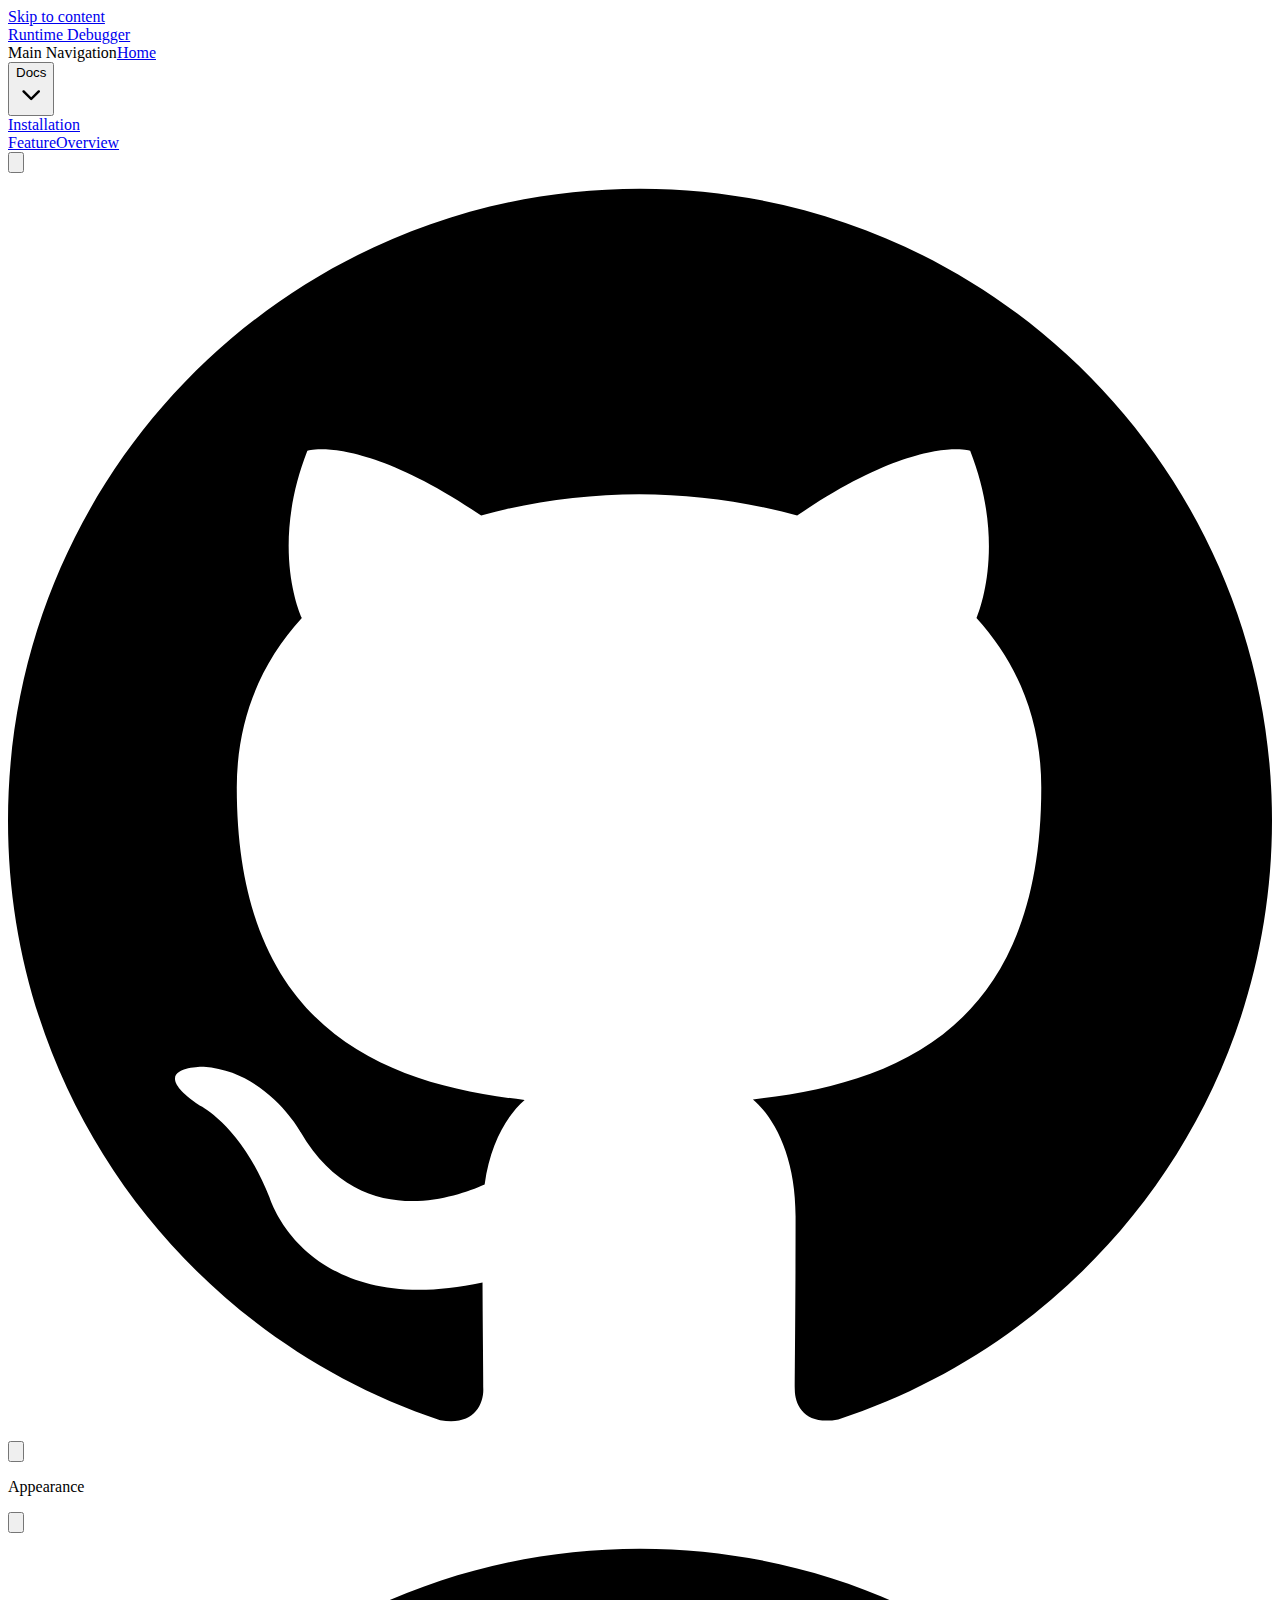
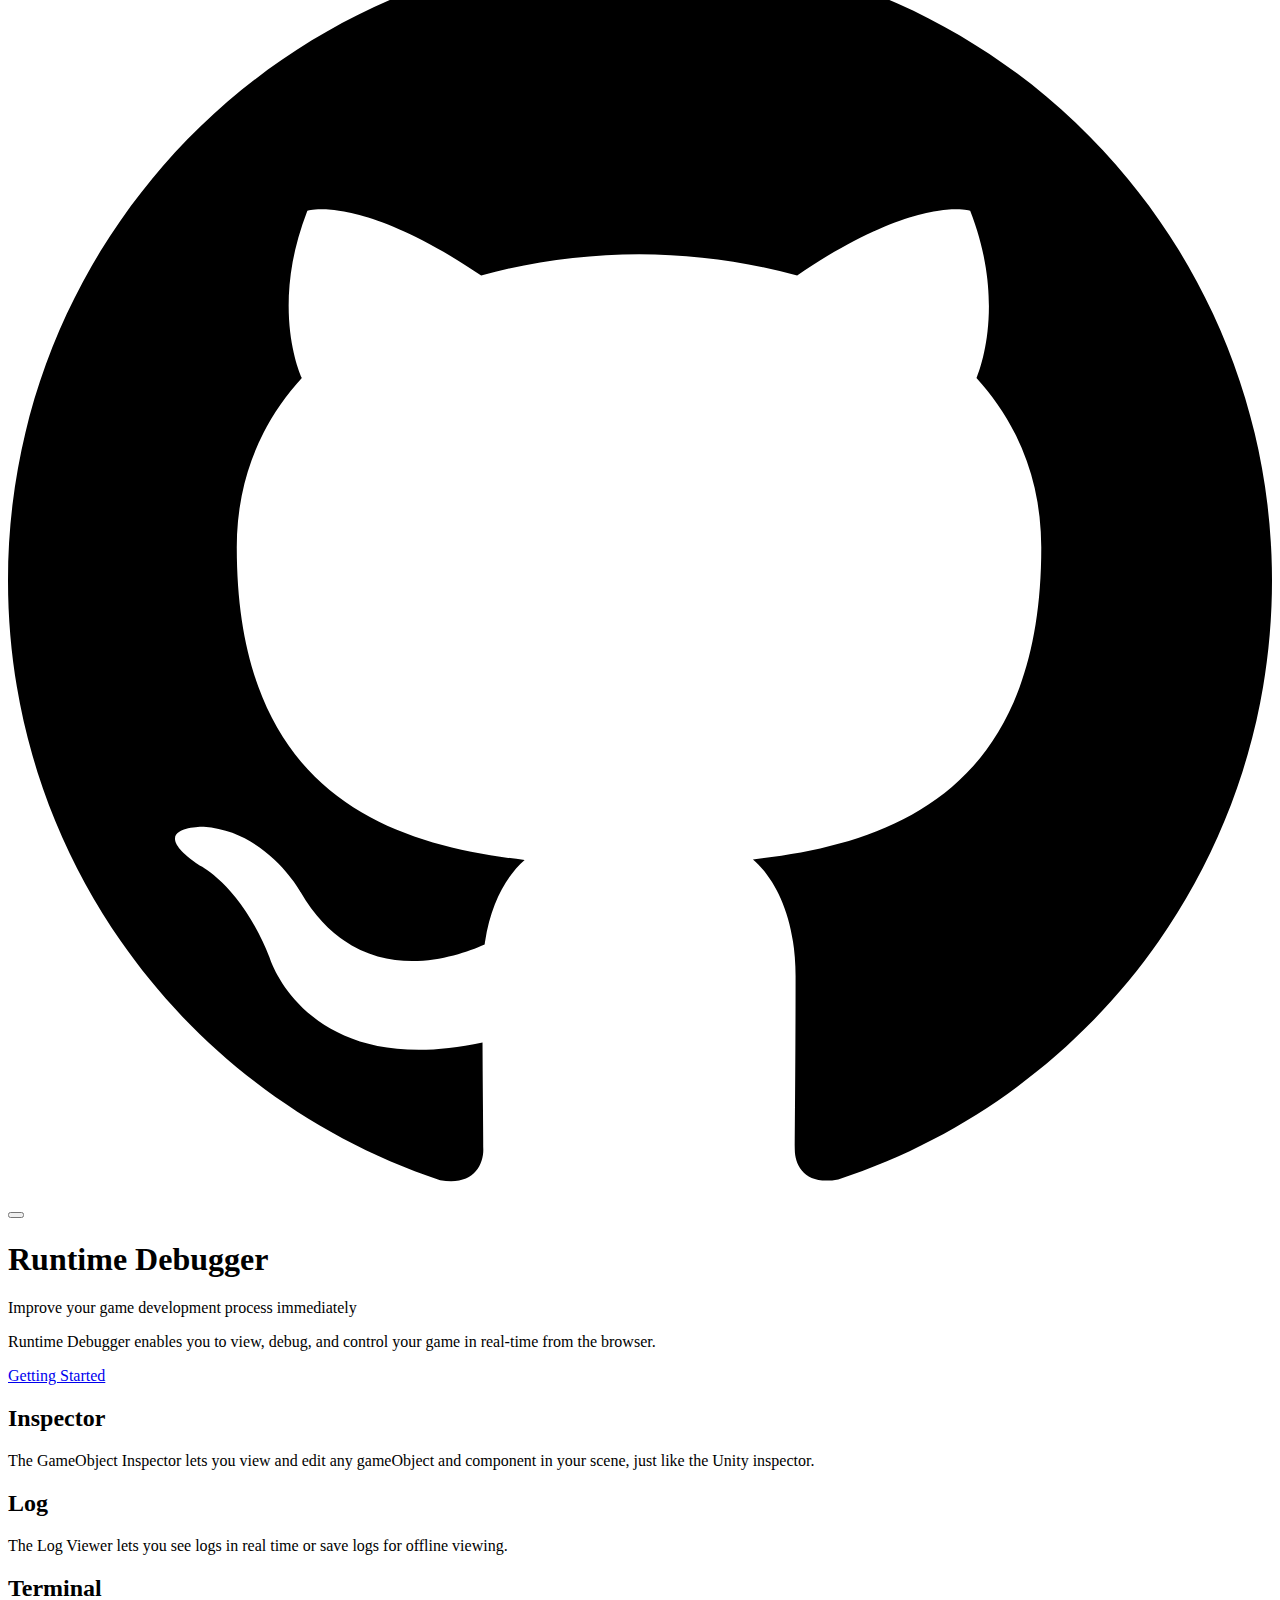
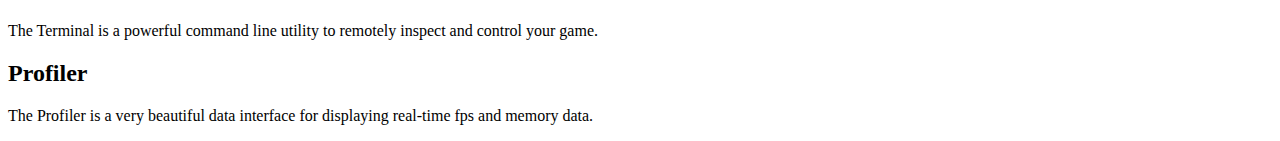
==== index.html @ 4e08eafc "b49a0190893a4ff78939856f847fe9e7bf7de73e (#7) - by github actions" ====
<!DOCTYPE html>
<html lang="en-US" dir="ltr">
  <head>
    <meta charset="utf-8">
    <meta name="viewport" content="width=device-width,initial-scale=1">
    <title>Runtime Debugger</title>
    <meta name="description" content="Runtime Debugger enables you to view, debug, and control your game in real-time from the browser.">
    <meta name="generator" content="VitePress v1.0.0-rc.42">
    <link rel="preload stylesheet" href="/debugger/assets/style.EDMqn788.css" as="style">
    
    <script type="module" src="/debugger/assets/app.C4iYlFTq.js"></script>
    <link rel="preload" href="/debugger/assets/inter-roman-latin.Bu8hRsVA.woff2" as="font" type="font/woff2" crossorigin="">
    <link rel="modulepreload" href="/debugger/assets/chunks/framework.wQk34kd1.js">
    <link rel="modulepreload" href="/debugger/assets/chunks/theme.CgmvYJbp.js">
    <link rel="modulepreload" href="/debugger/assets/index.md.DzvwlwpS.lean.js">
    <script id="check-dark-mode">(()=>{const e=localStorage.getItem("vitepress-theme-appearance")||"auto",a=window.matchMedia("(prefers-color-scheme: dark)").matches;(!e||e==="auto"?a:e==="dark")&&document.documentElement.classList.add("dark")})();</script>
    <script id="check-mac-os">document.documentElement.classList.toggle("mac",/Mac|iPhone|iPod|iPad/i.test(navigator.platform));</script>
  </head>
  <body>
    <div id="app"><div class="Layout" data-v-f76875ae><!--[--><!--]--><!--[--><span tabindex="-1" data-v-076c9da4></span><a href="#VPContent" class="VPSkipLink visually-hidden" data-v-076c9da4> Skip to content </a><!--]--><!----><header class="VPNav" data-v-f76875ae data-v-53ded626><div class="VPNavBar top" data-v-53ded626 data-v-0c13c512><div class="wrapper" data-v-0c13c512><div class="container" data-v-0c13c512><div class="title" data-v-0c13c512><div class="VPNavBarTitle" data-v-0c13c512 data-v-bdace926><a class="title" href="/debugger/" data-v-bdace926><!--[--><!--]--><!--[--><img class="VPImage logo" src="/debugger/rd_logo.png" alt data-v-1496cb03><!--]--><span data-v-bdace926>Runtime Debugger</span><!--[--><!--]--></a></div></div><div class="content" data-v-0c13c512><div class="content-body" data-v-0c13c512><!--[--><!--]--><div class="VPNavBarSearch search" data-v-0c13c512><!----></div><nav aria-labelledby="main-nav-aria-label" class="VPNavBarMenu menu" data-v-0c13c512 data-v-c656c3ac><span id="main-nav-aria-label" class="visually-hidden" data-v-c656c3ac>Main Navigation</span><!--[--><!--[--><a class="VPLink link VPNavBarMenuLink active" href="/debugger/" tabindex="0" data-v-c656c3ac data-v-0b3cba30><!--[--><span data-v-0b3cba30>Home</span><!--]--></a><!--]--><!--[--><div class="VPFlyout VPNavBarMenuGroup" data-v-c656c3ac data-v-a1f9f724><button type="button" class="button" aria-haspopup="true" aria-expanded="false" data-v-a1f9f724><span class="text" data-v-a1f9f724><!----><span data-v-a1f9f724>Docs</span><svg xmlns="http://www.w3.org/2000/svg" aria-hidden="true" focusable="false" viewbox="0 0 24 24" class="text-icon" data-v-a1f9f724><path d="M12,16c-0.3,0-0.5-0.1-0.7-0.3l-6-6c-0.4-0.4-0.4-1,0-1.4s1-0.4,1.4,0l5.3,5.3l5.3-5.3c0.4-0.4,1-0.4,1.4,0s0.4,1,0,1.4l-6,6C12.5,15.9,12.3,16,12,16z"></path></svg></span></button><div class="menu" data-v-a1f9f724><div class="VPMenu" data-v-a1f9f724 data-v-65bf37b0><div class="items" data-v-65bf37b0><!--[--><!--[--><div class="VPMenuLink" data-v-65bf37b0 data-v-f4766ae3><a class="VPLink link" href="/debugger/Installation.html" data-v-f4766ae3><!--[-->Installation<!--]--></a></div><!--]--><!--[--><div class="VPMenuLink" data-v-65bf37b0 data-v-f4766ae3><a class="VPLink link" href="/debugger/FeatureOverview.html" data-v-f4766ae3><!--[-->FeatureOverview<!--]--></a></div><!--]--><!--]--></div><!--[--><!--]--></div></div></div><!--]--><!--]--></nav><!----><div class="VPNavBarAppearance appearance" data-v-0c13c512 data-v-36bc17bf><button class="VPSwitch VPSwitchAppearance" type="button" role="switch" title="Switch to dark theme" aria-checked="false" data-v-36bc17bf data-v-ceefbc95 data-v-46b6d778><span class="check" data-v-46b6d778><span class="icon" data-v-46b6d778><!--[--><svg xmlns="http://www.w3.org/2000/svg" aria-hidden="true" focusable="false" viewbox="0 0 24 24" class="sun" data-v-ceefbc95><path d="M12,18c-3.3,0-6-2.7-6-6s2.7-6,6-6s6,2.7,6,6S15.3,18,12,18zM12,8c-2.2,0-4,1.8-4,4c0,2.2,1.8,4,4,4c2.2,0,4-1.8,4-4C16,9.8,14.2,8,12,8z"></path><path d="M12,4c-0.6,0-1-0.4-1-1V1c0-0.6,0.4-1,1-1s1,0.4,1,1v2C13,3.6,12.6,4,12,4z"></path><path d="M12,24c-0.6,0-1-0.4-1-1v-2c0-0.6,0.4-1,1-1s1,0.4,1,1v2C13,23.6,12.6,24,12,24z"></path><path d="M5.6,6.6c-0.3,0-0.5-0.1-0.7-0.3L3.5,4.9c-0.4-0.4-0.4-1,0-1.4s1-0.4,1.4,0l1.4,1.4c0.4,0.4,0.4,1,0,1.4C6.2,6.5,5.9,6.6,5.6,6.6z"></path><path d="M19.8,20.8c-0.3,0-0.5-0.1-0.7-0.3l-1.4-1.4c-0.4-0.4-0.4-1,0-1.4s1-0.4,1.4,0l1.4,1.4c0.4,0.4,0.4,1,0,1.4C20.3,20.7,20,20.8,19.8,20.8z"></path><path d="M3,13H1c-0.6,0-1-0.4-1-1s0.4-1,1-1h2c0.6,0,1,0.4,1,1S3.6,13,3,13z"></path><path d="M23,13h-2c-0.6,0-1-0.4-1-1s0.4-1,1-1h2c0.6,0,1,0.4,1,1S23.6,13,23,13z"></path><path d="M4.2,20.8c-0.3,0-0.5-0.1-0.7-0.3c-0.4-0.4-0.4-1,0-1.4l1.4-1.4c0.4-0.4,1-0.4,1.4,0s0.4,1,0,1.4l-1.4,1.4C4.7,20.7,4.5,20.8,4.2,20.8z"></path><path d="M18.4,6.6c-0.3,0-0.5-0.1-0.7-0.3c-0.4-0.4-0.4-1,0-1.4l1.4-1.4c0.4-0.4,1-0.4,1.4,0s0.4,1,0,1.4l-1.4,1.4C18.9,6.5,18.6,6.6,18.4,6.6z"></path></svg><svg xmlns="http://www.w3.org/2000/svg" aria-hidden="true" focusable="false" viewbox="0 0 24 24" class="moon" data-v-ceefbc95><path d="M12.1,22c-0.3,0-0.6,0-0.9,0c-5.5-0.5-9.5-5.4-9-10.9c0.4-4.8,4.2-8.6,9-9c0.4,0,0.8,0.2,1,0.5c0.2,0.3,0.2,0.8-0.1,1.1c-2,2.7-1.4,6.4,1.3,8.4c2.1,1.6,5,1.6,7.1,0c0.3-0.2,0.7-0.3,1.1-0.1c0.3,0.2,0.5,0.6,0.5,1c-0.2,2.7-1.5,5.1-3.6,6.8C16.6,21.2,14.4,22,12.1,22zM9.3,4.4c-2.9,1-5,3.6-5.2,6.8c-0.4,4.4,2.8,8.3,7.2,8.7c2.1,0.2,4.2-0.4,5.8-1.8c1.1-0.9,1.9-2.1,2.4-3.4c-2.5,0.9-5.3,0.5-7.5-1.1C9.2,11.4,8.1,7.7,9.3,4.4z"></path></svg><!--]--></span></span></button></div><div class="VPSocialLinks VPNavBarSocialLinks social-links" data-v-0c13c512 data-v-af1fb2ec data-v-d3597f0d><!--[--><a class="VPSocialLink no-icon" href="https://github.com/laiting-xyz/debugger/discussions" aria-label="github" target="_blank" rel="noopener" data-v-d3597f0d data-v-830361a1><svg role="img" viewBox="0 0 24 24" xmlns="http://www.w3.org/2000/svg"><title>GitHub</title><path d="M12 .297c-6.63 0-12 5.373-12 12 0 5.303 3.438 9.8 8.205 11.385.6.113.82-.258.82-.577 0-.285-.01-1.04-.015-2.04-3.338.724-4.042-1.61-4.042-1.61C4.422 18.07 3.633 17.7 3.633 17.7c-1.087-.744.084-.729.084-.729 1.205.084 1.838 1.236 1.838 1.236 1.07 1.835 2.809 1.305 3.495.998.108-.776.417-1.305.76-1.605-2.665-.3-5.466-1.332-5.466-5.93 0-1.31.465-2.38 1.235-3.22-.135-.303-.54-1.523.105-3.176 0 0 1.005-.322 3.3 1.23.96-.267 1.98-.399 3-.405 1.02.006 2.04.138 3 .405 2.28-1.552 3.285-1.23 3.285-1.23.645 1.653.24 2.873.12 3.176.765.84 1.23 1.91 1.23 3.22 0 4.61-2.805 5.625-5.475 5.92.42.36.81 1.096.81 2.22 0 1.606-.015 2.896-.015 3.286 0 .315.21.69.825.57C20.565 22.092 24 17.592 24 12.297c0-6.627-5.373-12-12-12"/></svg></a><!--]--></div><div class="VPFlyout VPNavBarExtra extra" data-v-0c13c512 data-v-7cc6feae data-v-a1f9f724><button type="button" class="button" aria-haspopup="true" aria-expanded="false" aria-label="extra navigation" data-v-a1f9f724><svg xmlns="http://www.w3.org/2000/svg" aria-hidden="true" focusable="false" viewbox="0 0 24 24" class="icon" data-v-a1f9f724><circle cx="12" cy="12" r="2"></circle><circle cx="19" cy="12" r="2"></circle><circle cx="5" cy="12" r="2"></circle></svg></button><div class="menu" data-v-a1f9f724><div class="VPMenu" data-v-a1f9f724 data-v-65bf37b0><!----><!--[--><!--[--><!----><div class="group" data-v-7cc6feae><div class="item appearance" data-v-7cc6feae><p class="label" data-v-7cc6feae>Appearance</p><div class="appearance-action" data-v-7cc6feae><button class="VPSwitch VPSwitchAppearance" type="button" role="switch" title="Switch to dark theme" aria-checked="false" data-v-7cc6feae data-v-ceefbc95 data-v-46b6d778><span class="check" data-v-46b6d778><span class="icon" data-v-46b6d778><!--[--><svg xmlns="http://www.w3.org/2000/svg" aria-hidden="true" focusable="false" viewbox="0 0 24 24" class="sun" data-v-ceefbc95><path d="M12,18c-3.3,0-6-2.7-6-6s2.7-6,6-6s6,2.7,6,6S15.3,18,12,18zM12,8c-2.2,0-4,1.8-4,4c0,2.2,1.8,4,4,4c2.2,0,4-1.8,4-4C16,9.8,14.2,8,12,8z"></path><path d="M12,4c-0.6,0-1-0.4-1-1V1c0-0.6,0.4-1,1-1s1,0.4,1,1v2C13,3.6,12.6,4,12,4z"></path><path d="M12,24c-0.6,0-1-0.4-1-1v-2c0-0.6,0.4-1,1-1s1,0.4,1,1v2C13,23.6,12.6,24,12,24z"></path><path d="M5.6,6.6c-0.3,0-0.5-0.1-0.7-0.3L3.5,4.9c-0.4-0.4-0.4-1,0-1.4s1-0.4,1.4,0l1.4,1.4c0.4,0.4,0.4,1,0,1.4C6.2,6.5,5.9,6.6,5.6,6.6z"></path><path d="M19.8,20.8c-0.3,0-0.5-0.1-0.7-0.3l-1.4-1.4c-0.4-0.4-0.4-1,0-1.4s1-0.4,1.4,0l1.4,1.4c0.4,0.4,0.4,1,0,1.4C20.3,20.7,20,20.8,19.8,20.8z"></path><path d="M3,13H1c-0.6,0-1-0.4-1-1s0.4-1,1-1h2c0.6,0,1,0.4,1,1S3.6,13,3,13z"></path><path d="M23,13h-2c-0.6,0-1-0.4-1-1s0.4-1,1-1h2c0.6,0,1,0.4,1,1S23.6,13,23,13z"></path><path d="M4.2,20.8c-0.3,0-0.5-0.1-0.7-0.3c-0.4-0.4-0.4-1,0-1.4l1.4-1.4c0.4-0.4,1-0.4,1.4,0s0.4,1,0,1.4l-1.4,1.4C4.7,20.7,4.5,20.8,4.2,20.8z"></path><path d="M18.4,6.6c-0.3,0-0.5-0.1-0.7-0.3c-0.4-0.4-0.4-1,0-1.4l1.4-1.4c0.4-0.4,1-0.4,1.4,0s0.4,1,0,1.4l-1.4,1.4C18.9,6.5,18.6,6.6,18.4,6.6z"></path></svg><svg xmlns="http://www.w3.org/2000/svg" aria-hidden="true" focusable="false" viewbox="0 0 24 24" class="moon" data-v-ceefbc95><path d="M12.1,22c-0.3,0-0.6,0-0.9,0c-5.5-0.5-9.5-5.4-9-10.9c0.4-4.8,4.2-8.6,9-9c0.4,0,0.8,0.2,1,0.5c0.2,0.3,0.2,0.8-0.1,1.1c-2,2.7-1.4,6.4,1.3,8.4c2.1,1.6,5,1.6,7.1,0c0.3-0.2,0.7-0.3,1.1-0.1c0.3,0.2,0.5,0.6,0.5,1c-0.2,2.7-1.5,5.1-3.6,6.8C16.6,21.2,14.4,22,12.1,22zM9.3,4.4c-2.9,1-5,3.6-5.2,6.8c-0.4,4.4,2.8,8.3,7.2,8.7c2.1,0.2,4.2-0.4,5.8-1.8c1.1-0.9,1.9-2.1,2.4-3.4c-2.5,0.9-5.3,0.5-7.5-1.1C9.2,11.4,8.1,7.7,9.3,4.4z"></path></svg><!--]--></span></span></button></div></div></div><div class="group" data-v-7cc6feae><div class="item social-links" data-v-7cc6feae><div class="VPSocialLinks social-links-list" data-v-7cc6feae data-v-d3597f0d><!--[--><a class="VPSocialLink no-icon" href="https://github.com/laiting-xyz/debugger/discussions" aria-label="github" target="_blank" rel="noopener" data-v-d3597f0d data-v-830361a1><svg role="img" viewBox="0 0 24 24" xmlns="http://www.w3.org/2000/svg"><title>GitHub</title><path d="M12 .297c-6.63 0-12 5.373-12 12 0 5.303 3.438 9.8 8.205 11.385.6.113.82-.258.82-.577 0-.285-.01-1.04-.015-2.04-3.338.724-4.042-1.61-4.042-1.61C4.422 18.07 3.633 17.7 3.633 17.7c-1.087-.744.084-.729.084-.729 1.205.084 1.838 1.236 1.838 1.236 1.07 1.835 2.809 1.305 3.495.998.108-.776.417-1.305.76-1.605-2.665-.3-5.466-1.332-5.466-5.93 0-1.31.465-2.38 1.235-3.22-.135-.303-.54-1.523.105-3.176 0 0 1.005-.322 3.3 1.23.96-.267 1.98-.399 3-.405 1.02.006 2.04.138 3 .405 2.28-1.552 3.285-1.23 3.285-1.23.645 1.653.24 2.873.12 3.176.765.84 1.23 1.91 1.23 3.22 0 4.61-2.805 5.625-5.475 5.92.42.36.81 1.096.81 2.22 0 1.606-.015 2.896-.015 3.286 0 .315.21.69.825.57C20.565 22.092 24 17.592 24 12.297c0-6.627-5.373-12-12-12"/></svg></a><!--]--></div></div></div><!--]--><!--]--></div></div></div><!--[--><!--]--><button type="button" class="VPNavBarHamburger hamburger" aria-label="mobile navigation" aria-expanded="false" aria-controls="VPNavScreen" data-v-0c13c512 data-v-c2ec009a><span class="container" data-v-c2ec009a><span class="top" data-v-c2ec009a></span><span class="middle" data-v-c2ec009a></span><span class="bottom" data-v-c2ec009a></span></span></button></div></div></div></div><div class="divider" data-v-0c13c512><div class="divider-line" data-v-0c13c512></div></div></div><!----></header><!----><!----><div class="VPContent is-home" id="VPContent" data-v-f76875ae data-v-bec94311><div class="VPHome" data-v-bec94311 data-v-a3390ded><!--[--><!--]--><div class="VPHero VPHomeHero" data-v-a3390ded data-v-261d8488><div class="container" data-v-261d8488><div class="main" data-v-261d8488><!--[--><!--]--><!--[--><h1 class="name" data-v-261d8488><span class="clip" data-v-261d8488>Runtime Debugger</span></h1><p class="text" data-v-261d8488>Improve your game development process immediately</p><p class="tagline" data-v-261d8488>Runtime Debugger enables you to view, debug, and control your game in real-time from the browser.</p><!--]--><!--[--><!--]--><div class="actions" data-v-261d8488><!--[--><div class="action" data-v-261d8488><a class="VPButton medium brand" href="/debugger/Installation.html" data-v-261d8488 data-v-d78902cb>Getting Started</a></div><!--]--></div><!--[--><!--]--></div><!----></div></div><!--[--><!--]--><!--[--><!--]--><div class="VPFeatures VPHomeFeatures" data-v-a3390ded data-v-ee5d2e6d><div class="container" data-v-ee5d2e6d><div class="items" data-v-ee5d2e6d><!--[--><div class="grid-4 item" data-v-ee5d2e6d><div class="VPLink no-icon VPFeature" data-v-ee5d2e6d data-v-0fb825d6><!--[--><article class="box" data-v-0fb825d6><!----><h2 class="title" data-v-0fb825d6>Inspector</h2><p class="details" data-v-0fb825d6>The GameObject Inspector lets you view and edit any gameObject and component in your scene, just like the Unity inspector.</p><!----></article><!--]--></div></div><div class="grid-4 item" data-v-ee5d2e6d><div class="VPLink no-icon VPFeature" data-v-ee5d2e6d data-v-0fb825d6><!--[--><article class="box" data-v-0fb825d6><!----><h2 class="title" data-v-0fb825d6>Log</h2><p class="details" data-v-0fb825d6>The Log Viewer lets you see logs in real time or save logs for offline viewing.</p><!----></article><!--]--></div></div><div class="grid-4 item" data-v-ee5d2e6d><div class="VPLink no-icon VPFeature" data-v-ee5d2e6d data-v-0fb825d6><!--[--><article class="box" data-v-0fb825d6><!----><h2 class="title" data-v-0fb825d6>Terminal</h2><p class="details" data-v-0fb825d6>The Terminal is a powerful command line utility to remotely inspect and control your game.</p><!----></article><!--]--></div></div><div class="grid-4 item" data-v-ee5d2e6d><div class="VPLink no-icon VPFeature" data-v-ee5d2e6d data-v-0fb825d6><!--[--><article class="box" data-v-0fb825d6><!----><h2 class="title" data-v-0fb825d6>Profiler</h2><p class="details" data-v-0fb825d6>The Profiler is a very beautiful data interface for displaying real-time fps and memory data.</p><!----></article><!--]--></div></div><!--]--></div></div></div><!--[--><!--]--><div style="position:relative;" data-v-a3390ded><div></div></div></div></div><!----><!--[--><!--]--></div></div>
    <script>window.__VP_HASH_MAP__=JSON.parse("{\"api-examples.md\":\"Dqk8aUC2\",\"featureoverview.md\":\"DG5-Exvi\",\"installation.md\":\"3sE2iJlF\",\"getting-started.md\":\"DpZWo6YO\",\"index.md\":\"DzvwlwpS\",\"markdown-examples.md\":\"C8z5cJZy\"}");window.__VP_SITE_DATA__=JSON.parse("{\"lang\":\"en-US\",\"dir\":\"ltr\",\"title\":\"Runtime Debugger\",\"description\":\"Runtime Debugger enables you to view, debug, and control your game in real-time from the browser.\",\"base\":\"/debugger/\",\"head\":[],\"router\":{\"prefetchLinks\":true},\"appearance\":true,\"themeConfig\":{\"logo\":\"/rd_logo.png\",\"nav\":[{\"text\":\"Home\",\"link\":\"/\"},{\"text\":\"Docs\",\"items\":[{\"text\":\"Installation\",\"link\":\"/Installation\"},{\"text\":\"FeatureOverview\",\"link\":\"/FeatureOverview\"}]}],\"sidebar\":[{\"text\":\"Getting Started\",\"items\":[{\"text\":\"Installation\",\"link\":\"/Installation\"},{\"text\":\"FeatureOverview\",\"link\":\"/FeatureOverview\"}]}],\"socialLinks\":[{\"icon\":\"github\",\"link\":\"https://github.com/laiting-xyz/debugger/discussions\"}]},\"locales\":{},\"scrollOffset\":134,\"cleanUrls\":false}");</script>
    
  </body>
</html>
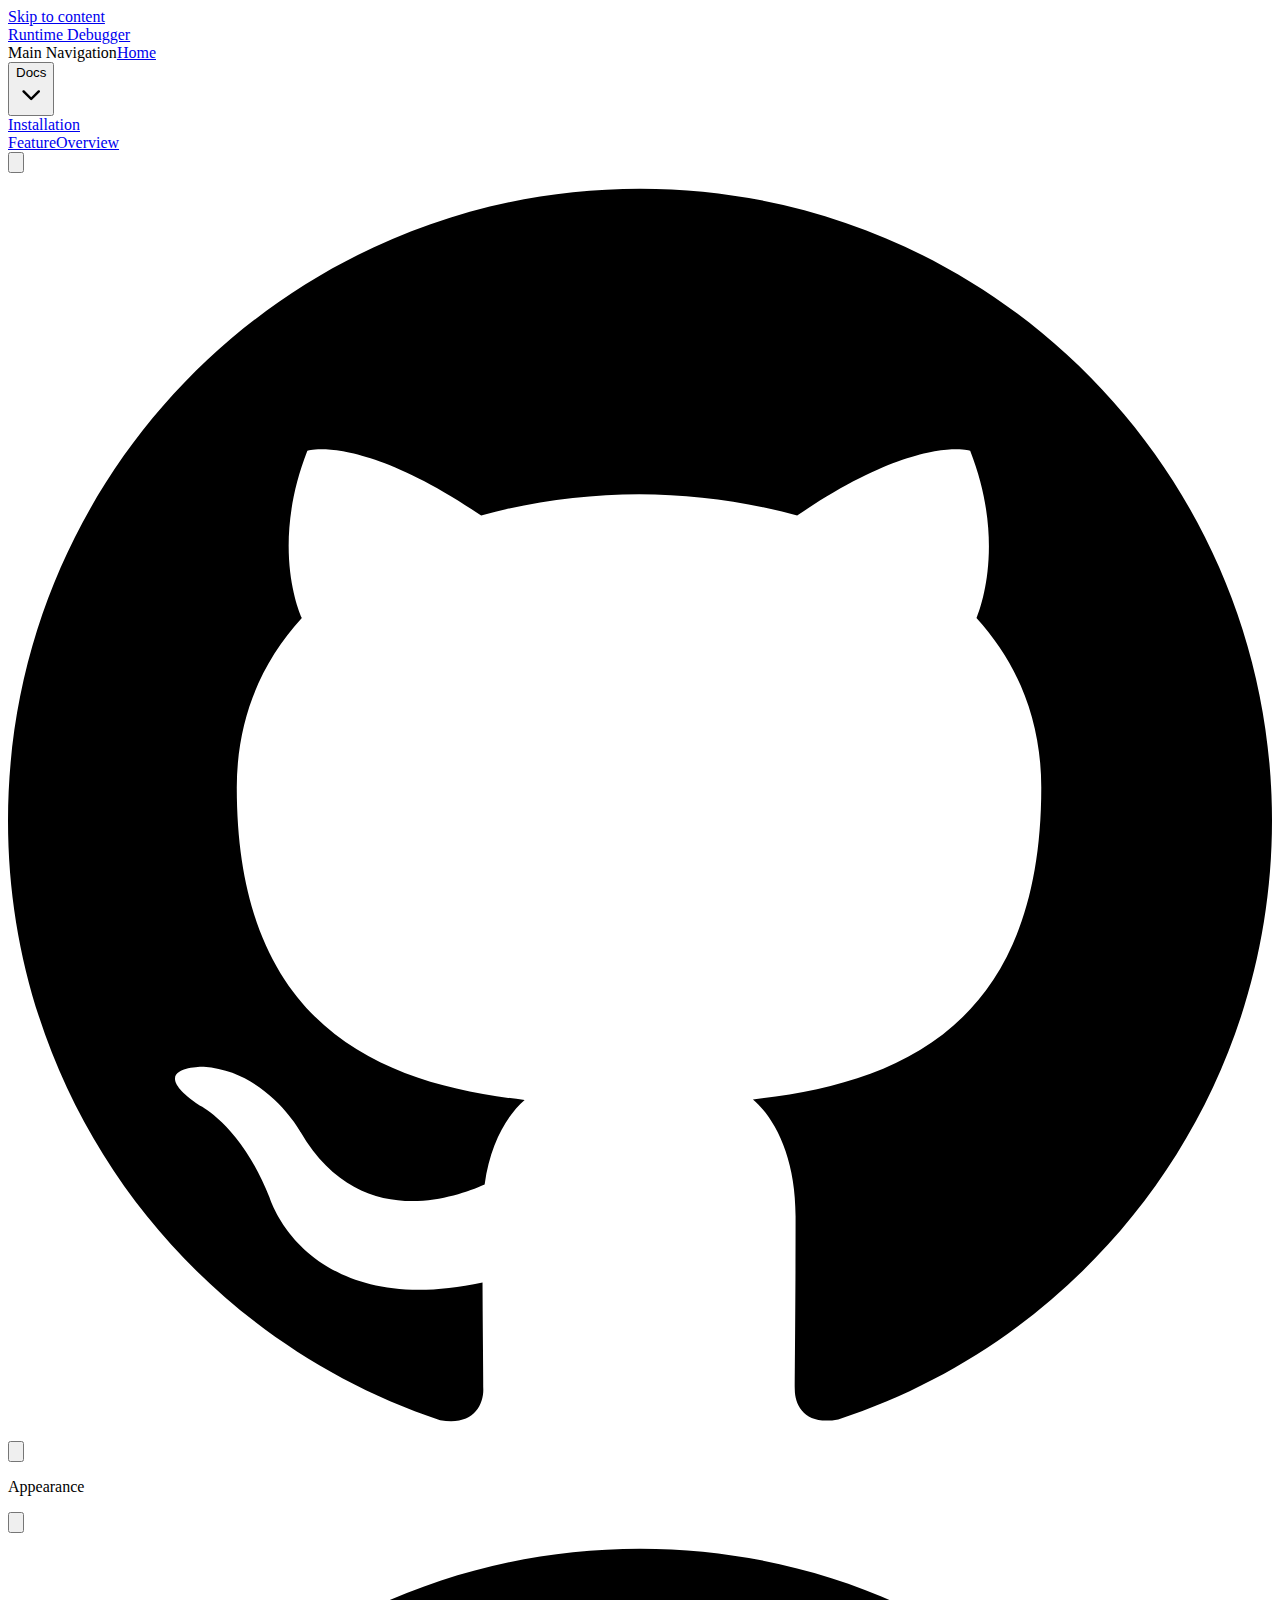
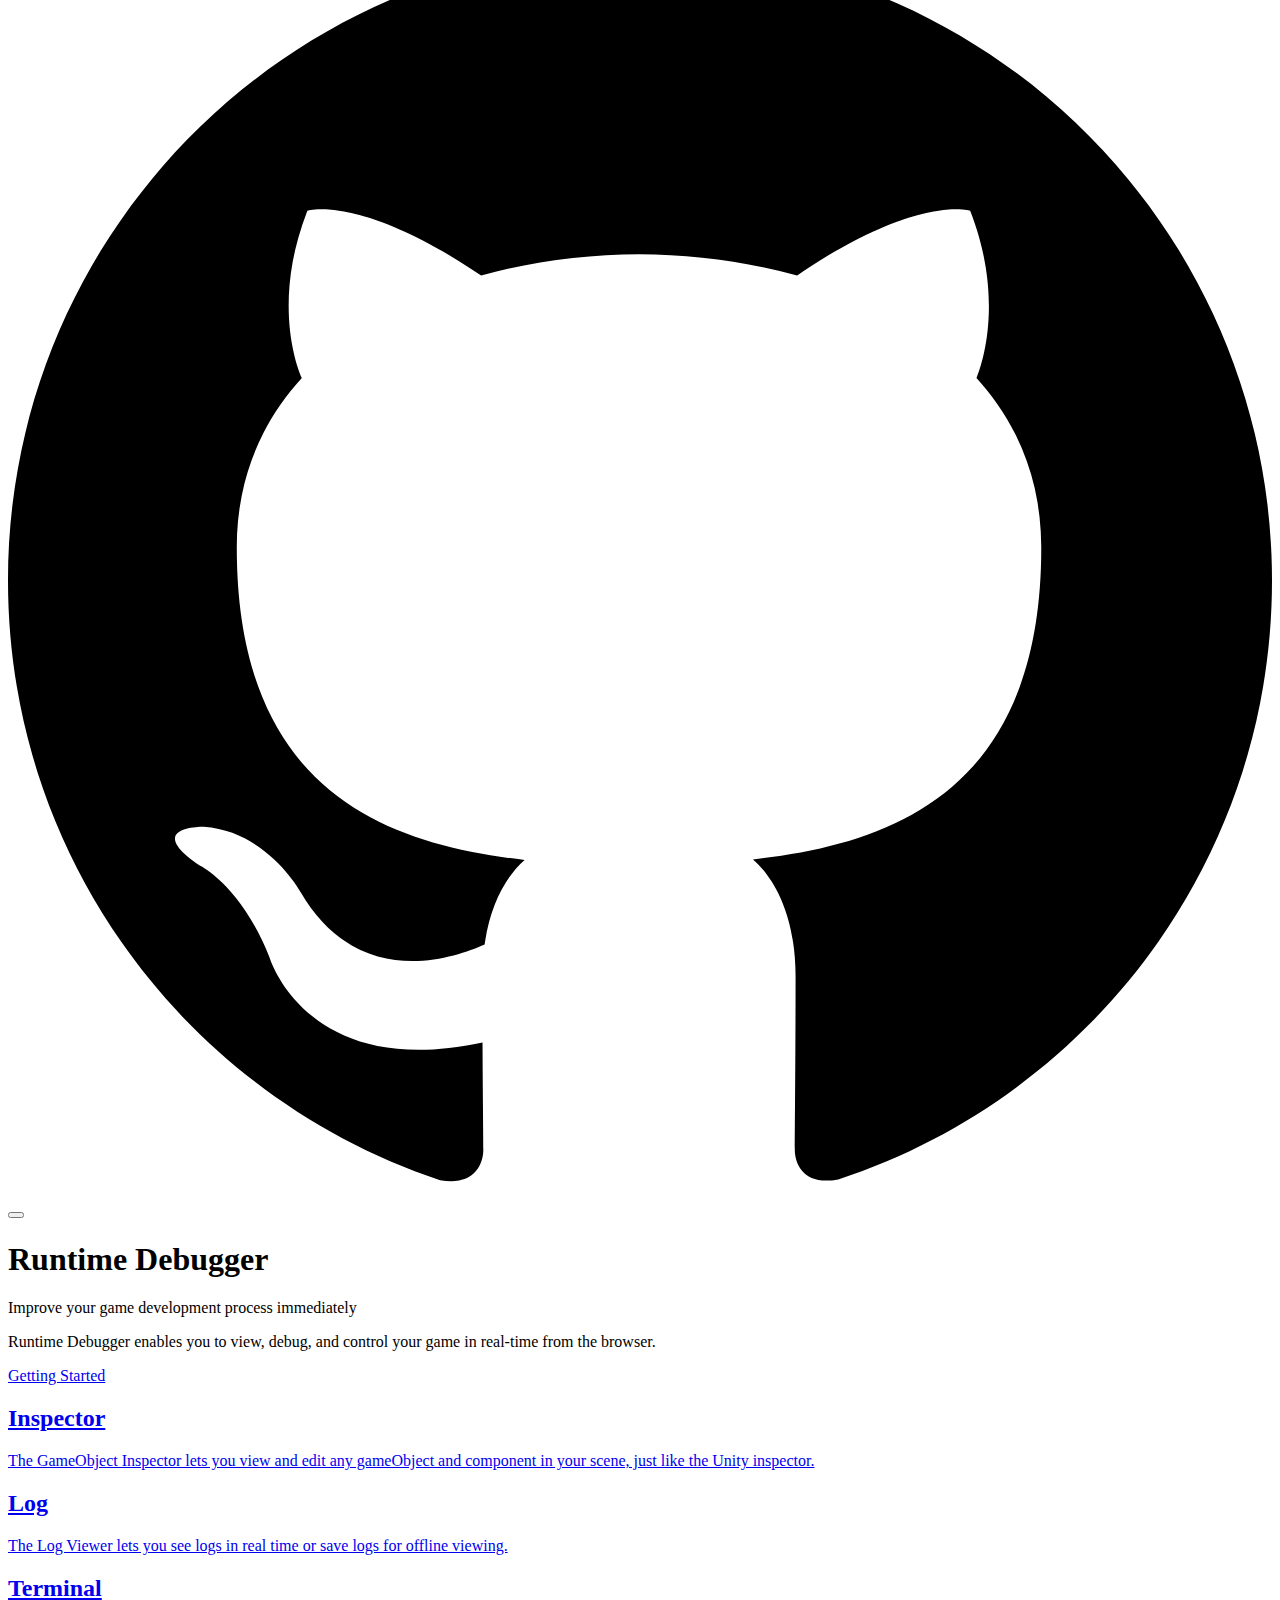
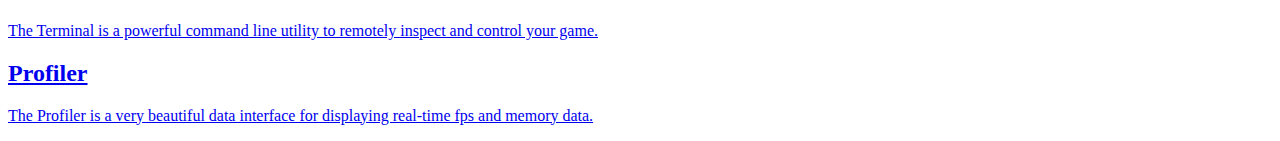
==== commit 4b399073: "d21012b2db2081956818ffe9c714258441f8dd93 (#7) - by github actions" ====
--- a/index.html
+++ b/index.html
@@ -12,13 +12,13 @@
     <link rel="preload" href="/debugger/assets/inter-roman-latin.Bu8hRsVA.woff2" as="font" type="font/woff2" crossorigin="">
     <link rel="modulepreload" href="/debugger/assets/chunks/framework.wQk34kd1.js">
     <link rel="modulepreload" href="/debugger/assets/chunks/theme.CgmvYJbp.js">
-    <link rel="modulepreload" href="/debugger/assets/index.md.DzvwlwpS.lean.js">
+    <link rel="modulepreload" href="/debugger/assets/index.md.ClifaFdm.lean.js">
     <script id="check-dark-mode">(()=>{const e=localStorage.getItem("vitepress-theme-appearance")||"auto",a=window.matchMedia("(prefers-color-scheme: dark)").matches;(!e||e==="auto"?a:e==="dark")&&document.documentElement.classList.add("dark")})();</script>
     <script id="check-mac-os">document.documentElement.classList.toggle("mac",/Mac|iPhone|iPod|iPad/i.test(navigator.platform));</script>
   </head>
   <body>
-    <div id="app"><div class="Layout" data-v-f76875ae><!--[--><!--]--><!--[--><span tabindex="-1" data-v-076c9da4></span><a href="#VPContent" class="VPSkipLink visually-hidden" data-v-076c9da4> Skip to content </a><!--]--><!----><header class="VPNav" data-v-f76875ae data-v-53ded626><div class="VPNavBar top" data-v-53ded626 data-v-0c13c512><div class="wrapper" data-v-0c13c512><div class="container" data-v-0c13c512><div class="title" data-v-0c13c512><div class="VPNavBarTitle" data-v-0c13c512 data-v-bdace926><a class="title" href="/debugger/" data-v-bdace926><!--[--><!--]--><!--[--><img class="VPImage logo" src="/debugger/rd_logo.png" alt data-v-1496cb03><!--]--><span data-v-bdace926>Runtime Debugger</span><!--[--><!--]--></a></div></div><div class="content" data-v-0c13c512><div class="content-body" data-v-0c13c512><!--[--><!--]--><div class="VPNavBarSearch search" data-v-0c13c512><!----></div><nav aria-labelledby="main-nav-aria-label" class="VPNavBarMenu menu" data-v-0c13c512 data-v-c656c3ac><span id="main-nav-aria-label" class="visually-hidden" data-v-c656c3ac>Main Navigation</span><!--[--><!--[--><a class="VPLink link VPNavBarMenuLink active" href="/debugger/" tabindex="0" data-v-c656c3ac data-v-0b3cba30><!--[--><span data-v-0b3cba30>Home</span><!--]--></a><!--]--><!--[--><div class="VPFlyout VPNavBarMenuGroup" data-v-c656c3ac data-v-a1f9f724><button type="button" class="button" aria-haspopup="true" aria-expanded="false" data-v-a1f9f724><span class="text" data-v-a1f9f724><!----><span data-v-a1f9f724>Docs</span><svg xmlns="http://www.w3.org/2000/svg" aria-hidden="true" focusable="false" viewbox="0 0 24 24" class="text-icon" data-v-a1f9f724><path d="M12,16c-0.3,0-0.5-0.1-0.7-0.3l-6-6c-0.4-0.4-0.4-1,0-1.4s1-0.4,1.4,0l5.3,5.3l5.3-5.3c0.4-0.4,1-0.4,1.4,0s0.4,1,0,1.4l-6,6C12.5,15.9,12.3,16,12,16z"></path></svg></span></button><div class="menu" data-v-a1f9f724><div class="VPMenu" data-v-a1f9f724 data-v-65bf37b0><div class="items" data-v-65bf37b0><!--[--><!--[--><div class="VPMenuLink" data-v-65bf37b0 data-v-f4766ae3><a class="VPLink link" href="/debugger/Installation.html" data-v-f4766ae3><!--[-->Installation<!--]--></a></div><!--]--><!--[--><div class="VPMenuLink" data-v-65bf37b0 data-v-f4766ae3><a class="VPLink link" href="/debugger/FeatureOverview.html" data-v-f4766ae3><!--[-->FeatureOverview<!--]--></a></div><!--]--><!--]--></div><!--[--><!--]--></div></div></div><!--]--><!--]--></nav><!----><div class="VPNavBarAppearance appearance" data-v-0c13c512 data-v-36bc17bf><button class="VPSwitch VPSwitchAppearance" type="button" role="switch" title="Switch to dark theme" aria-checked="false" data-v-36bc17bf data-v-ceefbc95 data-v-46b6d778><span class="check" data-v-46b6d778><span class="icon" data-v-46b6d778><!--[--><svg xmlns="http://www.w3.org/2000/svg" aria-hidden="true" focusable="false" viewbox="0 0 24 24" class="sun" data-v-ceefbc95><path d="M12,18c-3.3,0-6-2.7-6-6s2.7-6,6-6s6,2.7,6,6S15.3,18,12,18zM12,8c-2.2,0-4,1.8-4,4c0,2.2,1.8,4,4,4c2.2,0,4-1.8,4-4C16,9.8,14.2,8,12,8z"></path><path d="M12,4c-0.6,0-1-0.4-1-1V1c0-0.6,0.4-1,1-1s1,0.4,1,1v2C13,3.6,12.6,4,12,4z"></path><path d="M12,24c-0.6,0-1-0.4-1-1v-2c0-0.6,0.4-1,1-1s1,0.4,1,1v2C13,23.6,12.6,24,12,24z"></path><path d="M5.6,6.6c-0.3,0-0.5-0.1-0.7-0.3L3.5,4.9c-0.4-0.4-0.4-1,0-1.4s1-0.4,1.4,0l1.4,1.4c0.4,0.4,0.4,1,0,1.4C6.2,6.5,5.9,6.6,5.6,6.6z"></path><path d="M19.8,20.8c-0.3,0-0.5-0.1-0.7-0.3l-1.4-1.4c-0.4-0.4-0.4-1,0-1.4s1-0.4,1.4,0l1.4,1.4c0.4,0.4,0.4,1,0,1.4C20.3,20.7,20,20.8,19.8,20.8z"></path><path d="M3,13H1c-0.6,0-1-0.4-1-1s0.4-1,1-1h2c0.6,0,1,0.4,1,1S3.6,13,3,13z"></path><path d="M23,13h-2c-0.6,0-1-0.4-1-1s0.4-1,1-1h2c0.6,0,1,0.4,1,1S23.6,13,23,13z"></path><path d="M4.2,20.8c-0.3,0-0.5-0.1-0.7-0.3c-0.4-0.4-0.4-1,0-1.4l1.4-1.4c0.4-0.4,1-0.4,1.4,0s0.4,1,0,1.4l-1.4,1.4C4.7,20.7,4.5,20.8,4.2,20.8z"></path><path d="M18.4,6.6c-0.3,0-0.5-0.1-0.7-0.3c-0.4-0.4-0.4-1,0-1.4l1.4-1.4c0.4-0.4,1-0.4,1.4,0s0.4,1,0,1.4l-1.4,1.4C18.9,6.5,18.6,6.6,18.4,6.6z"></path></svg><svg xmlns="http://www.w3.org/2000/svg" aria-hidden="true" focusable="false" viewbox="0 0 24 24" class="moon" data-v-ceefbc95><path d="M12.1,22c-0.3,0-0.6,0-0.9,0c-5.5-0.5-9.5-5.4-9-10.9c0.4-4.8,4.2-8.6,9-9c0.4,0,0.8,0.2,1,0.5c0.2,0.3,0.2,0.8-0.1,1.1c-2,2.7-1.4,6.4,1.3,8.4c2.1,1.6,5,1.6,7.1,0c0.3-0.2,0.7-0.3,1.1-0.1c0.3,0.2,0.5,0.6,0.5,1c-0.2,2.7-1.5,5.1-3.6,6.8C16.6,21.2,14.4,22,12.1,22zM9.3,4.4c-2.9,1-5,3.6-5.2,6.8c-0.4,4.4,2.8,8.3,7.2,8.7c2.1,0.2,4.2-0.4,5.8-1.8c1.1-0.9,1.9-2.1,2.4-3.4c-2.5,0.9-5.3,0.5-7.5-1.1C9.2,11.4,8.1,7.7,9.3,4.4z"></path></svg><!--]--></span></span></button></div><div class="VPSocialLinks VPNavBarSocialLinks social-links" data-v-0c13c512 data-v-af1fb2ec data-v-d3597f0d><!--[--><a class="VPSocialLink no-icon" href="https://github.com/laiting-xyz/debugger/discussions" aria-label="github" target="_blank" rel="noopener" data-v-d3597f0d data-v-830361a1><svg role="img" viewBox="0 0 24 24" xmlns="http://www.w3.org/2000/svg"><title>GitHub</title><path d="M12 .297c-6.63 0-12 5.373-12 12 0 5.303 3.438 9.8 8.205 11.385.6.113.82-.258.82-.577 0-.285-.01-1.04-.015-2.04-3.338.724-4.042-1.61-4.042-1.61C4.422 18.07 3.633 17.7 3.633 17.7c-1.087-.744.084-.729.084-.729 1.205.084 1.838 1.236 1.838 1.236 1.07 1.835 2.809 1.305 3.495.998.108-.776.417-1.305.76-1.605-2.665-.3-5.466-1.332-5.466-5.93 0-1.31.465-2.38 1.235-3.22-.135-.303-.54-1.523.105-3.176 0 0 1.005-.322 3.3 1.23.96-.267 1.98-.399 3-.405 1.02.006 2.04.138 3 .405 2.28-1.552 3.285-1.23 3.285-1.23.645 1.653.24 2.873.12 3.176.765.84 1.23 1.91 1.23 3.22 0 4.61-2.805 5.625-5.475 5.92.42.36.81 1.096.81 2.22 0 1.606-.015 2.896-.015 3.286 0 .315.21.69.825.57C20.565 22.092 24 17.592 24 12.297c0-6.627-5.373-12-12-12"/></svg></a><!--]--></div><div class="VPFlyout VPNavBarExtra extra" data-v-0c13c512 data-v-7cc6feae data-v-a1f9f724><button type="button" class="button" aria-haspopup="true" aria-expanded="false" aria-label="extra navigation" data-v-a1f9f724><svg xmlns="http://www.w3.org/2000/svg" aria-hidden="true" focusable="false" viewbox="0 0 24 24" class="icon" data-v-a1f9f724><circle cx="12" cy="12" r="2"></circle><circle cx="19" cy="12" r="2"></circle><circle cx="5" cy="12" r="2"></circle></svg></button><div class="menu" data-v-a1f9f724><div class="VPMenu" data-v-a1f9f724 data-v-65bf37b0><!----><!--[--><!--[--><!----><div class="group" data-v-7cc6feae><div class="item appearance" data-v-7cc6feae><p class="label" data-v-7cc6feae>Appearance</p><div class="appearance-action" data-v-7cc6feae><button class="VPSwitch VPSwitchAppearance" type="button" role="switch" title="Switch to dark theme" aria-checked="false" data-v-7cc6feae data-v-ceefbc95 data-v-46b6d778><span class="check" data-v-46b6d778><span class="icon" data-v-46b6d778><!--[--><svg xmlns="http://www.w3.org/2000/svg" aria-hidden="true" focusable="false" viewbox="0 0 24 24" class="sun" data-v-ceefbc95><path d="M12,18c-3.3,0-6-2.7-6-6s2.7-6,6-6s6,2.7,6,6S15.3,18,12,18zM12,8c-2.2,0-4,1.8-4,4c0,2.2,1.8,4,4,4c2.2,0,4-1.8,4-4C16,9.8,14.2,8,12,8z"></path><path d="M12,4c-0.6,0-1-0.4-1-1V1c0-0.6,0.4-1,1-1s1,0.4,1,1v2C13,3.6,12.6,4,12,4z"></path><path d="M12,24c-0.6,0-1-0.4-1-1v-2c0-0.6,0.4-1,1-1s1,0.4,1,1v2C13,23.6,12.6,24,12,24z"></path><path d="M5.6,6.6c-0.3,0-0.5-0.1-0.7-0.3L3.5,4.9c-0.4-0.4-0.4-1,0-1.4s1-0.4,1.4,0l1.4,1.4c0.4,0.4,0.4,1,0,1.4C6.2,6.5,5.9,6.6,5.6,6.6z"></path><path d="M19.8,20.8c-0.3,0-0.5-0.1-0.7-0.3l-1.4-1.4c-0.4-0.4-0.4-1,0-1.4s1-0.4,1.4,0l1.4,1.4c0.4,0.4,0.4,1,0,1.4C20.3,20.7,20,20.8,19.8,20.8z"></path><path d="M3,13H1c-0.6,0-1-0.4-1-1s0.4-1,1-1h2c0.6,0,1,0.4,1,1S3.6,13,3,13z"></path><path d="M23,13h-2c-0.6,0-1-0.4-1-1s0.4-1,1-1h2c0.6,0,1,0.4,1,1S23.6,13,23,13z"></path><path d="M4.2,20.8c-0.3,0-0.5-0.1-0.7-0.3c-0.4-0.4-0.4-1,0-1.4l1.4-1.4c0.4-0.4,1-0.4,1.4,0s0.4,1,0,1.4l-1.4,1.4C4.7,20.7,4.5,20.8,4.2,20.8z"></path><path d="M18.4,6.6c-0.3,0-0.5-0.1-0.7-0.3c-0.4-0.4-0.4-1,0-1.4l1.4-1.4c0.4-0.4,1-0.4,1.4,0s0.4,1,0,1.4l-1.4,1.4C18.9,6.5,18.6,6.6,18.4,6.6z"></path></svg><svg xmlns="http://www.w3.org/2000/svg" aria-hidden="true" focusable="false" viewbox="0 0 24 24" class="moon" data-v-ceefbc95><path d="M12.1,22c-0.3,0-0.6,0-0.9,0c-5.5-0.5-9.5-5.4-9-10.9c0.4-4.8,4.2-8.6,9-9c0.4,0,0.8,0.2,1,0.5c0.2,0.3,0.2,0.8-0.1,1.1c-2,2.7-1.4,6.4,1.3,8.4c2.1,1.6,5,1.6,7.1,0c0.3-0.2,0.7-0.3,1.1-0.1c0.3,0.2,0.5,0.6,0.5,1c-0.2,2.7-1.5,5.1-3.6,6.8C16.6,21.2,14.4,22,12.1,22zM9.3,4.4c-2.9,1-5,3.6-5.2,6.8c-0.4,4.4,2.8,8.3,7.2,8.7c2.1,0.2,4.2-0.4,5.8-1.8c1.1-0.9,1.9-2.1,2.4-3.4c-2.5,0.9-5.3,0.5-7.5-1.1C9.2,11.4,8.1,7.7,9.3,4.4z"></path></svg><!--]--></span></span></button></div></div></div><div class="group" data-v-7cc6feae><div class="item social-links" data-v-7cc6feae><div class="VPSocialLinks social-links-list" data-v-7cc6feae data-v-d3597f0d><!--[--><a class="VPSocialLink no-icon" href="https://github.com/laiting-xyz/debugger/discussions" aria-label="github" target="_blank" rel="noopener" data-v-d3597f0d data-v-830361a1><svg role="img" viewBox="0 0 24 24" xmlns="http://www.w3.org/2000/svg"><title>GitHub</title><path d="M12 .297c-6.63 0-12 5.373-12 12 0 5.303 3.438 9.8 8.205 11.385.6.113.82-.258.82-.577 0-.285-.01-1.04-.015-2.04-3.338.724-4.042-1.61-4.042-1.61C4.422 18.07 3.633 17.7 3.633 17.7c-1.087-.744.084-.729.084-.729 1.205.084 1.838 1.236 1.838 1.236 1.07 1.835 2.809 1.305 3.495.998.108-.776.417-1.305.76-1.605-2.665-.3-5.466-1.332-5.466-5.93 0-1.31.465-2.38 1.235-3.22-.135-.303-.54-1.523.105-3.176 0 0 1.005-.322 3.3 1.23.96-.267 1.98-.399 3-.405 1.02.006 2.04.138 3 .405 2.28-1.552 3.285-1.23 3.285-1.23.645 1.653.24 2.873.12 3.176.765.84 1.23 1.91 1.23 3.22 0 4.61-2.805 5.625-5.475 5.92.42.36.81 1.096.81 2.22 0 1.606-.015 2.896-.015 3.286 0 .315.21.69.825.57C20.565 22.092 24 17.592 24 12.297c0-6.627-5.373-12-12-12"/></svg></a><!--]--></div></div></div><!--]--><!--]--></div></div></div><!--[--><!--]--><button type="button" class="VPNavBarHamburger hamburger" aria-label="mobile navigation" aria-expanded="false" aria-controls="VPNavScreen" data-v-0c13c512 data-v-c2ec009a><span class="container" data-v-c2ec009a><span class="top" data-v-c2ec009a></span><span class="middle" data-v-c2ec009a></span><span class="bottom" data-v-c2ec009a></span></span></button></div></div></div></div><div class="divider" data-v-0c13c512><div class="divider-line" data-v-0c13c512></div></div></div><!----></header><!----><!----><div class="VPContent is-home" id="VPContent" data-v-f76875ae data-v-bec94311><div class="VPHome" data-v-bec94311 data-v-a3390ded><!--[--><!--]--><div class="VPHero VPHomeHero" data-v-a3390ded data-v-261d8488><div class="container" data-v-261d8488><div class="main" data-v-261d8488><!--[--><!--]--><!--[--><h1 class="name" data-v-261d8488><span class="clip" data-v-261d8488>Runtime Debugger</span></h1><p class="text" data-v-261d8488>Improve your game development process immediately</p><p class="tagline" data-v-261d8488>Runtime Debugger enables you to view, debug, and control your game in real-time from the browser.</p><!--]--><!--[--><!--]--><div class="actions" data-v-261d8488><!--[--><div class="action" data-v-261d8488><a class="VPButton medium brand" href="/debugger/Installation.html" data-v-261d8488 data-v-d78902cb>Getting Started</a></div><!--]--></div><!--[--><!--]--></div><!----></div></div><!--[--><!--]--><!--[--><!--]--><div class="VPFeatures VPHomeFeatures" data-v-a3390ded data-v-ee5d2e6d><div class="container" data-v-ee5d2e6d><div class="items" data-v-ee5d2e6d><!--[--><div class="grid-4 item" data-v-ee5d2e6d><div class="VPLink no-icon VPFeature" data-v-ee5d2e6d data-v-0fb825d6><!--[--><article class="box" data-v-0fb825d6><!----><h2 class="title" data-v-0fb825d6>Inspector</h2><p class="details" data-v-0fb825d6>The GameObject Inspector lets you view and edit any gameObject and component in your scene, just like the Unity inspector.</p><!----></article><!--]--></div></div><div class="grid-4 item" data-v-ee5d2e6d><div class="VPLink no-icon VPFeature" data-v-ee5d2e6d data-v-0fb825d6><!--[--><article class="box" data-v-0fb825d6><!----><h2 class="title" data-v-0fb825d6>Log</h2><p class="details" data-v-0fb825d6>The Log Viewer lets you see logs in real time or save logs for offline viewing.</p><!----></article><!--]--></div></div><div class="grid-4 item" data-v-ee5d2e6d><div class="VPLink no-icon VPFeature" data-v-ee5d2e6d data-v-0fb825d6><!--[--><article class="box" data-v-0fb825d6><!----><h2 class="title" data-v-0fb825d6>Terminal</h2><p class="details" data-v-0fb825d6>The Terminal is a powerful command line utility to remotely inspect and control your game.</p><!----></article><!--]--></div></div><div class="grid-4 item" data-v-ee5d2e6d><div class="VPLink no-icon VPFeature" data-v-ee5d2e6d data-v-0fb825d6><!--[--><article class="box" data-v-0fb825d6><!----><h2 class="title" data-v-0fb825d6>Profiler</h2><p class="details" data-v-0fb825d6>The Profiler is a very beautiful data interface for displaying real-time fps and memory data.</p><!----></article><!--]--></div></div><!--]--></div></div></div><!--[--><!--]--><div style="position:relative;" data-v-a3390ded><div></div></div></div></div><!----><!--[--><!--]--></div></div>
-    <script>window.__VP_HASH_MAP__=JSON.parse("{\"api-examples.md\":\"Dqk8aUC2\",\"featureoverview.md\":\"DG5-Exvi\",\"installation.md\":\"3sE2iJlF\",\"getting-started.md\":\"DpZWo6YO\",\"index.md\":\"DzvwlwpS\",\"markdown-examples.md\":\"C8z5cJZy\"}");window.__VP_SITE_DATA__=JSON.parse("{\"lang\":\"en-US\",\"dir\":\"ltr\",\"title\":\"Runtime Debugger\",\"description\":\"Runtime Debugger enables you to view, debug, and control your game in real-time from the browser.\",\"base\":\"/debugger/\",\"head\":[],\"router\":{\"prefetchLinks\":true},\"appearance\":true,\"themeConfig\":{\"logo\":\"/rd_logo.png\",\"nav\":[{\"text\":\"Home\",\"link\":\"/\"},{\"text\":\"Docs\",\"items\":[{\"text\":\"Installation\",\"link\":\"/Installation\"},{\"text\":\"FeatureOverview\",\"link\":\"/FeatureOverview\"}]}],\"sidebar\":[{\"text\":\"Getting Started\",\"items\":[{\"text\":\"Installation\",\"link\":\"/Installation\"},{\"text\":\"FeatureOverview\",\"link\":\"/FeatureOverview\"}]}],\"socialLinks\":[{\"icon\":\"github\",\"link\":\"https://github.com/laiting-xyz/debugger/discussions\"}]},\"locales\":{},\"scrollOffset\":134,\"cleanUrls\":false}");</script>
+    <div id="app"><div class="Layout" data-v-f76875ae><!--[--><!--]--><!--[--><span tabindex="-1" data-v-076c9da4></span><a href="#VPContent" class="VPSkipLink visually-hidden" data-v-076c9da4> Skip to content </a><!--]--><!----><header class="VPNav" data-v-f76875ae data-v-53ded626><div class="VPNavBar top" data-v-53ded626 data-v-0c13c512><div class="wrapper" data-v-0c13c512><div class="container" data-v-0c13c512><div class="title" data-v-0c13c512><div class="VPNavBarTitle" data-v-0c13c512 data-v-bdace926><a class="title" href="/debugger/" data-v-bdace926><!--[--><!--]--><!--[--><img class="VPImage logo" src="rd_logo.png" alt data-v-1496cb03><!--]--><span data-v-bdace926>Runtime Debugger</span><!--[--><!--]--></a></div></div><div class="content" data-v-0c13c512><div class="content-body" data-v-0c13c512><!--[--><!--]--><div class="VPNavBarSearch search" data-v-0c13c512><!----></div><nav aria-labelledby="main-nav-aria-label" class="VPNavBarMenu menu" data-v-0c13c512 data-v-c656c3ac><span id="main-nav-aria-label" class="visually-hidden" data-v-c656c3ac>Main Navigation</span><!--[--><!--[--><a class="VPLink link VPNavBarMenuLink active" href="/debugger/" tabindex="0" data-v-c656c3ac data-v-0b3cba30><!--[--><span data-v-0b3cba30>Home</span><!--]--></a><!--]--><!--[--><div class="VPFlyout VPNavBarMenuGroup" data-v-c656c3ac data-v-a1f9f724><button type="button" class="button" aria-haspopup="true" aria-expanded="false" data-v-a1f9f724><span class="text" data-v-a1f9f724><!----><span data-v-a1f9f724>Docs</span><svg xmlns="http://www.w3.org/2000/svg" aria-hidden="true" focusable="false" viewbox="0 0 24 24" class="text-icon" data-v-a1f9f724><path d="M12,16c-0.3,0-0.5-0.1-0.7-0.3l-6-6c-0.4-0.4-0.4-1,0-1.4s1-0.4,1.4,0l5.3,5.3l5.3-5.3c0.4-0.4,1-0.4,1.4,0s0.4,1,0,1.4l-6,6C12.5,15.9,12.3,16,12,16z"></path></svg></span></button><div class="menu" data-v-a1f9f724><div class="VPMenu" data-v-a1f9f724 data-v-65bf37b0><div class="items" data-v-65bf37b0><!--[--><!--[--><div class="VPMenuLink" data-v-65bf37b0 data-v-f4766ae3><a class="VPLink link" href="/debugger/Installation.html" data-v-f4766ae3><!--[-->Installation<!--]--></a></div><!--]--><!--[--><div class="VPMenuLink" data-v-65bf37b0 data-v-f4766ae3><a class="VPLink link" href="/debugger/FeatureOverview.html" data-v-f4766ae3><!--[-->FeatureOverview<!--]--></a></div><!--]--><!--]--></div><!--[--><!--]--></div></div></div><!--]--><!--]--></nav><!----><div class="VPNavBarAppearance appearance" data-v-0c13c512 data-v-36bc17bf><button class="VPSwitch VPSwitchAppearance" type="button" role="switch" title="Switch to dark theme" aria-checked="false" data-v-36bc17bf data-v-ceefbc95 data-v-46b6d778><span class="check" data-v-46b6d778><span class="icon" data-v-46b6d778><!--[--><svg xmlns="http://www.w3.org/2000/svg" aria-hidden="true" focusable="false" viewbox="0 0 24 24" class="sun" data-v-ceefbc95><path d="M12,18c-3.3,0-6-2.7-6-6s2.7-6,6-6s6,2.7,6,6S15.3,18,12,18zM12,8c-2.2,0-4,1.8-4,4c0,2.2,1.8,4,4,4c2.2,0,4-1.8,4-4C16,9.8,14.2,8,12,8z"></path><path d="M12,4c-0.6,0-1-0.4-1-1V1c0-0.6,0.4-1,1-1s1,0.4,1,1v2C13,3.6,12.6,4,12,4z"></path><path d="M12,24c-0.6,0-1-0.4-1-1v-2c0-0.6,0.4-1,1-1s1,0.4,1,1v2C13,23.6,12.6,24,12,24z"></path><path d="M5.6,6.6c-0.3,0-0.5-0.1-0.7-0.3L3.5,4.9c-0.4-0.4-0.4-1,0-1.4s1-0.4,1.4,0l1.4,1.4c0.4,0.4,0.4,1,0,1.4C6.2,6.5,5.9,6.6,5.6,6.6z"></path><path d="M19.8,20.8c-0.3,0-0.5-0.1-0.7-0.3l-1.4-1.4c-0.4-0.4-0.4-1,0-1.4s1-0.4,1.4,0l1.4,1.4c0.4,0.4,0.4,1,0,1.4C20.3,20.7,20,20.8,19.8,20.8z"></path><path d="M3,13H1c-0.6,0-1-0.4-1-1s0.4-1,1-1h2c0.6,0,1,0.4,1,1S3.6,13,3,13z"></path><path d="M23,13h-2c-0.6,0-1-0.4-1-1s0.4-1,1-1h2c0.6,0,1,0.4,1,1S23.6,13,23,13z"></path><path d="M4.2,20.8c-0.3,0-0.5-0.1-0.7-0.3c-0.4-0.4-0.4-1,0-1.4l1.4-1.4c0.4-0.4,1-0.4,1.4,0s0.4,1,0,1.4l-1.4,1.4C4.7,20.7,4.5,20.8,4.2,20.8z"></path><path d="M18.4,6.6c-0.3,0-0.5-0.1-0.7-0.3c-0.4-0.4-0.4-1,0-1.4l1.4-1.4c0.4-0.4,1-0.4,1.4,0s0.4,1,0,1.4l-1.4,1.4C18.9,6.5,18.6,6.6,18.4,6.6z"></path></svg><svg xmlns="http://www.w3.org/2000/svg" aria-hidden="true" focusable="false" viewbox="0 0 24 24" class="moon" data-v-ceefbc95><path d="M12.1,22c-0.3,0-0.6,0-0.9,0c-5.5-0.5-9.5-5.4-9-10.9c0.4-4.8,4.2-8.6,9-9c0.4,0,0.8,0.2,1,0.5c0.2,0.3,0.2,0.8-0.1,1.1c-2,2.7-1.4,6.4,1.3,8.4c2.1,1.6,5,1.6,7.1,0c0.3-0.2,0.7-0.3,1.1-0.1c0.3,0.2,0.5,0.6,0.5,1c-0.2,2.7-1.5,5.1-3.6,6.8C16.6,21.2,14.4,22,12.1,22zM9.3,4.4c-2.9,1-5,3.6-5.2,6.8c-0.4,4.4,2.8,8.3,7.2,8.7c2.1,0.2,4.2-0.4,5.8-1.8c1.1-0.9,1.9-2.1,2.4-3.4c-2.5,0.9-5.3,0.5-7.5-1.1C9.2,11.4,8.1,7.7,9.3,4.4z"></path></svg><!--]--></span></span></button></div><div class="VPSocialLinks VPNavBarSocialLinks social-links" data-v-0c13c512 data-v-af1fb2ec data-v-d3597f0d><!--[--><a class="VPSocialLink no-icon" href="https://github.com/laiting-xyz/debugger/discussions" aria-label="github" target="_blank" rel="noopener" data-v-d3597f0d data-v-830361a1><svg role="img" viewBox="0 0 24 24" xmlns="http://www.w3.org/2000/svg"><title>GitHub</title><path d="M12 .297c-6.63 0-12 5.373-12 12 0 5.303 3.438 9.8 8.205 11.385.6.113.82-.258.82-.577 0-.285-.01-1.04-.015-2.04-3.338.724-4.042-1.61-4.042-1.61C4.422 18.07 3.633 17.7 3.633 17.7c-1.087-.744.084-.729.084-.729 1.205.084 1.838 1.236 1.838 1.236 1.07 1.835 2.809 1.305 3.495.998.108-.776.417-1.305.76-1.605-2.665-.3-5.466-1.332-5.466-5.93 0-1.31.465-2.38 1.235-3.22-.135-.303-.54-1.523.105-3.176 0 0 1.005-.322 3.3 1.23.96-.267 1.98-.399 3-.405 1.02.006 2.04.138 3 .405 2.28-1.552 3.285-1.23 3.285-1.23.645 1.653.24 2.873.12 3.176.765.84 1.23 1.91 1.23 3.22 0 4.61-2.805 5.625-5.475 5.92.42.36.81 1.096.81 2.22 0 1.606-.015 2.896-.015 3.286 0 .315.21.69.825.57C20.565 22.092 24 17.592 24 12.297c0-6.627-5.373-12-12-12"/></svg></a><!--]--></div><div class="VPFlyout VPNavBarExtra extra" data-v-0c13c512 data-v-7cc6feae data-v-a1f9f724><button type="button" class="button" aria-haspopup="true" aria-expanded="false" aria-label="extra navigation" data-v-a1f9f724><svg xmlns="http://www.w3.org/2000/svg" aria-hidden="true" focusable="false" viewbox="0 0 24 24" class="icon" data-v-a1f9f724><circle cx="12" cy="12" r="2"></circle><circle cx="19" cy="12" r="2"></circle><circle cx="5" cy="12" r="2"></circle></svg></button><div class="menu" data-v-a1f9f724><div class="VPMenu" data-v-a1f9f724 data-v-65bf37b0><!----><!--[--><!--[--><!----><div class="group" data-v-7cc6feae><div class="item appearance" data-v-7cc6feae><p class="label" data-v-7cc6feae>Appearance</p><div class="appearance-action" data-v-7cc6feae><button class="VPSwitch VPSwitchAppearance" type="button" role="switch" title="Switch to dark theme" aria-checked="false" data-v-7cc6feae data-v-ceefbc95 data-v-46b6d778><span class="check" data-v-46b6d778><span class="icon" data-v-46b6d778><!--[--><svg xmlns="http://www.w3.org/2000/svg" aria-hidden="true" focusable="false" viewbox="0 0 24 24" class="sun" data-v-ceefbc95><path d="M12,18c-3.3,0-6-2.7-6-6s2.7-6,6-6s6,2.7,6,6S15.3,18,12,18zM12,8c-2.2,0-4,1.8-4,4c0,2.2,1.8,4,4,4c2.2,0,4-1.8,4-4C16,9.8,14.2,8,12,8z"></path><path d="M12,4c-0.6,0-1-0.4-1-1V1c0-0.6,0.4-1,1-1s1,0.4,1,1v2C13,3.6,12.6,4,12,4z"></path><path d="M12,24c-0.6,0-1-0.4-1-1v-2c0-0.6,0.4-1,1-1s1,0.4,1,1v2C13,23.6,12.6,24,12,24z"></path><path d="M5.6,6.6c-0.3,0-0.5-0.1-0.7-0.3L3.5,4.9c-0.4-0.4-0.4-1,0-1.4s1-0.4,1.4,0l1.4,1.4c0.4,0.4,0.4,1,0,1.4C6.2,6.5,5.9,6.6,5.6,6.6z"></path><path d="M19.8,20.8c-0.3,0-0.5-0.1-0.7-0.3l-1.4-1.4c-0.4-0.4-0.4-1,0-1.4s1-0.4,1.4,0l1.4,1.4c0.4,0.4,0.4,1,0,1.4C20.3,20.7,20,20.8,19.8,20.8z"></path><path d="M3,13H1c-0.6,0-1-0.4-1-1s0.4-1,1-1h2c0.6,0,1,0.4,1,1S3.6,13,3,13z"></path><path d="M23,13h-2c-0.6,0-1-0.4-1-1s0.4-1,1-1h2c0.6,0,1,0.4,1,1S23.6,13,23,13z"></path><path d="M4.2,20.8c-0.3,0-0.5-0.1-0.7-0.3c-0.4-0.4-0.4-1,0-1.4l1.4-1.4c0.4-0.4,1-0.4,1.4,0s0.4,1,0,1.4l-1.4,1.4C4.7,20.7,4.5,20.8,4.2,20.8z"></path><path d="M18.4,6.6c-0.3,0-0.5-0.1-0.7-0.3c-0.4-0.4-0.4-1,0-1.4l1.4-1.4c0.4-0.4,1-0.4,1.4,0s0.4,1,0,1.4l-1.4,1.4C18.9,6.5,18.6,6.6,18.4,6.6z"></path></svg><svg xmlns="http://www.w3.org/2000/svg" aria-hidden="true" focusable="false" viewbox="0 0 24 24" class="moon" data-v-ceefbc95><path d="M12.1,22c-0.3,0-0.6,0-0.9,0c-5.5-0.5-9.5-5.4-9-10.9c0.4-4.8,4.2-8.6,9-9c0.4,0,0.8,0.2,1,0.5c0.2,0.3,0.2,0.8-0.1,1.1c-2,2.7-1.4,6.4,1.3,8.4c2.1,1.6,5,1.6,7.1,0c0.3-0.2,0.7-0.3,1.1-0.1c0.3,0.2,0.5,0.6,0.5,1c-0.2,2.7-1.5,5.1-3.6,6.8C16.6,21.2,14.4,22,12.1,22zM9.3,4.4c-2.9,1-5,3.6-5.2,6.8c-0.4,4.4,2.8,8.3,7.2,8.7c2.1,0.2,4.2-0.4,5.8-1.8c1.1-0.9,1.9-2.1,2.4-3.4c-2.5,0.9-5.3,0.5-7.5-1.1C9.2,11.4,8.1,7.7,9.3,4.4z"></path></svg><!--]--></span></span></button></div></div></div><div class="group" data-v-7cc6feae><div class="item social-links" data-v-7cc6feae><div class="VPSocialLinks social-links-list" data-v-7cc6feae data-v-d3597f0d><!--[--><a class="VPSocialLink no-icon" href="https://github.com/laiting-xyz/debugger/discussions" aria-label="github" target="_blank" rel="noopener" data-v-d3597f0d data-v-830361a1><svg role="img" viewBox="0 0 24 24" xmlns="http://www.w3.org/2000/svg"><title>GitHub</title><path d="M12 .297c-6.63 0-12 5.373-12 12 0 5.303 3.438 9.8 8.205 11.385.6.113.82-.258.82-.577 0-.285-.01-1.04-.015-2.04-3.338.724-4.042-1.61-4.042-1.61C4.422 18.07 3.633 17.7 3.633 17.7c-1.087-.744.084-.729.084-.729 1.205.084 1.838 1.236 1.838 1.236 1.07 1.835 2.809 1.305 3.495.998.108-.776.417-1.305.76-1.605-2.665-.3-5.466-1.332-5.466-5.93 0-1.31.465-2.38 1.235-3.22-.135-.303-.54-1.523.105-3.176 0 0 1.005-.322 3.3 1.23.96-.267 1.98-.399 3-.405 1.02.006 2.04.138 3 .405 2.28-1.552 3.285-1.23 3.285-1.23.645 1.653.24 2.873.12 3.176.765.84 1.23 1.91 1.23 3.22 0 4.61-2.805 5.625-5.475 5.92.42.36.81 1.096.81 2.22 0 1.606-.015 2.896-.015 3.286 0 .315.21.69.825.57C20.565 22.092 24 17.592 24 12.297c0-6.627-5.373-12-12-12"/></svg></a><!--]--></div></div></div><!--]--><!--]--></div></div></div><!--[--><!--]--><button type="button" class="VPNavBarHamburger hamburger" aria-label="mobile navigation" aria-expanded="false" aria-controls="VPNavScreen" data-v-0c13c512 data-v-c2ec009a><span class="container" data-v-c2ec009a><span class="top" data-v-c2ec009a></span><span class="middle" data-v-c2ec009a></span><span class="bottom" data-v-c2ec009a></span></span></button></div></div></div></div><div class="divider" data-v-0c13c512><div class="divider-line" data-v-0c13c512></div></div></div><!----></header><!----><!----><div class="VPContent is-home" id="VPContent" data-v-f76875ae data-v-bec94311><div class="VPHome" data-v-bec94311 data-v-a3390ded><!--[--><!--]--><div class="VPHero VPHomeHero" data-v-a3390ded data-v-261d8488><div class="container" data-v-261d8488><div class="main" data-v-261d8488><!--[--><!--]--><!--[--><h1 class="name" data-v-261d8488><span class="clip" data-v-261d8488>Runtime Debugger</span></h1><p class="text" data-v-261d8488>Improve your game development process immediately</p><p class="tagline" data-v-261d8488>Runtime Debugger enables you to view, debug, and control your game in real-time from the browser.</p><!--]--><!--[--><!--]--><div class="actions" data-v-261d8488><!--[--><div class="action" data-v-261d8488><a class="VPButton medium brand" href="/debugger/Installation.html" data-v-261d8488 data-v-d78902cb>Getting Started</a></div><!--]--></div><!--[--><!--]--></div><!----></div></div><!--[--><!--]--><!--[--><!--]--><div class="VPFeatures VPHomeFeatures" data-v-a3390ded data-v-ee5d2e6d><div class="container" data-v-ee5d2e6d><div class="items" data-v-ee5d2e6d><!--[--><div class="grid-4 item" data-v-ee5d2e6d><a class="VPLink link no-icon VPFeature" href="/debugger/FeatureOverview.html#inspector" data-v-ee5d2e6d data-v-0fb825d6><!--[--><article class="box" data-v-0fb825d6><!----><h2 class="title" data-v-0fb825d6>Inspector</h2><p class="details" data-v-0fb825d6>The GameObject Inspector lets you view and edit any gameObject and component in your scene, just like the Unity inspector.</p><!----></article><!--]--></a></div><div class="grid-4 item" data-v-ee5d2e6d><a class="VPLink link no-icon VPFeature" href="/debugger/FeatureOverview.html#log" data-v-ee5d2e6d data-v-0fb825d6><!--[--><article class="box" data-v-0fb825d6><!----><h2 class="title" data-v-0fb825d6>Log</h2><p class="details" data-v-0fb825d6>The Log Viewer lets you see logs in real time or save logs for offline viewing.</p><!----></article><!--]--></a></div><div class="grid-4 item" data-v-ee5d2e6d><a class="VPLink link no-icon VPFeature" href="/debugger/FeatureOverview.html#terminal" data-v-ee5d2e6d data-v-0fb825d6><!--[--><article class="box" data-v-0fb825d6><!----><h2 class="title" data-v-0fb825d6>Terminal</h2><p class="details" data-v-0fb825d6>The Terminal is a powerful command line utility to remotely inspect and control your game.</p><!----></article><!--]--></a></div><div class="grid-4 item" data-v-ee5d2e6d><a class="VPLink link no-icon VPFeature" href="/debugger/FeatureOverview.html#profiler" data-v-ee5d2e6d data-v-0fb825d6><!--[--><article class="box" data-v-0fb825d6><!----><h2 class="title" data-v-0fb825d6>Profiler</h2><p class="details" data-v-0fb825d6>The Profiler is a very beautiful data interface for displaying real-time fps and memory data.</p><!----></article><!--]--></a></div><!--]--></div></div></div><!--[--><!--]--><div style="position:relative;" data-v-a3390ded><div></div></div></div></div><!----><!--[--><!--]--></div></div>
+    <script>window.__VP_HASH_MAP__=JSON.parse("{\"markdown-examples.md\":\"C8z5cJZy\",\"api-examples.md\":\"Dqk8aUC2\",\"installation.md\":\"3sE2iJlF\",\"getting-started.md\":\"DpZWo6YO\",\"index.md\":\"ClifaFdm\",\"featureoverview.md\":\"DG5-Exvi\"}");window.__VP_SITE_DATA__=JSON.parse("{\"lang\":\"en-US\",\"dir\":\"ltr\",\"title\":\"Runtime Debugger\",\"description\":\"Runtime Debugger enables you to view, debug, and control your game in real-time from the browser.\",\"base\":\"/debugger/\",\"head\":[],\"router\":{\"prefetchLinks\":true},\"appearance\":true,\"themeConfig\":{\"logo\":\"rd_logo.png\",\"nav\":[{\"text\":\"Home\",\"link\":\"/\"},{\"text\":\"Docs\",\"items\":[{\"text\":\"Installation\",\"link\":\"/Installation\"},{\"text\":\"FeatureOverview\",\"link\":\"/FeatureOverview\"}]}],\"sidebar\":[{\"text\":\"Getting Started\",\"items\":[{\"text\":\"Installation\",\"link\":\"/Installation\"},{\"text\":\"FeatureOverview\",\"link\":\"/FeatureOverview\"}]}],\"socialLinks\":[{\"icon\":\"github\",\"link\":\"https://github.com/laiting-xyz/debugger/discussions\"}]},\"locales\":{},\"scrollOffset\":134,\"cleanUrls\":false}");</script>
     
   </body>
 </html>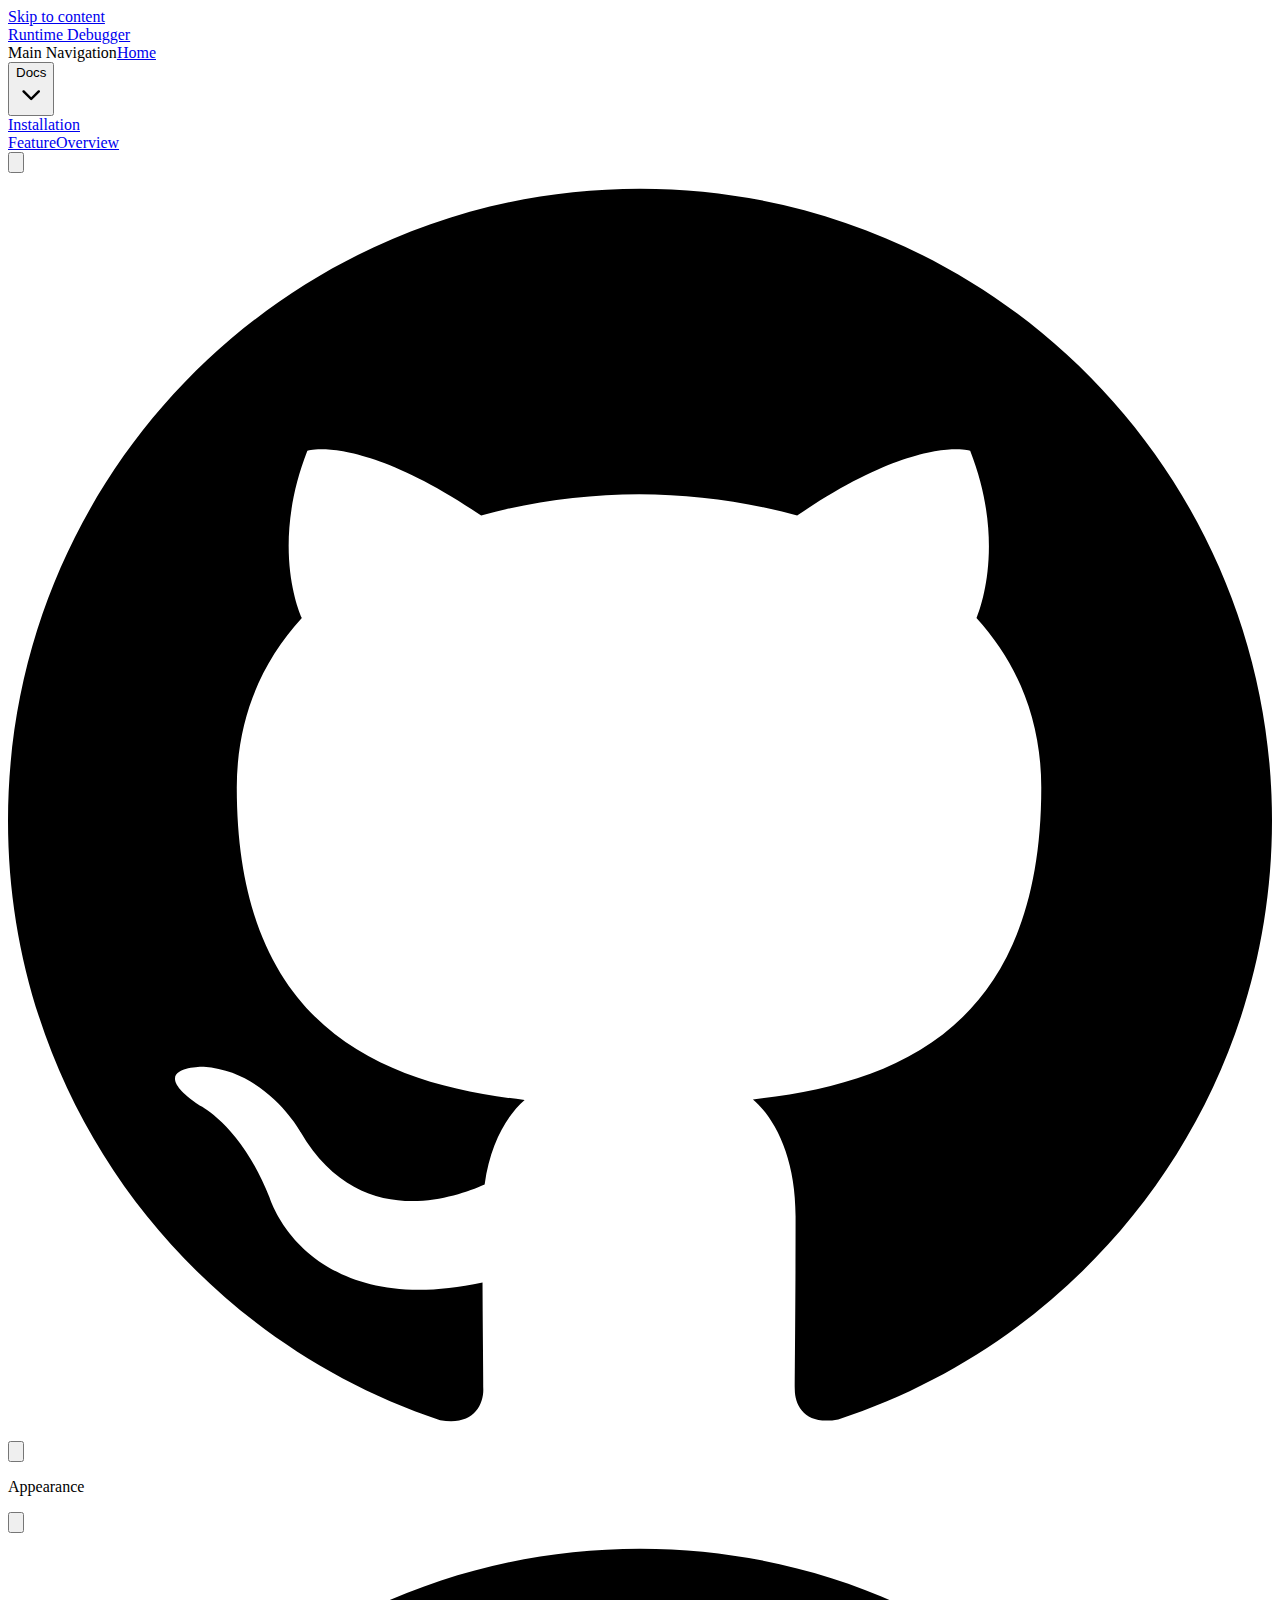
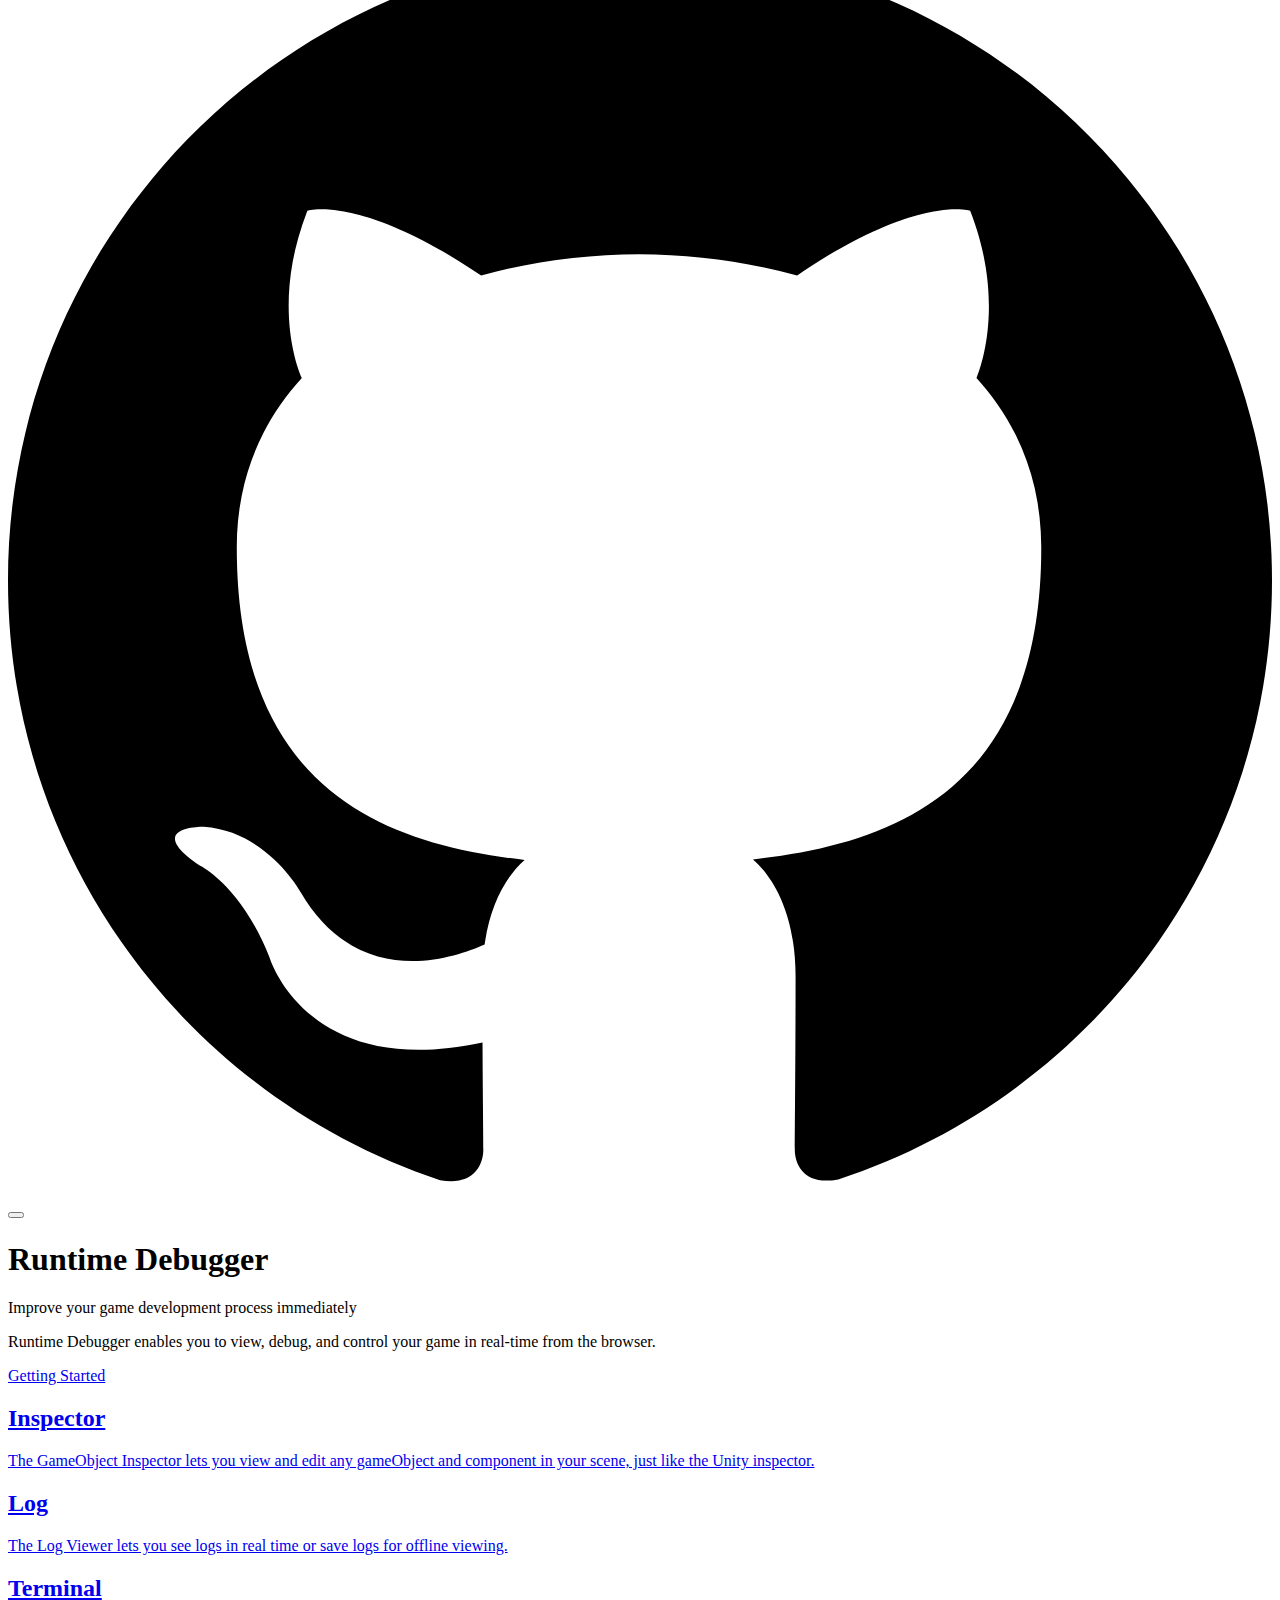
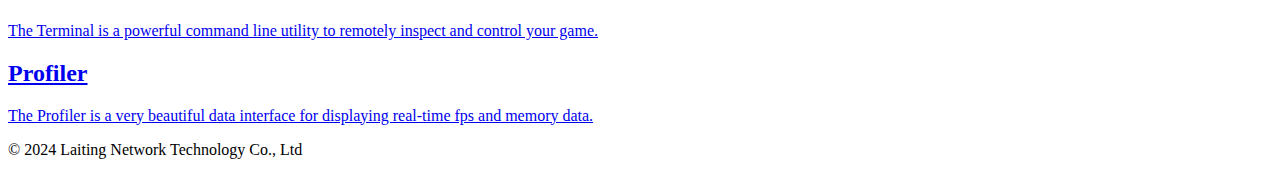
==== commit 2380b875: "6e8240b054ecfc68bf77bf95ff8ccf03f69e68f3 (#7) - by github actions" ====
--- a/index.html
+++ b/index.html
@@ -17,8 +17,8 @@
     <script id="check-mac-os">document.documentElement.classList.toggle("mac",/Mac|iPhone|iPod|iPad/i.test(navigator.platform));</script>
   </head>
   <body>
-    <div id="app"><div class="Layout" data-v-f76875ae><!--[--><!--]--><!--[--><span tabindex="-1" data-v-076c9da4></span><a href="#VPContent" class="VPSkipLink visually-hidden" data-v-076c9da4> Skip to content </a><!--]--><!----><header class="VPNav" data-v-f76875ae data-v-53ded626><div class="VPNavBar top" data-v-53ded626 data-v-0c13c512><div class="wrapper" data-v-0c13c512><div class="container" data-v-0c13c512><div class="title" data-v-0c13c512><div class="VPNavBarTitle" data-v-0c13c512 data-v-bdace926><a class="title" href="/debugger/" data-v-bdace926><!--[--><!--]--><!--[--><img class="VPImage logo" src="rd_logo.png" alt data-v-1496cb03><!--]--><span data-v-bdace926>Runtime Debugger</span><!--[--><!--]--></a></div></div><div class="content" data-v-0c13c512><div class="content-body" data-v-0c13c512><!--[--><!--]--><div class="VPNavBarSearch search" data-v-0c13c512><!----></div><nav aria-labelledby="main-nav-aria-label" class="VPNavBarMenu menu" data-v-0c13c512 data-v-c656c3ac><span id="main-nav-aria-label" class="visually-hidden" data-v-c656c3ac>Main Navigation</span><!--[--><!--[--><a class="VPLink link VPNavBarMenuLink active" href="/debugger/" tabindex="0" data-v-c656c3ac data-v-0b3cba30><!--[--><span data-v-0b3cba30>Home</span><!--]--></a><!--]--><!--[--><div class="VPFlyout VPNavBarMenuGroup" data-v-c656c3ac data-v-a1f9f724><button type="button" class="button" aria-haspopup="true" aria-expanded="false" data-v-a1f9f724><span class="text" data-v-a1f9f724><!----><span data-v-a1f9f724>Docs</span><svg xmlns="http://www.w3.org/2000/svg" aria-hidden="true" focusable="false" viewbox="0 0 24 24" class="text-icon" data-v-a1f9f724><path d="M12,16c-0.3,0-0.5-0.1-0.7-0.3l-6-6c-0.4-0.4-0.4-1,0-1.4s1-0.4,1.4,0l5.3,5.3l5.3-5.3c0.4-0.4,1-0.4,1.4,0s0.4,1,0,1.4l-6,6C12.5,15.9,12.3,16,12,16z"></path></svg></span></button><div class="menu" data-v-a1f9f724><div class="VPMenu" data-v-a1f9f724 data-v-65bf37b0><div class="items" data-v-65bf37b0><!--[--><!--[--><div class="VPMenuLink" data-v-65bf37b0 data-v-f4766ae3><a class="VPLink link" href="/debugger/Installation.html" data-v-f4766ae3><!--[-->Installation<!--]--></a></div><!--]--><!--[--><div class="VPMenuLink" data-v-65bf37b0 data-v-f4766ae3><a class="VPLink link" href="/debugger/FeatureOverview.html" data-v-f4766ae3><!--[-->FeatureOverview<!--]--></a></div><!--]--><!--]--></div><!--[--><!--]--></div></div></div><!--]--><!--]--></nav><!----><div class="VPNavBarAppearance appearance" data-v-0c13c512 data-v-36bc17bf><button class="VPSwitch VPSwitchAppearance" type="button" role="switch" title="Switch to dark theme" aria-checked="false" data-v-36bc17bf data-v-ceefbc95 data-v-46b6d778><span class="check" data-v-46b6d778><span class="icon" data-v-46b6d778><!--[--><svg xmlns="http://www.w3.org/2000/svg" aria-hidden="true" focusable="false" viewbox="0 0 24 24" class="sun" data-v-ceefbc95><path d="M12,18c-3.3,0-6-2.7-6-6s2.7-6,6-6s6,2.7,6,6S15.3,18,12,18zM12,8c-2.2,0-4,1.8-4,4c0,2.2,1.8,4,4,4c2.2,0,4-1.8,4-4C16,9.8,14.2,8,12,8z"></path><path d="M12,4c-0.6,0-1-0.4-1-1V1c0-0.6,0.4-1,1-1s1,0.4,1,1v2C13,3.6,12.6,4,12,4z"></path><path d="M12,24c-0.6,0-1-0.4-1-1v-2c0-0.6,0.4-1,1-1s1,0.4,1,1v2C13,23.6,12.6,24,12,24z"></path><path d="M5.6,6.6c-0.3,0-0.5-0.1-0.7-0.3L3.5,4.9c-0.4-0.4-0.4-1,0-1.4s1-0.4,1.4,0l1.4,1.4c0.4,0.4,0.4,1,0,1.4C6.2,6.5,5.9,6.6,5.6,6.6z"></path><path d="M19.8,20.8c-0.3,0-0.5-0.1-0.7-0.3l-1.4-1.4c-0.4-0.4-0.4-1,0-1.4s1-0.4,1.4,0l1.4,1.4c0.4,0.4,0.4,1,0,1.4C20.3,20.7,20,20.8,19.8,20.8z"></path><path d="M3,13H1c-0.6,0-1-0.4-1-1s0.4-1,1-1h2c0.6,0,1,0.4,1,1S3.6,13,3,13z"></path><path d="M23,13h-2c-0.6,0-1-0.4-1-1s0.4-1,1-1h2c0.6,0,1,0.4,1,1S23.6,13,23,13z"></path><path d="M4.2,20.8c-0.3,0-0.5-0.1-0.7-0.3c-0.4-0.4-0.4-1,0-1.4l1.4-1.4c0.4-0.4,1-0.4,1.4,0s0.4,1,0,1.4l-1.4,1.4C4.7,20.7,4.5,20.8,4.2,20.8z"></path><path d="M18.4,6.6c-0.3,0-0.5-0.1-0.7-0.3c-0.4-0.4-0.4-1,0-1.4l1.4-1.4c0.4-0.4,1-0.4,1.4,0s0.4,1,0,1.4l-1.4,1.4C18.9,6.5,18.6,6.6,18.4,6.6z"></path></svg><svg xmlns="http://www.w3.org/2000/svg" aria-hidden="true" focusable="false" viewbox="0 0 24 24" class="moon" data-v-ceefbc95><path d="M12.1,22c-0.3,0-0.6,0-0.9,0c-5.5-0.5-9.5-5.4-9-10.9c0.4-4.8,4.2-8.6,9-9c0.4,0,0.8,0.2,1,0.5c0.2,0.3,0.2,0.8-0.1,1.1c-2,2.7-1.4,6.4,1.3,8.4c2.1,1.6,5,1.6,7.1,0c0.3-0.2,0.7-0.3,1.1-0.1c0.3,0.2,0.5,0.6,0.5,1c-0.2,2.7-1.5,5.1-3.6,6.8C16.6,21.2,14.4,22,12.1,22zM9.3,4.4c-2.9,1-5,3.6-5.2,6.8c-0.4,4.4,2.8,8.3,7.2,8.7c2.1,0.2,4.2-0.4,5.8-1.8c1.1-0.9,1.9-2.1,2.4-3.4c-2.5,0.9-5.3,0.5-7.5-1.1C9.2,11.4,8.1,7.7,9.3,4.4z"></path></svg><!--]--></span></span></button></div><div class="VPSocialLinks VPNavBarSocialLinks social-links" data-v-0c13c512 data-v-af1fb2ec data-v-d3597f0d><!--[--><a class="VPSocialLink no-icon" href="https://github.com/laiting-xyz/debugger/discussions" aria-label="github" target="_blank" rel="noopener" data-v-d3597f0d data-v-830361a1><svg role="img" viewBox="0 0 24 24" xmlns="http://www.w3.org/2000/svg"><title>GitHub</title><path d="M12 .297c-6.63 0-12 5.373-12 12 0 5.303 3.438 9.8 8.205 11.385.6.113.82-.258.82-.577 0-.285-.01-1.04-.015-2.04-3.338.724-4.042-1.61-4.042-1.61C4.422 18.07 3.633 17.7 3.633 17.7c-1.087-.744.084-.729.084-.729 1.205.084 1.838 1.236 1.838 1.236 1.07 1.835 2.809 1.305 3.495.998.108-.776.417-1.305.76-1.605-2.665-.3-5.466-1.332-5.466-5.93 0-1.31.465-2.38 1.235-3.22-.135-.303-.54-1.523.105-3.176 0 0 1.005-.322 3.3 1.23.96-.267 1.98-.399 3-.405 1.02.006 2.04.138 3 .405 2.28-1.552 3.285-1.23 3.285-1.23.645 1.653.24 2.873.12 3.176.765.84 1.23 1.91 1.23 3.22 0 4.61-2.805 5.625-5.475 5.92.42.36.81 1.096.81 2.22 0 1.606-.015 2.896-.015 3.286 0 .315.21.69.825.57C20.565 22.092 24 17.592 24 12.297c0-6.627-5.373-12-12-12"/></svg></a><!--]--></div><div class="VPFlyout VPNavBarExtra extra" data-v-0c13c512 data-v-7cc6feae data-v-a1f9f724><button type="button" class="button" aria-haspopup="true" aria-expanded="false" aria-label="extra navigation" data-v-a1f9f724><svg xmlns="http://www.w3.org/2000/svg" aria-hidden="true" focusable="false" viewbox="0 0 24 24" class="icon" data-v-a1f9f724><circle cx="12" cy="12" r="2"></circle><circle cx="19" cy="12" r="2"></circle><circle cx="5" cy="12" r="2"></circle></svg></button><div class="menu" data-v-a1f9f724><div class="VPMenu" data-v-a1f9f724 data-v-65bf37b0><!----><!--[--><!--[--><!----><div class="group" data-v-7cc6feae><div class="item appearance" data-v-7cc6feae><p class="label" data-v-7cc6feae>Appearance</p><div class="appearance-action" data-v-7cc6feae><button class="VPSwitch VPSwitchAppearance" type="button" role="switch" title="Switch to dark theme" aria-checked="false" data-v-7cc6feae data-v-ceefbc95 data-v-46b6d778><span class="check" data-v-46b6d778><span class="icon" data-v-46b6d778><!--[--><svg xmlns="http://www.w3.org/2000/svg" aria-hidden="true" focusable="false" viewbox="0 0 24 24" class="sun" data-v-ceefbc95><path d="M12,18c-3.3,0-6-2.7-6-6s2.7-6,6-6s6,2.7,6,6S15.3,18,12,18zM12,8c-2.2,0-4,1.8-4,4c0,2.2,1.8,4,4,4c2.2,0,4-1.8,4-4C16,9.8,14.2,8,12,8z"></path><path d="M12,4c-0.6,0-1-0.4-1-1V1c0-0.6,0.4-1,1-1s1,0.4,1,1v2C13,3.6,12.6,4,12,4z"></path><path d="M12,24c-0.6,0-1-0.4-1-1v-2c0-0.6,0.4-1,1-1s1,0.4,1,1v2C13,23.6,12.6,24,12,24z"></path><path d="M5.6,6.6c-0.3,0-0.5-0.1-0.7-0.3L3.5,4.9c-0.4-0.4-0.4-1,0-1.4s1-0.4,1.4,0l1.4,1.4c0.4,0.4,0.4,1,0,1.4C6.2,6.5,5.9,6.6,5.6,6.6z"></path><path d="M19.8,20.8c-0.3,0-0.5-0.1-0.7-0.3l-1.4-1.4c-0.4-0.4-0.4-1,0-1.4s1-0.4,1.4,0l1.4,1.4c0.4,0.4,0.4,1,0,1.4C20.3,20.7,20,20.8,19.8,20.8z"></path><path d="M3,13H1c-0.6,0-1-0.4-1-1s0.4-1,1-1h2c0.6,0,1,0.4,1,1S3.6,13,3,13z"></path><path d="M23,13h-2c-0.6,0-1-0.4-1-1s0.4-1,1-1h2c0.6,0,1,0.4,1,1S23.6,13,23,13z"></path><path d="M4.2,20.8c-0.3,0-0.5-0.1-0.7-0.3c-0.4-0.4-0.4-1,0-1.4l1.4-1.4c0.4-0.4,1-0.4,1.4,0s0.4,1,0,1.4l-1.4,1.4C4.7,20.7,4.5,20.8,4.2,20.8z"></path><path d="M18.4,6.6c-0.3,0-0.5-0.1-0.7-0.3c-0.4-0.4-0.4-1,0-1.4l1.4-1.4c0.4-0.4,1-0.4,1.4,0s0.4,1,0,1.4l-1.4,1.4C18.9,6.5,18.6,6.6,18.4,6.6z"></path></svg><svg xmlns="http://www.w3.org/2000/svg" aria-hidden="true" focusable="false" viewbox="0 0 24 24" class="moon" data-v-ceefbc95><path d="M12.1,22c-0.3,0-0.6,0-0.9,0c-5.5-0.5-9.5-5.4-9-10.9c0.4-4.8,4.2-8.6,9-9c0.4,0,0.8,0.2,1,0.5c0.2,0.3,0.2,0.8-0.1,1.1c-2,2.7-1.4,6.4,1.3,8.4c2.1,1.6,5,1.6,7.1,0c0.3-0.2,0.7-0.3,1.1-0.1c0.3,0.2,0.5,0.6,0.5,1c-0.2,2.7-1.5,5.1-3.6,6.8C16.6,21.2,14.4,22,12.1,22zM9.3,4.4c-2.9,1-5,3.6-5.2,6.8c-0.4,4.4,2.8,8.3,7.2,8.7c2.1,0.2,4.2-0.4,5.8-1.8c1.1-0.9,1.9-2.1,2.4-3.4c-2.5,0.9-5.3,0.5-7.5-1.1C9.2,11.4,8.1,7.7,9.3,4.4z"></path></svg><!--]--></span></span></button></div></div></div><div class="group" data-v-7cc6feae><div class="item social-links" data-v-7cc6feae><div class="VPSocialLinks social-links-list" data-v-7cc6feae data-v-d3597f0d><!--[--><a class="VPSocialLink no-icon" href="https://github.com/laiting-xyz/debugger/discussions" aria-label="github" target="_blank" rel="noopener" data-v-d3597f0d data-v-830361a1><svg role="img" viewBox="0 0 24 24" xmlns="http://www.w3.org/2000/svg"><title>GitHub</title><path d="M12 .297c-6.63 0-12 5.373-12 12 0 5.303 3.438 9.8 8.205 11.385.6.113.82-.258.82-.577 0-.285-.01-1.04-.015-2.04-3.338.724-4.042-1.61-4.042-1.61C4.422 18.07 3.633 17.7 3.633 17.7c-1.087-.744.084-.729.084-.729 1.205.084 1.838 1.236 1.838 1.236 1.07 1.835 2.809 1.305 3.495.998.108-.776.417-1.305.76-1.605-2.665-.3-5.466-1.332-5.466-5.93 0-1.31.465-2.38 1.235-3.22-.135-.303-.54-1.523.105-3.176 0 0 1.005-.322 3.3 1.23.96-.267 1.98-.399 3-.405 1.02.006 2.04.138 3 .405 2.28-1.552 3.285-1.23 3.285-1.23.645 1.653.24 2.873.12 3.176.765.84 1.23 1.91 1.23 3.22 0 4.61-2.805 5.625-5.475 5.92.42.36.81 1.096.81 2.22 0 1.606-.015 2.896-.015 3.286 0 .315.21.69.825.57C20.565 22.092 24 17.592 24 12.297c0-6.627-5.373-12-12-12"/></svg></a><!--]--></div></div></div><!--]--><!--]--></div></div></div><!--[--><!--]--><button type="button" class="VPNavBarHamburger hamburger" aria-label="mobile navigation" aria-expanded="false" aria-controls="VPNavScreen" data-v-0c13c512 data-v-c2ec009a><span class="container" data-v-c2ec009a><span class="top" data-v-c2ec009a></span><span class="middle" data-v-c2ec009a></span><span class="bottom" data-v-c2ec009a></span></span></button></div></div></div></div><div class="divider" data-v-0c13c512><div class="divider-line" data-v-0c13c512></div></div></div><!----></header><!----><!----><div class="VPContent is-home" id="VPContent" data-v-f76875ae data-v-bec94311><div class="VPHome" data-v-bec94311 data-v-a3390ded><!--[--><!--]--><div class="VPHero VPHomeHero" data-v-a3390ded data-v-261d8488><div class="container" data-v-261d8488><div class="main" data-v-261d8488><!--[--><!--]--><!--[--><h1 class="name" data-v-261d8488><span class="clip" data-v-261d8488>Runtime Debugger</span></h1><p class="text" data-v-261d8488>Improve your game development process immediately</p><p class="tagline" data-v-261d8488>Runtime Debugger enables you to view, debug, and control your game in real-time from the browser.</p><!--]--><!--[--><!--]--><div class="actions" data-v-261d8488><!--[--><div class="action" data-v-261d8488><a class="VPButton medium brand" href="/debugger/Installation.html" data-v-261d8488 data-v-d78902cb>Getting Started</a></div><!--]--></div><!--[--><!--]--></div><!----></div></div><!--[--><!--]--><!--[--><!--]--><div class="VPFeatures VPHomeFeatures" data-v-a3390ded data-v-ee5d2e6d><div class="container" data-v-ee5d2e6d><div class="items" data-v-ee5d2e6d><!--[--><div class="grid-4 item" data-v-ee5d2e6d><a class="VPLink link no-icon VPFeature" href="/debugger/FeatureOverview.html#inspector" data-v-ee5d2e6d data-v-0fb825d6><!--[--><article class="box" data-v-0fb825d6><!----><h2 class="title" data-v-0fb825d6>Inspector</h2><p class="details" data-v-0fb825d6>The GameObject Inspector lets you view and edit any gameObject and component in your scene, just like the Unity inspector.</p><!----></article><!--]--></a></div><div class="grid-4 item" data-v-ee5d2e6d><a class="VPLink link no-icon VPFeature" href="/debugger/FeatureOverview.html#log" data-v-ee5d2e6d data-v-0fb825d6><!--[--><article class="box" data-v-0fb825d6><!----><h2 class="title" data-v-0fb825d6>Log</h2><p class="details" data-v-0fb825d6>The Log Viewer lets you see logs in real time or save logs for offline viewing.</p><!----></article><!--]--></a></div><div class="grid-4 item" data-v-ee5d2e6d><a class="VPLink link no-icon VPFeature" href="/debugger/FeatureOverview.html#terminal" data-v-ee5d2e6d data-v-0fb825d6><!--[--><article class="box" data-v-0fb825d6><!----><h2 class="title" data-v-0fb825d6>Terminal</h2><p class="details" data-v-0fb825d6>The Terminal is a powerful command line utility to remotely inspect and control your game.</p><!----></article><!--]--></a></div><div class="grid-4 item" data-v-ee5d2e6d><a class="VPLink link no-icon VPFeature" href="/debugger/FeatureOverview.html#profiler" data-v-ee5d2e6d data-v-0fb825d6><!--[--><article class="box" data-v-0fb825d6><!----><h2 class="title" data-v-0fb825d6>Profiler</h2><p class="details" data-v-0fb825d6>The Profiler is a very beautiful data interface for displaying real-time fps and memory data.</p><!----></article><!--]--></a></div><!--]--></div></div></div><!--[--><!--]--><div style="position:relative;" data-v-a3390ded><div></div></div></div></div><!----><!--[--><!--]--></div></div>
-    <script>window.__VP_HASH_MAP__=JSON.parse("{\"markdown-examples.md\":\"C8z5cJZy\",\"api-examples.md\":\"Dqk8aUC2\",\"installation.md\":\"3sE2iJlF\",\"getting-started.md\":\"DpZWo6YO\",\"index.md\":\"ClifaFdm\",\"featureoverview.md\":\"DG5-Exvi\"}");window.__VP_SITE_DATA__=JSON.parse("{\"lang\":\"en-US\",\"dir\":\"ltr\",\"title\":\"Runtime Debugger\",\"description\":\"Runtime Debugger enables you to view, debug, and control your game in real-time from the browser.\",\"base\":\"/debugger/\",\"head\":[],\"router\":{\"prefetchLinks\":true},\"appearance\":true,\"themeConfig\":{\"logo\":\"rd_logo.png\",\"nav\":[{\"text\":\"Home\",\"link\":\"/\"},{\"text\":\"Docs\",\"items\":[{\"text\":\"Installation\",\"link\":\"/Installation\"},{\"text\":\"FeatureOverview\",\"link\":\"/FeatureOverview\"}]}],\"sidebar\":[{\"text\":\"Getting Started\",\"items\":[{\"text\":\"Installation\",\"link\":\"/Installation\"},{\"text\":\"FeatureOverview\",\"link\":\"/FeatureOverview\"}]}],\"socialLinks\":[{\"icon\":\"github\",\"link\":\"https://github.com/laiting-xyz/debugger/discussions\"}]},\"locales\":{},\"scrollOffset\":134,\"cleanUrls\":false}");</script>
+    <div id="app"><div class="Layout" data-v-f76875ae><!--[--><!--]--><!--[--><span tabindex="-1" data-v-076c9da4></span><a href="#VPContent" class="VPSkipLink visually-hidden" data-v-076c9da4> Skip to content </a><!--]--><!----><header class="VPNav" data-v-f76875ae data-v-53ded626><div class="VPNavBar top" data-v-53ded626 data-v-0c13c512><div class="wrapper" data-v-0c13c512><div class="container" data-v-0c13c512><div class="title" data-v-0c13c512><div class="VPNavBarTitle" data-v-0c13c512 data-v-bdace926><a class="title" href="/debugger/" data-v-bdace926><!--[--><!--]--><!--[--><img class="VPImage logo" src="rd_logo.png" alt data-v-1496cb03><!--]--><span data-v-bdace926>Runtime Debugger</span><!--[--><!--]--></a></div></div><div class="content" data-v-0c13c512><div class="content-body" data-v-0c13c512><!--[--><!--]--><div class="VPNavBarSearch search" data-v-0c13c512><!----></div><nav aria-labelledby="main-nav-aria-label" class="VPNavBarMenu menu" data-v-0c13c512 data-v-c656c3ac><span id="main-nav-aria-label" class="visually-hidden" data-v-c656c3ac>Main Navigation</span><!--[--><!--[--><a class="VPLink link VPNavBarMenuLink active" href="/debugger/" tabindex="0" data-v-c656c3ac data-v-0b3cba30><!--[--><span data-v-0b3cba30>Home</span><!--]--></a><!--]--><!--[--><div class="VPFlyout VPNavBarMenuGroup" data-v-c656c3ac data-v-a1f9f724><button type="button" class="button" aria-haspopup="true" aria-expanded="false" data-v-a1f9f724><span class="text" data-v-a1f9f724><!----><span data-v-a1f9f724>Docs</span><svg xmlns="http://www.w3.org/2000/svg" aria-hidden="true" focusable="false" viewbox="0 0 24 24" class="text-icon" data-v-a1f9f724><path d="M12,16c-0.3,0-0.5-0.1-0.7-0.3l-6-6c-0.4-0.4-0.4-1,0-1.4s1-0.4,1.4,0l5.3,5.3l5.3-5.3c0.4-0.4,1-0.4,1.4,0s0.4,1,0,1.4l-6,6C12.5,15.9,12.3,16,12,16z"></path></svg></span></button><div class="menu" data-v-a1f9f724><div class="VPMenu" data-v-a1f9f724 data-v-65bf37b0><div class="items" data-v-65bf37b0><!--[--><!--[--><div class="VPMenuLink" data-v-65bf37b0 data-v-f4766ae3><a class="VPLink link" href="/debugger/Installation.html" data-v-f4766ae3><!--[-->Installation<!--]--></a></div><!--]--><!--[--><div class="VPMenuLink" data-v-65bf37b0 data-v-f4766ae3><a class="VPLink link" href="/debugger/FeatureOverview.html" data-v-f4766ae3><!--[-->FeatureOverview<!--]--></a></div><!--]--><!--]--></div><!--[--><!--]--></div></div></div><!--]--><!--]--></nav><!----><div class="VPNavBarAppearance appearance" data-v-0c13c512 data-v-36bc17bf><button class="VPSwitch VPSwitchAppearance" type="button" role="switch" title="Switch to dark theme" aria-checked="false" data-v-36bc17bf data-v-ceefbc95 data-v-46b6d778><span class="check" data-v-46b6d778><span class="icon" data-v-46b6d778><!--[--><svg xmlns="http://www.w3.org/2000/svg" aria-hidden="true" focusable="false" viewbox="0 0 24 24" class="sun" data-v-ceefbc95><path d="M12,18c-3.3,0-6-2.7-6-6s2.7-6,6-6s6,2.7,6,6S15.3,18,12,18zM12,8c-2.2,0-4,1.8-4,4c0,2.2,1.8,4,4,4c2.2,0,4-1.8,4-4C16,9.8,14.2,8,12,8z"></path><path d="M12,4c-0.6,0-1-0.4-1-1V1c0-0.6,0.4-1,1-1s1,0.4,1,1v2C13,3.6,12.6,4,12,4z"></path><path d="M12,24c-0.6,0-1-0.4-1-1v-2c0-0.6,0.4-1,1-1s1,0.4,1,1v2C13,23.6,12.6,24,12,24z"></path><path d="M5.6,6.6c-0.3,0-0.5-0.1-0.7-0.3L3.5,4.9c-0.4-0.4-0.4-1,0-1.4s1-0.4,1.4,0l1.4,1.4c0.4,0.4,0.4,1,0,1.4C6.2,6.5,5.9,6.6,5.6,6.6z"></path><path d="M19.8,20.8c-0.3,0-0.5-0.1-0.7-0.3l-1.4-1.4c-0.4-0.4-0.4-1,0-1.4s1-0.4,1.4,0l1.4,1.4c0.4,0.4,0.4,1,0,1.4C20.3,20.7,20,20.8,19.8,20.8z"></path><path d="M3,13H1c-0.6,0-1-0.4-1-1s0.4-1,1-1h2c0.6,0,1,0.4,1,1S3.6,13,3,13z"></path><path d="M23,13h-2c-0.6,0-1-0.4-1-1s0.4-1,1-1h2c0.6,0,1,0.4,1,1S23.6,13,23,13z"></path><path d="M4.2,20.8c-0.3,0-0.5-0.1-0.7-0.3c-0.4-0.4-0.4-1,0-1.4l1.4-1.4c0.4-0.4,1-0.4,1.4,0s0.4,1,0,1.4l-1.4,1.4C4.7,20.7,4.5,20.8,4.2,20.8z"></path><path d="M18.4,6.6c-0.3,0-0.5-0.1-0.7-0.3c-0.4-0.4-0.4-1,0-1.4l1.4-1.4c0.4-0.4,1-0.4,1.4,0s0.4,1,0,1.4l-1.4,1.4C18.9,6.5,18.6,6.6,18.4,6.6z"></path></svg><svg xmlns="http://www.w3.org/2000/svg" aria-hidden="true" focusable="false" viewbox="0 0 24 24" class="moon" data-v-ceefbc95><path d="M12.1,22c-0.3,0-0.6,0-0.9,0c-5.5-0.5-9.5-5.4-9-10.9c0.4-4.8,4.2-8.6,9-9c0.4,0,0.8,0.2,1,0.5c0.2,0.3,0.2,0.8-0.1,1.1c-2,2.7-1.4,6.4,1.3,8.4c2.1,1.6,5,1.6,7.1,0c0.3-0.2,0.7-0.3,1.1-0.1c0.3,0.2,0.5,0.6,0.5,1c-0.2,2.7-1.5,5.1-3.6,6.8C16.6,21.2,14.4,22,12.1,22zM9.3,4.4c-2.9,1-5,3.6-5.2,6.8c-0.4,4.4,2.8,8.3,7.2,8.7c2.1,0.2,4.2-0.4,5.8-1.8c1.1-0.9,1.9-2.1,2.4-3.4c-2.5,0.9-5.3,0.5-7.5-1.1C9.2,11.4,8.1,7.7,9.3,4.4z"></path></svg><!--]--></span></span></button></div><div class="VPSocialLinks VPNavBarSocialLinks social-links" data-v-0c13c512 data-v-af1fb2ec data-v-d3597f0d><!--[--><a class="VPSocialLink no-icon" href="https://github.com/laiting-xyz/debugger/discussions" aria-label="github" target="_blank" rel="noopener" data-v-d3597f0d data-v-830361a1><svg role="img" viewBox="0 0 24 24" xmlns="http://www.w3.org/2000/svg"><title>GitHub</title><path d="M12 .297c-6.63 0-12 5.373-12 12 0 5.303 3.438 9.8 8.205 11.385.6.113.82-.258.82-.577 0-.285-.01-1.04-.015-2.04-3.338.724-4.042-1.61-4.042-1.61C4.422 18.07 3.633 17.7 3.633 17.7c-1.087-.744.084-.729.084-.729 1.205.084 1.838 1.236 1.838 1.236 1.07 1.835 2.809 1.305 3.495.998.108-.776.417-1.305.76-1.605-2.665-.3-5.466-1.332-5.466-5.93 0-1.31.465-2.38 1.235-3.22-.135-.303-.54-1.523.105-3.176 0 0 1.005-.322 3.3 1.23.96-.267 1.98-.399 3-.405 1.02.006 2.04.138 3 .405 2.28-1.552 3.285-1.23 3.285-1.23.645 1.653.24 2.873.12 3.176.765.84 1.23 1.91 1.23 3.22 0 4.61-2.805 5.625-5.475 5.92.42.36.81 1.096.81 2.22 0 1.606-.015 2.896-.015 3.286 0 .315.21.69.825.57C20.565 22.092 24 17.592 24 12.297c0-6.627-5.373-12-12-12"/></svg></a><!--]--></div><div class="VPFlyout VPNavBarExtra extra" data-v-0c13c512 data-v-7cc6feae data-v-a1f9f724><button type="button" class="button" aria-haspopup="true" aria-expanded="false" aria-label="extra navigation" data-v-a1f9f724><svg xmlns="http://www.w3.org/2000/svg" aria-hidden="true" focusable="false" viewbox="0 0 24 24" class="icon" data-v-a1f9f724><circle cx="12" cy="12" r="2"></circle><circle cx="19" cy="12" r="2"></circle><circle cx="5" cy="12" r="2"></circle></svg></button><div class="menu" data-v-a1f9f724><div class="VPMenu" data-v-a1f9f724 data-v-65bf37b0><!----><!--[--><!--[--><!----><div class="group" data-v-7cc6feae><div class="item appearance" data-v-7cc6feae><p class="label" data-v-7cc6feae>Appearance</p><div class="appearance-action" data-v-7cc6feae><button class="VPSwitch VPSwitchAppearance" type="button" role="switch" title="Switch to dark theme" aria-checked="false" data-v-7cc6feae data-v-ceefbc95 data-v-46b6d778><span class="check" data-v-46b6d778><span class="icon" data-v-46b6d778><!--[--><svg xmlns="http://www.w3.org/2000/svg" aria-hidden="true" focusable="false" viewbox="0 0 24 24" class="sun" data-v-ceefbc95><path d="M12,18c-3.3,0-6-2.7-6-6s2.7-6,6-6s6,2.7,6,6S15.3,18,12,18zM12,8c-2.2,0-4,1.8-4,4c0,2.2,1.8,4,4,4c2.2,0,4-1.8,4-4C16,9.8,14.2,8,12,8z"></path><path d="M12,4c-0.6,0-1-0.4-1-1V1c0-0.6,0.4-1,1-1s1,0.4,1,1v2C13,3.6,12.6,4,12,4z"></path><path d="M12,24c-0.6,0-1-0.4-1-1v-2c0-0.6,0.4-1,1-1s1,0.4,1,1v2C13,23.6,12.6,24,12,24z"></path><path d="M5.6,6.6c-0.3,0-0.5-0.1-0.7-0.3L3.5,4.9c-0.4-0.4-0.4-1,0-1.4s1-0.4,1.4,0l1.4,1.4c0.4,0.4,0.4,1,0,1.4C6.2,6.5,5.9,6.6,5.6,6.6z"></path><path d="M19.8,20.8c-0.3,0-0.5-0.1-0.7-0.3l-1.4-1.4c-0.4-0.4-0.4-1,0-1.4s1-0.4,1.4,0l1.4,1.4c0.4,0.4,0.4,1,0,1.4C20.3,20.7,20,20.8,19.8,20.8z"></path><path d="M3,13H1c-0.6,0-1-0.4-1-1s0.4-1,1-1h2c0.6,0,1,0.4,1,1S3.6,13,3,13z"></path><path d="M23,13h-2c-0.6,0-1-0.4-1-1s0.4-1,1-1h2c0.6,0,1,0.4,1,1S23.6,13,23,13z"></path><path d="M4.2,20.8c-0.3,0-0.5-0.1-0.7-0.3c-0.4-0.4-0.4-1,0-1.4l1.4-1.4c0.4-0.4,1-0.4,1.4,0s0.4,1,0,1.4l-1.4,1.4C4.7,20.7,4.5,20.8,4.2,20.8z"></path><path d="M18.4,6.6c-0.3,0-0.5-0.1-0.7-0.3c-0.4-0.4-0.4-1,0-1.4l1.4-1.4c0.4-0.4,1-0.4,1.4,0s0.4,1,0,1.4l-1.4,1.4C18.9,6.5,18.6,6.6,18.4,6.6z"></path></svg><svg xmlns="http://www.w3.org/2000/svg" aria-hidden="true" focusable="false" viewbox="0 0 24 24" class="moon" data-v-ceefbc95><path d="M12.1,22c-0.3,0-0.6,0-0.9,0c-5.5-0.5-9.5-5.4-9-10.9c0.4-4.8,4.2-8.6,9-9c0.4,0,0.8,0.2,1,0.5c0.2,0.3,0.2,0.8-0.1,1.1c-2,2.7-1.4,6.4,1.3,8.4c2.1,1.6,5,1.6,7.1,0c0.3-0.2,0.7-0.3,1.1-0.1c0.3,0.2,0.5,0.6,0.5,1c-0.2,2.7-1.5,5.1-3.6,6.8C16.6,21.2,14.4,22,12.1,22zM9.3,4.4c-2.9,1-5,3.6-5.2,6.8c-0.4,4.4,2.8,8.3,7.2,8.7c2.1,0.2,4.2-0.4,5.8-1.8c1.1-0.9,1.9-2.1,2.4-3.4c-2.5,0.9-5.3,0.5-7.5-1.1C9.2,11.4,8.1,7.7,9.3,4.4z"></path></svg><!--]--></span></span></button></div></div></div><div class="group" data-v-7cc6feae><div class="item social-links" data-v-7cc6feae><div class="VPSocialLinks social-links-list" data-v-7cc6feae data-v-d3597f0d><!--[--><a class="VPSocialLink no-icon" href="https://github.com/laiting-xyz/debugger/discussions" aria-label="github" target="_blank" rel="noopener" data-v-d3597f0d data-v-830361a1><svg role="img" viewBox="0 0 24 24" xmlns="http://www.w3.org/2000/svg"><title>GitHub</title><path d="M12 .297c-6.63 0-12 5.373-12 12 0 5.303 3.438 9.8 8.205 11.385.6.113.82-.258.82-.577 0-.285-.01-1.04-.015-2.04-3.338.724-4.042-1.61-4.042-1.61C4.422 18.07 3.633 17.7 3.633 17.7c-1.087-.744.084-.729.084-.729 1.205.084 1.838 1.236 1.838 1.236 1.07 1.835 2.809 1.305 3.495.998.108-.776.417-1.305.76-1.605-2.665-.3-5.466-1.332-5.466-5.93 0-1.31.465-2.38 1.235-3.22-.135-.303-.54-1.523.105-3.176 0 0 1.005-.322 3.3 1.23.96-.267 1.98-.399 3-.405 1.02.006 2.04.138 3 .405 2.28-1.552 3.285-1.23 3.285-1.23.645 1.653.24 2.873.12 3.176.765.84 1.23 1.91 1.23 3.22 0 4.61-2.805 5.625-5.475 5.92.42.36.81 1.096.81 2.22 0 1.606-.015 2.896-.015 3.286 0 .315.21.69.825.57C20.565 22.092 24 17.592 24 12.297c0-6.627-5.373-12-12-12"/></svg></a><!--]--></div></div></div><!--]--><!--]--></div></div></div><!--[--><!--]--><button type="button" class="VPNavBarHamburger hamburger" aria-label="mobile navigation" aria-expanded="false" aria-controls="VPNavScreen" data-v-0c13c512 data-v-c2ec009a><span class="container" data-v-c2ec009a><span class="top" data-v-c2ec009a></span><span class="middle" data-v-c2ec009a></span><span class="bottom" data-v-c2ec009a></span></span></button></div></div></div></div><div class="divider" data-v-0c13c512><div class="divider-line" data-v-0c13c512></div></div></div><!----></header><!----><!----><div class="VPContent is-home" id="VPContent" data-v-f76875ae data-v-bec94311><div class="VPHome" data-v-bec94311 data-v-a3390ded><!--[--><!--]--><div class="VPHero VPHomeHero" data-v-a3390ded data-v-261d8488><div class="container" data-v-261d8488><div class="main" data-v-261d8488><!--[--><!--]--><!--[--><h1 class="name" data-v-261d8488><span class="clip" data-v-261d8488>Runtime Debugger</span></h1><p class="text" data-v-261d8488>Improve your game development process immediately</p><p class="tagline" data-v-261d8488>Runtime Debugger enables you to view, debug, and control your game in real-time from the browser.</p><!--]--><!--[--><!--]--><div class="actions" data-v-261d8488><!--[--><div class="action" data-v-261d8488><a class="VPButton medium brand" href="/debugger/Installation.html" data-v-261d8488 data-v-d78902cb>Getting Started</a></div><!--]--></div><!--[--><!--]--></div><!----></div></div><!--[--><!--]--><!--[--><!--]--><div class="VPFeatures VPHomeFeatures" data-v-a3390ded data-v-ee5d2e6d><div class="container" data-v-ee5d2e6d><div class="items" data-v-ee5d2e6d><!--[--><div class="grid-4 item" data-v-ee5d2e6d><a class="VPLink link no-icon VPFeature" href="/debugger/FeatureOverview.html#inspector" data-v-ee5d2e6d data-v-0fb825d6><!--[--><article class="box" data-v-0fb825d6><!----><h2 class="title" data-v-0fb825d6>Inspector</h2><p class="details" data-v-0fb825d6>The GameObject Inspector lets you view and edit any gameObject and component in your scene, just like the Unity inspector.</p><!----></article><!--]--></a></div><div class="grid-4 item" data-v-ee5d2e6d><a class="VPLink link no-icon VPFeature" href="/debugger/FeatureOverview.html#log" data-v-ee5d2e6d data-v-0fb825d6><!--[--><article class="box" data-v-0fb825d6><!----><h2 class="title" data-v-0fb825d6>Log</h2><p class="details" data-v-0fb825d6>The Log Viewer lets you see logs in real time or save logs for offline viewing.</p><!----></article><!--]--></a></div><div class="grid-4 item" data-v-ee5d2e6d><a class="VPLink link no-icon VPFeature" href="/debugger/FeatureOverview.html#terminal" data-v-ee5d2e6d data-v-0fb825d6><!--[--><article class="box" data-v-0fb825d6><!----><h2 class="title" data-v-0fb825d6>Terminal</h2><p class="details" data-v-0fb825d6>The Terminal is a powerful command line utility to remotely inspect and control your game.</p><!----></article><!--]--></a></div><div class="grid-4 item" data-v-ee5d2e6d><a class="VPLink link no-icon VPFeature" href="/debugger/FeatureOverview.html#profiler" data-v-ee5d2e6d data-v-0fb825d6><!--[--><article class="box" data-v-0fb825d6><!----><h2 class="title" data-v-0fb825d6>Profiler</h2><p class="details" data-v-0fb825d6>The Profiler is a very beautiful data interface for displaying real-time fps and memory data.</p><!----></article><!--]--></a></div><!--]--></div></div></div><!--[--><!--]--><div style="position:relative;" data-v-a3390ded><div></div></div></div></div><footer class="VPFooter" data-v-f76875ae data-v-05135069><div class="container" data-v-05135069><!----><p class="copyright" data-v-05135069>© 2024 Laiting Network Technology Co., Ltd</p></div></footer><!--[--><!--]--></div></div>
+    <script>window.__VP_HASH_MAP__=JSON.parse("{\"markdown-examples.md\":\"C8z5cJZy\",\"featureoverview.md\":\"DG5-Exvi\",\"index.md\":\"ClifaFdm\",\"installation.md\":\"3sE2iJlF\",\"api-examples.md\":\"Dqk8aUC2\",\"getting-started.md\":\"DpZWo6YO\"}");window.__VP_SITE_DATA__=JSON.parse("{\"lang\":\"en-US\",\"dir\":\"ltr\",\"title\":\"Runtime Debugger\",\"description\":\"Runtime Debugger enables you to view, debug, and control your game in real-time from the browser.\",\"base\":\"/debugger/\",\"head\":[],\"router\":{\"prefetchLinks\":true},\"appearance\":true,\"themeConfig\":{\"logo\":\"rd_logo.png\",\"nav\":[{\"text\":\"Home\",\"link\":\"/\"},{\"text\":\"Docs\",\"items\":[{\"text\":\"Installation\",\"link\":\"/Installation\"},{\"text\":\"FeatureOverview\",\"link\":\"/FeatureOverview\"}]}],\"sidebar\":[{\"text\":\"Getting Started\",\"items\":[{\"text\":\"Installation\",\"link\":\"/Installation\"},{\"text\":\"FeatureOverview\",\"link\":\"/FeatureOverview\"}]}],\"footer\":{\"copyright\":\"© 2024 Laiting Network Technology Co., Ltd\"},\"socialLinks\":[{\"icon\":\"github\",\"link\":\"https://github.com/laiting-xyz/debugger/discussions\"}]},\"locales\":{},\"scrollOffset\":134,\"cleanUrls\":false}");</script>
     
   </body>
 </html>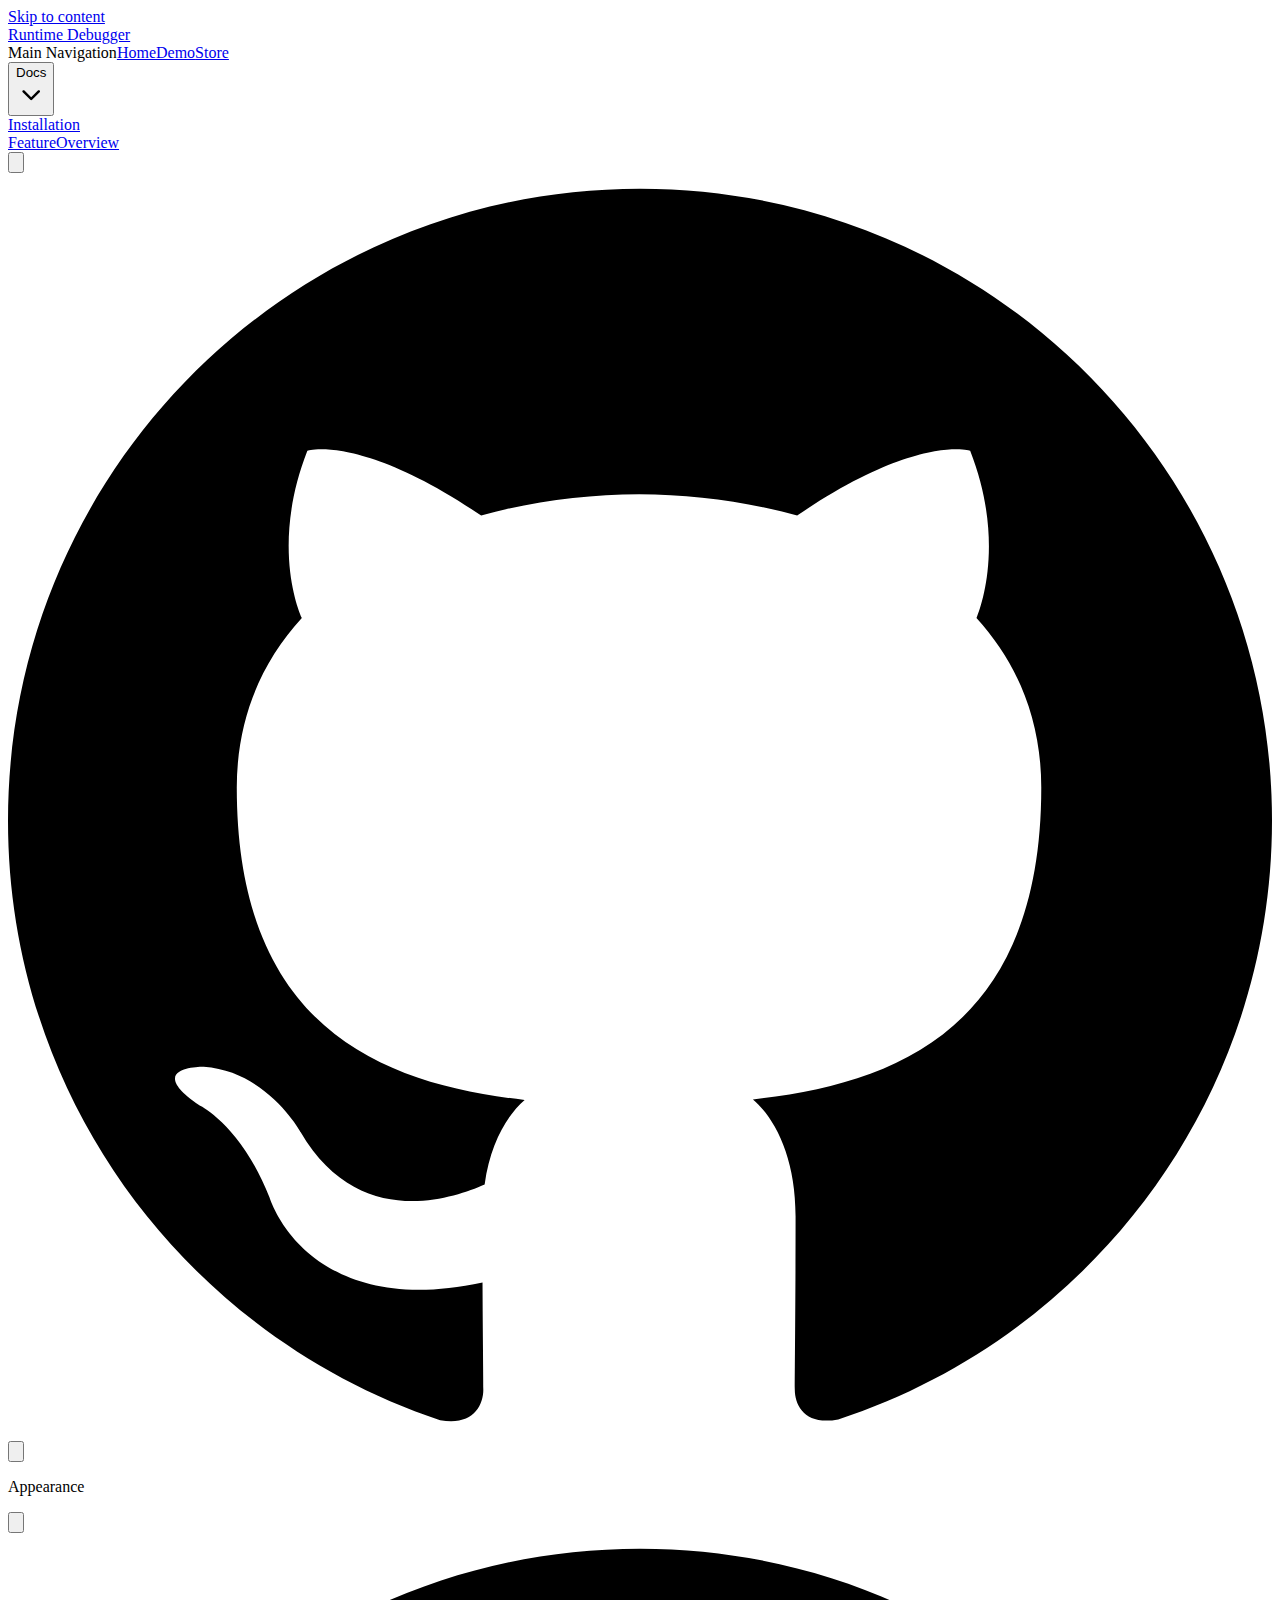
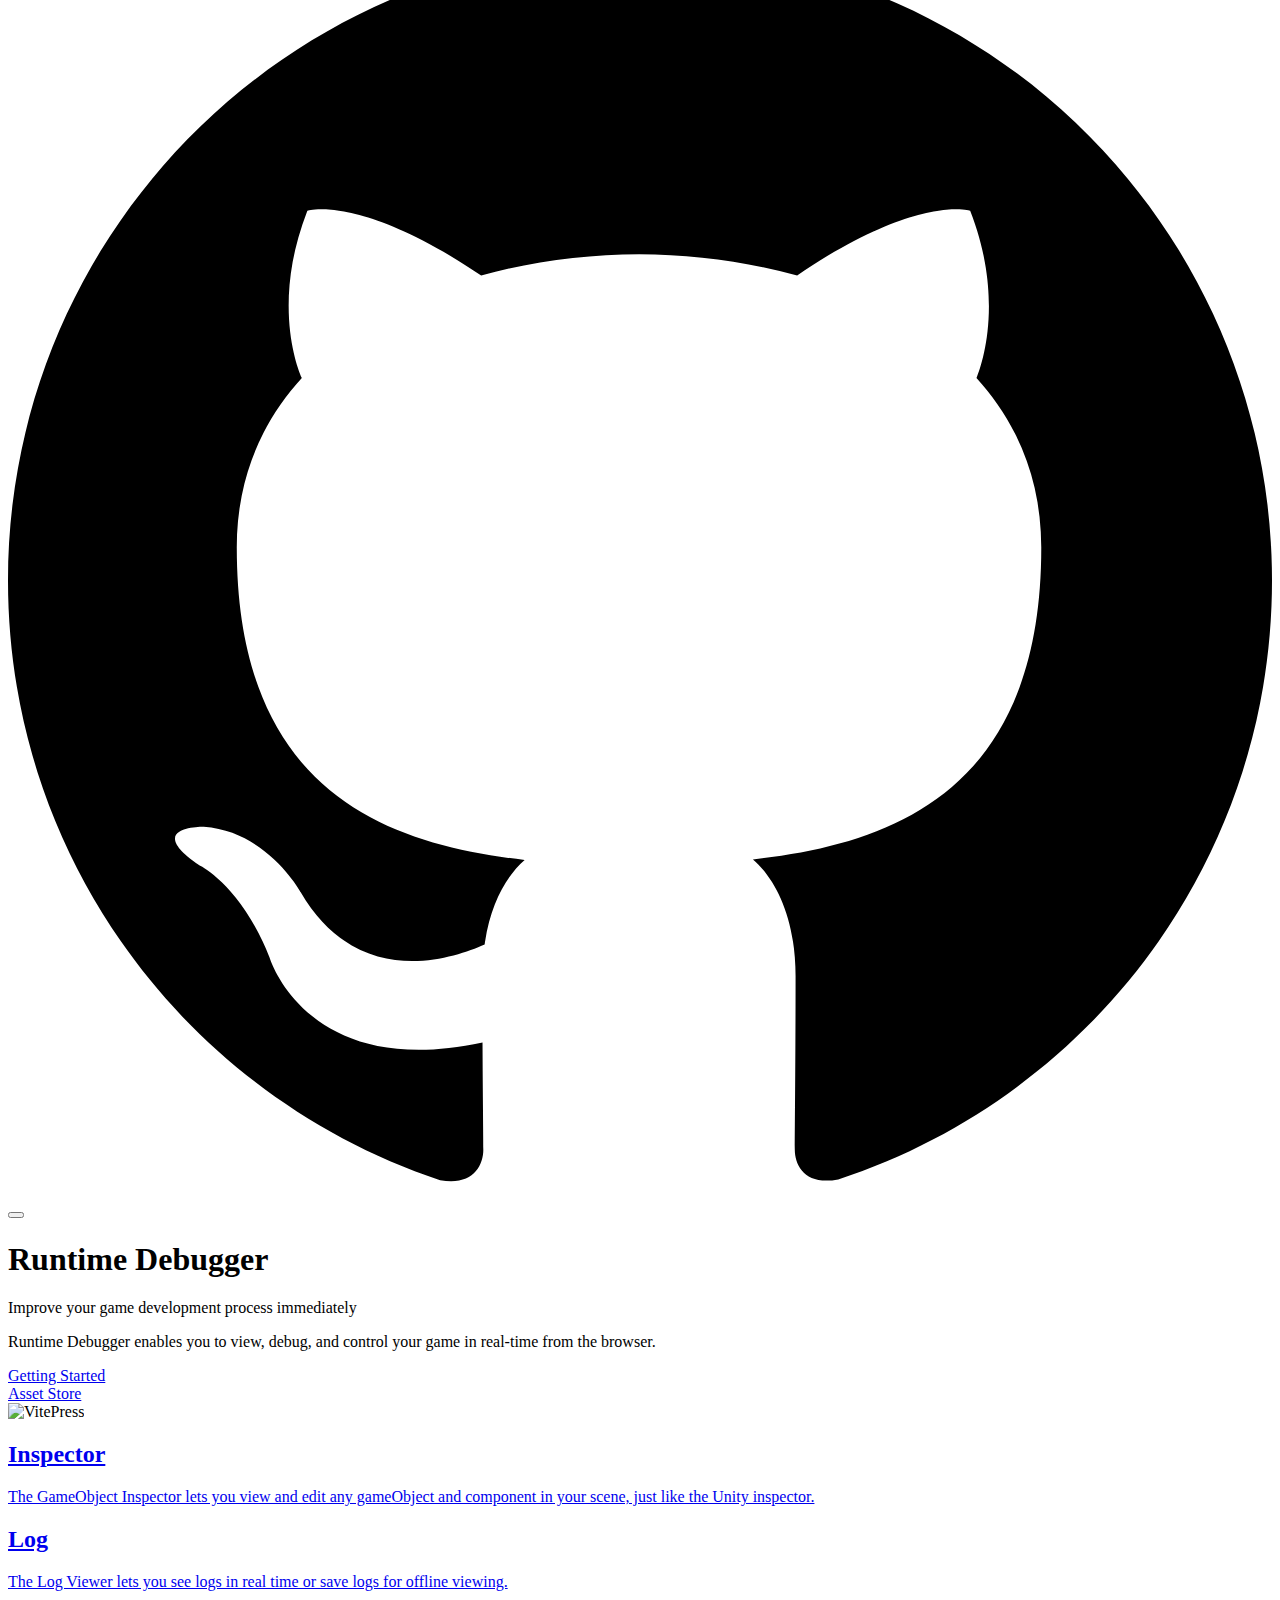
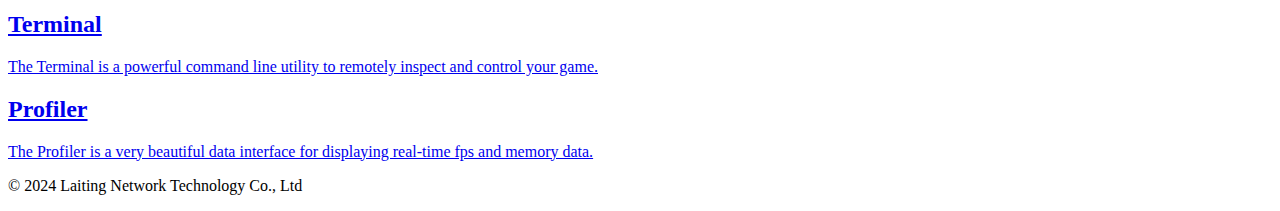
==== commit 0cf5ed88: "48f00dee5c4695adb7e72b16335170fa9a7d8042 (#7) - by github actions" ====
--- a/index.html
+++ b/index.html
@@ -6,19 +6,19 @@
     <title>Runtime Debugger</title>
     <meta name="description" content="Runtime Debugger enables you to view, debug, and control your game in real-time from the browser.">
     <meta name="generator" content="VitePress v1.0.0-rc.42">
-    <link rel="preload stylesheet" href="/debugger/assets/style.EDMqn788.css" as="style">
+    <link rel="preload stylesheet" href="/debugger/assets/style.BypPp2l1.css" as="style">
     
     <script type="module" src="/debugger/assets/app.C4iYlFTq.js"></script>
     <link rel="preload" href="/debugger/assets/inter-roman-latin.Bu8hRsVA.woff2" as="font" type="font/woff2" crossorigin="">
     <link rel="modulepreload" href="/debugger/assets/chunks/framework.wQk34kd1.js">
     <link rel="modulepreload" href="/debugger/assets/chunks/theme.CgmvYJbp.js">
-    <link rel="modulepreload" href="/debugger/assets/index.md.ClifaFdm.lean.js">
+    <link rel="modulepreload" href="/debugger/assets/index.md.CfOoEMnJ.lean.js">
     <script id="check-dark-mode">(()=>{const e=localStorage.getItem("vitepress-theme-appearance")||"auto",a=window.matchMedia("(prefers-color-scheme: dark)").matches;(!e||e==="auto"?a:e==="dark")&&document.documentElement.classList.add("dark")})();</script>
     <script id="check-mac-os">document.documentElement.classList.toggle("mac",/Mac|iPhone|iPod|iPad/i.test(navigator.platform));</script>
   </head>
   <body>
-    <div id="app"><div class="Layout" data-v-f76875ae><!--[--><!--]--><!--[--><span tabindex="-1" data-v-076c9da4></span><a href="#VPContent" class="VPSkipLink visually-hidden" data-v-076c9da4> Skip to content </a><!--]--><!----><header class="VPNav" data-v-f76875ae data-v-53ded626><div class="VPNavBar top" data-v-53ded626 data-v-0c13c512><div class="wrapper" data-v-0c13c512><div class="container" data-v-0c13c512><div class="title" data-v-0c13c512><div class="VPNavBarTitle" data-v-0c13c512 data-v-bdace926><a class="title" href="/debugger/" data-v-bdace926><!--[--><!--]--><!--[--><img class="VPImage logo" src="rd_logo.png" alt data-v-1496cb03><!--]--><span data-v-bdace926>Runtime Debugger</span><!--[--><!--]--></a></div></div><div class="content" data-v-0c13c512><div class="content-body" data-v-0c13c512><!--[--><!--]--><div class="VPNavBarSearch search" data-v-0c13c512><!----></div><nav aria-labelledby="main-nav-aria-label" class="VPNavBarMenu menu" data-v-0c13c512 data-v-c656c3ac><span id="main-nav-aria-label" class="visually-hidden" data-v-c656c3ac>Main Navigation</span><!--[--><!--[--><a class="VPLink link VPNavBarMenuLink active" href="/debugger/" tabindex="0" data-v-c656c3ac data-v-0b3cba30><!--[--><span data-v-0b3cba30>Home</span><!--]--></a><!--]--><!--[--><div class="VPFlyout VPNavBarMenuGroup" data-v-c656c3ac data-v-a1f9f724><button type="button" class="button" aria-haspopup="true" aria-expanded="false" data-v-a1f9f724><span class="text" data-v-a1f9f724><!----><span data-v-a1f9f724>Docs</span><svg xmlns="http://www.w3.org/2000/svg" aria-hidden="true" focusable="false" viewbox="0 0 24 24" class="text-icon" data-v-a1f9f724><path d="M12,16c-0.3,0-0.5-0.1-0.7-0.3l-6-6c-0.4-0.4-0.4-1,0-1.4s1-0.4,1.4,0l5.3,5.3l5.3-5.3c0.4-0.4,1-0.4,1.4,0s0.4,1,0,1.4l-6,6C12.5,15.9,12.3,16,12,16z"></path></svg></span></button><div class="menu" data-v-a1f9f724><div class="VPMenu" data-v-a1f9f724 data-v-65bf37b0><div class="items" data-v-65bf37b0><!--[--><!--[--><div class="VPMenuLink" data-v-65bf37b0 data-v-f4766ae3><a class="VPLink link" href="/debugger/Installation.html" data-v-f4766ae3><!--[-->Installation<!--]--></a></div><!--]--><!--[--><div class="VPMenuLink" data-v-65bf37b0 data-v-f4766ae3><a class="VPLink link" href="/debugger/FeatureOverview.html" data-v-f4766ae3><!--[-->FeatureOverview<!--]--></a></div><!--]--><!--]--></div><!--[--><!--]--></div></div></div><!--]--><!--]--></nav><!----><div class="VPNavBarAppearance appearance" data-v-0c13c512 data-v-36bc17bf><button class="VPSwitch VPSwitchAppearance" type="button" role="switch" title="Switch to dark theme" aria-checked="false" data-v-36bc17bf data-v-ceefbc95 data-v-46b6d778><span class="check" data-v-46b6d778><span class="icon" data-v-46b6d778><!--[--><svg xmlns="http://www.w3.org/2000/svg" aria-hidden="true" focusable="false" viewbox="0 0 24 24" class="sun" data-v-ceefbc95><path d="M12,18c-3.3,0-6-2.7-6-6s2.7-6,6-6s6,2.7,6,6S15.3,18,12,18zM12,8c-2.2,0-4,1.8-4,4c0,2.2,1.8,4,4,4c2.2,0,4-1.8,4-4C16,9.8,14.2,8,12,8z"></path><path d="M12,4c-0.6,0-1-0.4-1-1V1c0-0.6,0.4-1,1-1s1,0.4,1,1v2C13,3.6,12.6,4,12,4z"></path><path d="M12,24c-0.6,0-1-0.4-1-1v-2c0-0.6,0.4-1,1-1s1,0.4,1,1v2C13,23.6,12.6,24,12,24z"></path><path d="M5.6,6.6c-0.3,0-0.5-0.1-0.7-0.3L3.5,4.9c-0.4-0.4-0.4-1,0-1.4s1-0.4,1.4,0l1.4,1.4c0.4,0.4,0.4,1,0,1.4C6.2,6.5,5.9,6.6,5.6,6.6z"></path><path d="M19.8,20.8c-0.3,0-0.5-0.1-0.7-0.3l-1.4-1.4c-0.4-0.4-0.4-1,0-1.4s1-0.4,1.4,0l1.4,1.4c0.4,0.4,0.4,1,0,1.4C20.3,20.7,20,20.8,19.8,20.8z"></path><path d="M3,13H1c-0.6,0-1-0.4-1-1s0.4-1,1-1h2c0.6,0,1,0.4,1,1S3.6,13,3,13z"></path><path d="M23,13h-2c-0.6,0-1-0.4-1-1s0.4-1,1-1h2c0.6,0,1,0.4,1,1S23.6,13,23,13z"></path><path d="M4.2,20.8c-0.3,0-0.5-0.1-0.7-0.3c-0.4-0.4-0.4-1,0-1.4l1.4-1.4c0.4-0.4,1-0.4,1.4,0s0.4,1,0,1.4l-1.4,1.4C4.7,20.7,4.5,20.8,4.2,20.8z"></path><path d="M18.4,6.6c-0.3,0-0.5-0.1-0.7-0.3c-0.4-0.4-0.4-1,0-1.4l1.4-1.4c0.4-0.4,1-0.4,1.4,0s0.4,1,0,1.4l-1.4,1.4C18.9,6.5,18.6,6.6,18.4,6.6z"></path></svg><svg xmlns="http://www.w3.org/2000/svg" aria-hidden="true" focusable="false" viewbox="0 0 24 24" class="moon" data-v-ceefbc95><path d="M12.1,22c-0.3,0-0.6,0-0.9,0c-5.5-0.5-9.5-5.4-9-10.9c0.4-4.8,4.2-8.6,9-9c0.4,0,0.8,0.2,1,0.5c0.2,0.3,0.2,0.8-0.1,1.1c-2,2.7-1.4,6.4,1.3,8.4c2.1,1.6,5,1.6,7.1,0c0.3-0.2,0.7-0.3,1.1-0.1c0.3,0.2,0.5,0.6,0.5,1c-0.2,2.7-1.5,5.1-3.6,6.8C16.6,21.2,14.4,22,12.1,22zM9.3,4.4c-2.9,1-5,3.6-5.2,6.8c-0.4,4.4,2.8,8.3,7.2,8.7c2.1,0.2,4.2-0.4,5.8-1.8c1.1-0.9,1.9-2.1,2.4-3.4c-2.5,0.9-5.3,0.5-7.5-1.1C9.2,11.4,8.1,7.7,9.3,4.4z"></path></svg><!--]--></span></span></button></div><div class="VPSocialLinks VPNavBarSocialLinks social-links" data-v-0c13c512 data-v-af1fb2ec data-v-d3597f0d><!--[--><a class="VPSocialLink no-icon" href="https://github.com/laiting-xyz/debugger/discussions" aria-label="github" target="_blank" rel="noopener" data-v-d3597f0d data-v-830361a1><svg role="img" viewBox="0 0 24 24" xmlns="http://www.w3.org/2000/svg"><title>GitHub</title><path d="M12 .297c-6.63 0-12 5.373-12 12 0 5.303 3.438 9.8 8.205 11.385.6.113.82-.258.82-.577 0-.285-.01-1.04-.015-2.04-3.338.724-4.042-1.61-4.042-1.61C4.422 18.07 3.633 17.7 3.633 17.7c-1.087-.744.084-.729.084-.729 1.205.084 1.838 1.236 1.838 1.236 1.07 1.835 2.809 1.305 3.495.998.108-.776.417-1.305.76-1.605-2.665-.3-5.466-1.332-5.466-5.93 0-1.31.465-2.38 1.235-3.22-.135-.303-.54-1.523.105-3.176 0 0 1.005-.322 3.3 1.23.96-.267 1.98-.399 3-.405 1.02.006 2.04.138 3 .405 2.28-1.552 3.285-1.23 3.285-1.23.645 1.653.24 2.873.12 3.176.765.84 1.23 1.91 1.23 3.22 0 4.61-2.805 5.625-5.475 5.92.42.36.81 1.096.81 2.22 0 1.606-.015 2.896-.015 3.286 0 .315.21.69.825.57C20.565 22.092 24 17.592 24 12.297c0-6.627-5.373-12-12-12"/></svg></a><!--]--></div><div class="VPFlyout VPNavBarExtra extra" data-v-0c13c512 data-v-7cc6feae data-v-a1f9f724><button type="button" class="button" aria-haspopup="true" aria-expanded="false" aria-label="extra navigation" data-v-a1f9f724><svg xmlns="http://www.w3.org/2000/svg" aria-hidden="true" focusable="false" viewbox="0 0 24 24" class="icon" data-v-a1f9f724><circle cx="12" cy="12" r="2"></circle><circle cx="19" cy="12" r="2"></circle><circle cx="5" cy="12" r="2"></circle></svg></button><div class="menu" data-v-a1f9f724><div class="VPMenu" data-v-a1f9f724 data-v-65bf37b0><!----><!--[--><!--[--><!----><div class="group" data-v-7cc6feae><div class="item appearance" data-v-7cc6feae><p class="label" data-v-7cc6feae>Appearance</p><div class="appearance-action" data-v-7cc6feae><button class="VPSwitch VPSwitchAppearance" type="button" role="switch" title="Switch to dark theme" aria-checked="false" data-v-7cc6feae data-v-ceefbc95 data-v-46b6d778><span class="check" data-v-46b6d778><span class="icon" data-v-46b6d778><!--[--><svg xmlns="http://www.w3.org/2000/svg" aria-hidden="true" focusable="false" viewbox="0 0 24 24" class="sun" data-v-ceefbc95><path d="M12,18c-3.3,0-6-2.7-6-6s2.7-6,6-6s6,2.7,6,6S15.3,18,12,18zM12,8c-2.2,0-4,1.8-4,4c0,2.2,1.8,4,4,4c2.2,0,4-1.8,4-4C16,9.8,14.2,8,12,8z"></path><path d="M12,4c-0.6,0-1-0.4-1-1V1c0-0.6,0.4-1,1-1s1,0.4,1,1v2C13,3.6,12.6,4,12,4z"></path><path d="M12,24c-0.6,0-1-0.4-1-1v-2c0-0.6,0.4-1,1-1s1,0.4,1,1v2C13,23.6,12.6,24,12,24z"></path><path d="M5.6,6.6c-0.3,0-0.5-0.1-0.7-0.3L3.5,4.9c-0.4-0.4-0.4-1,0-1.4s1-0.4,1.4,0l1.4,1.4c0.4,0.4,0.4,1,0,1.4C6.2,6.5,5.9,6.6,5.6,6.6z"></path><path d="M19.8,20.8c-0.3,0-0.5-0.1-0.7-0.3l-1.4-1.4c-0.4-0.4-0.4-1,0-1.4s1-0.4,1.4,0l1.4,1.4c0.4,0.4,0.4,1,0,1.4C20.3,20.7,20,20.8,19.8,20.8z"></path><path d="M3,13H1c-0.6,0-1-0.4-1-1s0.4-1,1-1h2c0.6,0,1,0.4,1,1S3.6,13,3,13z"></path><path d="M23,13h-2c-0.6,0-1-0.4-1-1s0.4-1,1-1h2c0.6,0,1,0.4,1,1S23.6,13,23,13z"></path><path d="M4.2,20.8c-0.3,0-0.5-0.1-0.7-0.3c-0.4-0.4-0.4-1,0-1.4l1.4-1.4c0.4-0.4,1-0.4,1.4,0s0.4,1,0,1.4l-1.4,1.4C4.7,20.7,4.5,20.8,4.2,20.8z"></path><path d="M18.4,6.6c-0.3,0-0.5-0.1-0.7-0.3c-0.4-0.4-0.4-1,0-1.4l1.4-1.4c0.4-0.4,1-0.4,1.4,0s0.4,1,0,1.4l-1.4,1.4C18.9,6.5,18.6,6.6,18.4,6.6z"></path></svg><svg xmlns="http://www.w3.org/2000/svg" aria-hidden="true" focusable="false" viewbox="0 0 24 24" class="moon" data-v-ceefbc95><path d="M12.1,22c-0.3,0-0.6,0-0.9,0c-5.5-0.5-9.5-5.4-9-10.9c0.4-4.8,4.2-8.6,9-9c0.4,0,0.8,0.2,1,0.5c0.2,0.3,0.2,0.8-0.1,1.1c-2,2.7-1.4,6.4,1.3,8.4c2.1,1.6,5,1.6,7.1,0c0.3-0.2,0.7-0.3,1.1-0.1c0.3,0.2,0.5,0.6,0.5,1c-0.2,2.7-1.5,5.1-3.6,6.8C16.6,21.2,14.4,22,12.1,22zM9.3,4.4c-2.9,1-5,3.6-5.2,6.8c-0.4,4.4,2.8,8.3,7.2,8.7c2.1,0.2,4.2-0.4,5.8-1.8c1.1-0.9,1.9-2.1,2.4-3.4c-2.5,0.9-5.3,0.5-7.5-1.1C9.2,11.4,8.1,7.7,9.3,4.4z"></path></svg><!--]--></span></span></button></div></div></div><div class="group" data-v-7cc6feae><div class="item social-links" data-v-7cc6feae><div class="VPSocialLinks social-links-list" data-v-7cc6feae data-v-d3597f0d><!--[--><a class="VPSocialLink no-icon" href="https://github.com/laiting-xyz/debugger/discussions" aria-label="github" target="_blank" rel="noopener" data-v-d3597f0d data-v-830361a1><svg role="img" viewBox="0 0 24 24" xmlns="http://www.w3.org/2000/svg"><title>GitHub</title><path d="M12 .297c-6.63 0-12 5.373-12 12 0 5.303 3.438 9.8 8.205 11.385.6.113.82-.258.82-.577 0-.285-.01-1.04-.015-2.04-3.338.724-4.042-1.61-4.042-1.61C4.422 18.07 3.633 17.7 3.633 17.7c-1.087-.744.084-.729.084-.729 1.205.084 1.838 1.236 1.838 1.236 1.07 1.835 2.809 1.305 3.495.998.108-.776.417-1.305.76-1.605-2.665-.3-5.466-1.332-5.466-5.93 0-1.31.465-2.38 1.235-3.22-.135-.303-.54-1.523.105-3.176 0 0 1.005-.322 3.3 1.23.96-.267 1.98-.399 3-.405 1.02.006 2.04.138 3 .405 2.28-1.552 3.285-1.23 3.285-1.23.645 1.653.24 2.873.12 3.176.765.84 1.23 1.91 1.23 3.22 0 4.61-2.805 5.625-5.475 5.92.42.36.81 1.096.81 2.22 0 1.606-.015 2.896-.015 3.286 0 .315.21.69.825.57C20.565 22.092 24 17.592 24 12.297c0-6.627-5.373-12-12-12"/></svg></a><!--]--></div></div></div><!--]--><!--]--></div></div></div><!--[--><!--]--><button type="button" class="VPNavBarHamburger hamburger" aria-label="mobile navigation" aria-expanded="false" aria-controls="VPNavScreen" data-v-0c13c512 data-v-c2ec009a><span class="container" data-v-c2ec009a><span class="top" data-v-c2ec009a></span><span class="middle" data-v-c2ec009a></span><span class="bottom" data-v-c2ec009a></span></span></button></div></div></div></div><div class="divider" data-v-0c13c512><div class="divider-line" data-v-0c13c512></div></div></div><!----></header><!----><!----><div class="VPContent is-home" id="VPContent" data-v-f76875ae data-v-bec94311><div class="VPHome" data-v-bec94311 data-v-a3390ded><!--[--><!--]--><div class="VPHero VPHomeHero" data-v-a3390ded data-v-261d8488><div class="container" data-v-261d8488><div class="main" data-v-261d8488><!--[--><!--]--><!--[--><h1 class="name" data-v-261d8488><span class="clip" data-v-261d8488>Runtime Debugger</span></h1><p class="text" data-v-261d8488>Improve your game development process immediately</p><p class="tagline" data-v-261d8488>Runtime Debugger enables you to view, debug, and control your game in real-time from the browser.</p><!--]--><!--[--><!--]--><div class="actions" data-v-261d8488><!--[--><div class="action" data-v-261d8488><a class="VPButton medium brand" href="/debugger/Installation.html" data-v-261d8488 data-v-d78902cb>Getting Started</a></div><!--]--></div><!--[--><!--]--></div><!----></div></div><!--[--><!--]--><!--[--><!--]--><div class="VPFeatures VPHomeFeatures" data-v-a3390ded data-v-ee5d2e6d><div class="container" data-v-ee5d2e6d><div class="items" data-v-ee5d2e6d><!--[--><div class="grid-4 item" data-v-ee5d2e6d><a class="VPLink link no-icon VPFeature" href="/debugger/FeatureOverview.html#inspector" data-v-ee5d2e6d data-v-0fb825d6><!--[--><article class="box" data-v-0fb825d6><!----><h2 class="title" data-v-0fb825d6>Inspector</h2><p class="details" data-v-0fb825d6>The GameObject Inspector lets you view and edit any gameObject and component in your scene, just like the Unity inspector.</p><!----></article><!--]--></a></div><div class="grid-4 item" data-v-ee5d2e6d><a class="VPLink link no-icon VPFeature" href="/debugger/FeatureOverview.html#log" data-v-ee5d2e6d data-v-0fb825d6><!--[--><article class="box" data-v-0fb825d6><!----><h2 class="title" data-v-0fb825d6>Log</h2><p class="details" data-v-0fb825d6>The Log Viewer lets you see logs in real time or save logs for offline viewing.</p><!----></article><!--]--></a></div><div class="grid-4 item" data-v-ee5d2e6d><a class="VPLink link no-icon VPFeature" href="/debugger/FeatureOverview.html#terminal" data-v-ee5d2e6d data-v-0fb825d6><!--[--><article class="box" data-v-0fb825d6><!----><h2 class="title" data-v-0fb825d6>Terminal</h2><p class="details" data-v-0fb825d6>The Terminal is a powerful command line utility to remotely inspect and control your game.</p><!----></article><!--]--></a></div><div class="grid-4 item" data-v-ee5d2e6d><a class="VPLink link no-icon VPFeature" href="/debugger/FeatureOverview.html#profiler" data-v-ee5d2e6d data-v-0fb825d6><!--[--><article class="box" data-v-0fb825d6><!----><h2 class="title" data-v-0fb825d6>Profiler</h2><p class="details" data-v-0fb825d6>The Profiler is a very beautiful data interface for displaying real-time fps and memory data.</p><!----></article><!--]--></a></div><!--]--></div></div></div><!--[--><!--]--><div style="position:relative;" data-v-a3390ded><div></div></div></div></div><footer class="VPFooter" data-v-f76875ae data-v-05135069><div class="container" data-v-05135069><!----><p class="copyright" data-v-05135069>© 2024 Laiting Network Technology Co., Ltd</p></div></footer><!--[--><!--]--></div></div>
-    <script>window.__VP_HASH_MAP__=JSON.parse("{\"markdown-examples.md\":\"C8z5cJZy\",\"featureoverview.md\":\"DG5-Exvi\",\"index.md\":\"ClifaFdm\",\"installation.md\":\"3sE2iJlF\",\"api-examples.md\":\"Dqk8aUC2\",\"getting-started.md\":\"DpZWo6YO\"}");window.__VP_SITE_DATA__=JSON.parse("{\"lang\":\"en-US\",\"dir\":\"ltr\",\"title\":\"Runtime Debugger\",\"description\":\"Runtime Debugger enables you to view, debug, and control your game in real-time from the browser.\",\"base\":\"/debugger/\",\"head\":[],\"router\":{\"prefetchLinks\":true},\"appearance\":true,\"themeConfig\":{\"logo\":\"rd_logo.png\",\"nav\":[{\"text\":\"Home\",\"link\":\"/\"},{\"text\":\"Docs\",\"items\":[{\"text\":\"Installation\",\"link\":\"/Installation\"},{\"text\":\"FeatureOverview\",\"link\":\"/FeatureOverview\"}]}],\"sidebar\":[{\"text\":\"Getting Started\",\"items\":[{\"text\":\"Installation\",\"link\":\"/Installation\"},{\"text\":\"FeatureOverview\",\"link\":\"/FeatureOverview\"}]}],\"footer\":{\"copyright\":\"© 2024 Laiting Network Technology Co., Ltd\"},\"socialLinks\":[{\"icon\":\"github\",\"link\":\"https://github.com/laiting-xyz/debugger/discussions\"}]},\"locales\":{},\"scrollOffset\":134,\"cleanUrls\":false}");</script>
+    <div id="app"><div class="Layout" data-v-f76875ae><!--[--><!--]--><!--[--><span tabindex="-1" data-v-076c9da4></span><a href="#VPContent" class="VPSkipLink visually-hidden" data-v-076c9da4> Skip to content </a><!--]--><!----><header class="VPNav" data-v-f76875ae data-v-53ded626><div class="VPNavBar top" data-v-53ded626 data-v-0c13c512><div class="wrapper" data-v-0c13c512><div class="container" data-v-0c13c512><div class="title" data-v-0c13c512><div class="VPNavBarTitle" data-v-0c13c512 data-v-bdace926><a class="title" href="/debugger/" data-v-bdace926><!--[--><!--]--><!--[--><img class="VPImage logo" src="images/favicon.ico" alt data-v-1496cb03><!--]--><span data-v-bdace926>Runtime Debugger</span><!--[--><!--]--></a></div></div><div class="content" data-v-0c13c512><div class="content-body" data-v-0c13c512><!--[--><!--]--><div class="VPNavBarSearch search" data-v-0c13c512><!----></div><nav aria-labelledby="main-nav-aria-label" class="VPNavBarMenu menu" data-v-0c13c512 data-v-c656c3ac><span id="main-nav-aria-label" class="visually-hidden" data-v-c656c3ac>Main Navigation</span><!--[--><!--[--><a class="VPLink link VPNavBarMenuLink active" href="/debugger/" tabindex="0" data-v-c656c3ac data-v-0b3cba30><!--[--><span data-v-0b3cba30>Home</span><!--]--></a><!--]--><!--[--><a class="VPLink link vp-external-link-icon VPNavBarMenuLink" href="https://github.com/laiting-xyz/debugger/releases/latest" target="_blank" rel="noreferrer" tabindex="0" data-v-c656c3ac data-v-0b3cba30><!--[--><span data-v-0b3cba30>Demo</span><!--]--></a><!--]--><!--[--><a class="VPLink link vp-external-link-icon VPNavBarMenuLink" href="https://u3d.as/3c4W" target="_blank" rel="noreferrer" tabindex="0" data-v-c656c3ac data-v-0b3cba30><!--[--><span data-v-0b3cba30>Store</span><!--]--></a><!--]--><!--[--><div class="VPFlyout VPNavBarMenuGroup" data-v-c656c3ac data-v-a1f9f724><button type="button" class="button" aria-haspopup="true" aria-expanded="false" data-v-a1f9f724><span class="text" data-v-a1f9f724><!----><span data-v-a1f9f724>Docs</span><svg xmlns="http://www.w3.org/2000/svg" aria-hidden="true" focusable="false" viewbox="0 0 24 24" class="text-icon" data-v-a1f9f724><path d="M12,16c-0.3,0-0.5-0.1-0.7-0.3l-6-6c-0.4-0.4-0.4-1,0-1.4s1-0.4,1.4,0l5.3,5.3l5.3-5.3c0.4-0.4,1-0.4,1.4,0s0.4,1,0,1.4l-6,6C12.5,15.9,12.3,16,12,16z"></path></svg></span></button><div class="menu" data-v-a1f9f724><div class="VPMenu" data-v-a1f9f724 data-v-65bf37b0><div class="items" data-v-65bf37b0><!--[--><!--[--><div class="VPMenuLink" data-v-65bf37b0 data-v-f4766ae3><a class="VPLink link" href="/debugger/Installation.html" data-v-f4766ae3><!--[-->Installation<!--]--></a></div><!--]--><!--[--><div class="VPMenuLink" data-v-65bf37b0 data-v-f4766ae3><a class="VPLink link" href="/debugger/FeatureOverview.html" data-v-f4766ae3><!--[-->FeatureOverview<!--]--></a></div><!--]--><!--]--></div><!--[--><!--]--></div></div></div><!--]--><!--]--></nav><!----><div class="VPNavBarAppearance appearance" data-v-0c13c512 data-v-36bc17bf><button class="VPSwitch VPSwitchAppearance" type="button" role="switch" title="Switch to dark theme" aria-checked="false" data-v-36bc17bf data-v-ceefbc95 data-v-46b6d778><span class="check" data-v-46b6d778><span class="icon" data-v-46b6d778><!--[--><svg xmlns="http://www.w3.org/2000/svg" aria-hidden="true" focusable="false" viewbox="0 0 24 24" class="sun" data-v-ceefbc95><path d="M12,18c-3.3,0-6-2.7-6-6s2.7-6,6-6s6,2.7,6,6S15.3,18,12,18zM12,8c-2.2,0-4,1.8-4,4c0,2.2,1.8,4,4,4c2.2,0,4-1.8,4-4C16,9.8,14.2,8,12,8z"></path><path d="M12,4c-0.6,0-1-0.4-1-1V1c0-0.6,0.4-1,1-1s1,0.4,1,1v2C13,3.6,12.6,4,12,4z"></path><path d="M12,24c-0.6,0-1-0.4-1-1v-2c0-0.6,0.4-1,1-1s1,0.4,1,1v2C13,23.6,12.6,24,12,24z"></path><path d="M5.6,6.6c-0.3,0-0.5-0.1-0.7-0.3L3.5,4.9c-0.4-0.4-0.4-1,0-1.4s1-0.4,1.4,0l1.4,1.4c0.4,0.4,0.4,1,0,1.4C6.2,6.5,5.9,6.6,5.6,6.6z"></path><path d="M19.8,20.8c-0.3,0-0.5-0.1-0.7-0.3l-1.4-1.4c-0.4-0.4-0.4-1,0-1.4s1-0.4,1.4,0l1.4,1.4c0.4,0.4,0.4,1,0,1.4C20.3,20.7,20,20.8,19.8,20.8z"></path><path d="M3,13H1c-0.6,0-1-0.4-1-1s0.4-1,1-1h2c0.6,0,1,0.4,1,1S3.6,13,3,13z"></path><path d="M23,13h-2c-0.6,0-1-0.4-1-1s0.4-1,1-1h2c0.6,0,1,0.4,1,1S23.6,13,23,13z"></path><path d="M4.2,20.8c-0.3,0-0.5-0.1-0.7-0.3c-0.4-0.4-0.4-1,0-1.4l1.4-1.4c0.4-0.4,1-0.4,1.4,0s0.4,1,0,1.4l-1.4,1.4C4.7,20.7,4.5,20.8,4.2,20.8z"></path><path d="M18.4,6.6c-0.3,0-0.5-0.1-0.7-0.3c-0.4-0.4-0.4-1,0-1.4l1.4-1.4c0.4-0.4,1-0.4,1.4,0s0.4,1,0,1.4l-1.4,1.4C18.9,6.5,18.6,6.6,18.4,6.6z"></path></svg><svg xmlns="http://www.w3.org/2000/svg" aria-hidden="true" focusable="false" viewbox="0 0 24 24" class="moon" data-v-ceefbc95><path d="M12.1,22c-0.3,0-0.6,0-0.9,0c-5.5-0.5-9.5-5.4-9-10.9c0.4-4.8,4.2-8.6,9-9c0.4,0,0.8,0.2,1,0.5c0.2,0.3,0.2,0.8-0.1,1.1c-2,2.7-1.4,6.4,1.3,8.4c2.1,1.6,5,1.6,7.1,0c0.3-0.2,0.7-0.3,1.1-0.1c0.3,0.2,0.5,0.6,0.5,1c-0.2,2.7-1.5,5.1-3.6,6.8C16.6,21.2,14.4,22,12.1,22zM9.3,4.4c-2.9,1-5,3.6-5.2,6.8c-0.4,4.4,2.8,8.3,7.2,8.7c2.1,0.2,4.2-0.4,5.8-1.8c1.1-0.9,1.9-2.1,2.4-3.4c-2.5,0.9-5.3,0.5-7.5-1.1C9.2,11.4,8.1,7.7,9.3,4.4z"></path></svg><!--]--></span></span></button></div><div class="VPSocialLinks VPNavBarSocialLinks social-links" data-v-0c13c512 data-v-af1fb2ec data-v-d3597f0d><!--[--><a class="VPSocialLink no-icon" href="https://github.com/laiting-xyz/debugger/discussions" aria-label="github" target="_blank" rel="noopener" data-v-d3597f0d data-v-830361a1><svg role="img" viewBox="0 0 24 24" xmlns="http://www.w3.org/2000/svg"><title>GitHub</title><path d="M12 .297c-6.63 0-12 5.373-12 12 0 5.303 3.438 9.8 8.205 11.385.6.113.82-.258.82-.577 0-.285-.01-1.04-.015-2.04-3.338.724-4.042-1.61-4.042-1.61C4.422 18.07 3.633 17.7 3.633 17.7c-1.087-.744.084-.729.084-.729 1.205.084 1.838 1.236 1.838 1.236 1.07 1.835 2.809 1.305 3.495.998.108-.776.417-1.305.76-1.605-2.665-.3-5.466-1.332-5.466-5.93 0-1.31.465-2.38 1.235-3.22-.135-.303-.54-1.523.105-3.176 0 0 1.005-.322 3.3 1.23.96-.267 1.98-.399 3-.405 1.02.006 2.04.138 3 .405 2.28-1.552 3.285-1.23 3.285-1.23.645 1.653.24 2.873.12 3.176.765.84 1.23 1.91 1.23 3.22 0 4.61-2.805 5.625-5.475 5.92.42.36.81 1.096.81 2.22 0 1.606-.015 2.896-.015 3.286 0 .315.21.69.825.57C20.565 22.092 24 17.592 24 12.297c0-6.627-5.373-12-12-12"/></svg></a><!--]--></div><div class="VPFlyout VPNavBarExtra extra" data-v-0c13c512 data-v-7cc6feae data-v-a1f9f724><button type="button" class="button" aria-haspopup="true" aria-expanded="false" aria-label="extra navigation" data-v-a1f9f724><svg xmlns="http://www.w3.org/2000/svg" aria-hidden="true" focusable="false" viewbox="0 0 24 24" class="icon" data-v-a1f9f724><circle cx="12" cy="12" r="2"></circle><circle cx="19" cy="12" r="2"></circle><circle cx="5" cy="12" r="2"></circle></svg></button><div class="menu" data-v-a1f9f724><div class="VPMenu" data-v-a1f9f724 data-v-65bf37b0><!----><!--[--><!--[--><!----><div class="group" data-v-7cc6feae><div class="item appearance" data-v-7cc6feae><p class="label" data-v-7cc6feae>Appearance</p><div class="appearance-action" data-v-7cc6feae><button class="VPSwitch VPSwitchAppearance" type="button" role="switch" title="Switch to dark theme" aria-checked="false" data-v-7cc6feae data-v-ceefbc95 data-v-46b6d778><span class="check" data-v-46b6d778><span class="icon" data-v-46b6d778><!--[--><svg xmlns="http://www.w3.org/2000/svg" aria-hidden="true" focusable="false" viewbox="0 0 24 24" class="sun" data-v-ceefbc95><path d="M12,18c-3.3,0-6-2.7-6-6s2.7-6,6-6s6,2.7,6,6S15.3,18,12,18zM12,8c-2.2,0-4,1.8-4,4c0,2.2,1.8,4,4,4c2.2,0,4-1.8,4-4C16,9.8,14.2,8,12,8z"></path><path d="M12,4c-0.6,0-1-0.4-1-1V1c0-0.6,0.4-1,1-1s1,0.4,1,1v2C13,3.6,12.6,4,12,4z"></path><path d="M12,24c-0.6,0-1-0.4-1-1v-2c0-0.6,0.4-1,1-1s1,0.4,1,1v2C13,23.6,12.6,24,12,24z"></path><path d="M5.6,6.6c-0.3,0-0.5-0.1-0.7-0.3L3.5,4.9c-0.4-0.4-0.4-1,0-1.4s1-0.4,1.4,0l1.4,1.4c0.4,0.4,0.4,1,0,1.4C6.2,6.5,5.9,6.6,5.6,6.6z"></path><path d="M19.8,20.8c-0.3,0-0.5-0.1-0.7-0.3l-1.4-1.4c-0.4-0.4-0.4-1,0-1.4s1-0.4,1.4,0l1.4,1.4c0.4,0.4,0.4,1,0,1.4C20.3,20.7,20,20.8,19.8,20.8z"></path><path d="M3,13H1c-0.6,0-1-0.4-1-1s0.4-1,1-1h2c0.6,0,1,0.4,1,1S3.6,13,3,13z"></path><path d="M23,13h-2c-0.6,0-1-0.4-1-1s0.4-1,1-1h2c0.6,0,1,0.4,1,1S23.6,13,23,13z"></path><path d="M4.2,20.8c-0.3,0-0.5-0.1-0.7-0.3c-0.4-0.4-0.4-1,0-1.4l1.4-1.4c0.4-0.4,1-0.4,1.4,0s0.4,1,0,1.4l-1.4,1.4C4.7,20.7,4.5,20.8,4.2,20.8z"></path><path d="M18.4,6.6c-0.3,0-0.5-0.1-0.7-0.3c-0.4-0.4-0.4-1,0-1.4l1.4-1.4c0.4-0.4,1-0.4,1.4,0s0.4,1,0,1.4l-1.4,1.4C18.9,6.5,18.6,6.6,18.4,6.6z"></path></svg><svg xmlns="http://www.w3.org/2000/svg" aria-hidden="true" focusable="false" viewbox="0 0 24 24" class="moon" data-v-ceefbc95><path d="M12.1,22c-0.3,0-0.6,0-0.9,0c-5.5-0.5-9.5-5.4-9-10.9c0.4-4.8,4.2-8.6,9-9c0.4,0,0.8,0.2,1,0.5c0.2,0.3,0.2,0.8-0.1,1.1c-2,2.7-1.4,6.4,1.3,8.4c2.1,1.6,5,1.6,7.1,0c0.3-0.2,0.7-0.3,1.1-0.1c0.3,0.2,0.5,0.6,0.5,1c-0.2,2.7-1.5,5.1-3.6,6.8C16.6,21.2,14.4,22,12.1,22zM9.3,4.4c-2.9,1-5,3.6-5.2,6.8c-0.4,4.4,2.8,8.3,7.2,8.7c2.1,0.2,4.2-0.4,5.8-1.8c1.1-0.9,1.9-2.1,2.4-3.4c-2.5,0.9-5.3,0.5-7.5-1.1C9.2,11.4,8.1,7.7,9.3,4.4z"></path></svg><!--]--></span></span></button></div></div></div><div class="group" data-v-7cc6feae><div class="item social-links" data-v-7cc6feae><div class="VPSocialLinks social-links-list" data-v-7cc6feae data-v-d3597f0d><!--[--><a class="VPSocialLink no-icon" href="https://github.com/laiting-xyz/debugger/discussions" aria-label="github" target="_blank" rel="noopener" data-v-d3597f0d data-v-830361a1><svg role="img" viewBox="0 0 24 24" xmlns="http://www.w3.org/2000/svg"><title>GitHub</title><path d="M12 .297c-6.63 0-12 5.373-12 12 0 5.303 3.438 9.8 8.205 11.385.6.113.82-.258.82-.577 0-.285-.01-1.04-.015-2.04-3.338.724-4.042-1.61-4.042-1.61C4.422 18.07 3.633 17.7 3.633 17.7c-1.087-.744.084-.729.084-.729 1.205.084 1.838 1.236 1.838 1.236 1.07 1.835 2.809 1.305 3.495.998.108-.776.417-1.305.76-1.605-2.665-.3-5.466-1.332-5.466-5.93 0-1.31.465-2.38 1.235-3.22-.135-.303-.54-1.523.105-3.176 0 0 1.005-.322 3.3 1.23.96-.267 1.98-.399 3-.405 1.02.006 2.04.138 3 .405 2.28-1.552 3.285-1.23 3.285-1.23.645 1.653.24 2.873.12 3.176.765.84 1.23 1.91 1.23 3.22 0 4.61-2.805 5.625-5.475 5.92.42.36.81 1.096.81 2.22 0 1.606-.015 2.896-.015 3.286 0 .315.21.69.825.57C20.565 22.092 24 17.592 24 12.297c0-6.627-5.373-12-12-12"/></svg></a><!--]--></div></div></div><!--]--><!--]--></div></div></div><!--[--><!--]--><button type="button" class="VPNavBarHamburger hamburger" aria-label="mobile navigation" aria-expanded="false" aria-controls="VPNavScreen" data-v-0c13c512 data-v-c2ec009a><span class="container" data-v-c2ec009a><span class="top" data-v-c2ec009a></span><span class="middle" data-v-c2ec009a></span><span class="bottom" data-v-c2ec009a></span></span></button></div></div></div></div><div class="divider" data-v-0c13c512><div class="divider-line" data-v-0c13c512></div></div></div><!----></header><!----><!----><div class="VPContent is-home" id="VPContent" data-v-f76875ae data-v-bec94311><div class="VPHome" data-v-bec94311 data-v-a3390ded><!--[--><!--]--><div class="VPHero has-image VPHomeHero" data-v-a3390ded data-v-261d8488><div class="container" data-v-261d8488><div class="main" data-v-261d8488><!--[--><!--]--><!--[--><h1 class="name" data-v-261d8488><span class="clip" data-v-261d8488>Runtime Debugger</span></h1><p class="text" data-v-261d8488>Improve your game development process immediately</p><p class="tagline" data-v-261d8488>Runtime Debugger enables you to view, debug, and control your game in real-time from the browser.</p><!--]--><!--[--><!--]--><div class="actions" data-v-261d8488><!--[--><div class="action" data-v-261d8488><a class="VPButton medium brand" href="/debugger/Installation.html" data-v-261d8488 data-v-d78902cb>Getting Started</a></div><div class="action" data-v-261d8488><a class="VPButton medium alt" href="https://u3d.as/3c4W" target="_blank" rel="noreferrer" data-v-261d8488 data-v-d78902cb>Asset Store</a></div><!--]--></div><!--[--><!--]--></div><div class="image" data-v-261d8488><div class="image-container" data-v-261d8488><div class="image-bg" data-v-261d8488></div><!--[--><!--[--><img class="VPImage image-src" src="images/013.webp" alt="VitePress" data-v-1496cb03><!--]--><!--]--></div></div></div></div><!--[--><!--]--><!--[--><!--]--><div class="VPFeatures VPHomeFeatures" data-v-a3390ded data-v-ee5d2e6d><div class="container" data-v-ee5d2e6d><div class="items" data-v-ee5d2e6d><!--[--><div class="grid-4 item" data-v-ee5d2e6d><a class="VPLink link no-icon VPFeature" href="/debugger/FeatureOverview.html#inspector" data-v-ee5d2e6d data-v-0fb825d6><!--[--><article class="box" data-v-0fb825d6><!----><h2 class="title" data-v-0fb825d6>Inspector</h2><p class="details" data-v-0fb825d6>The GameObject Inspector lets you view and edit any gameObject and component in your scene, just like the Unity inspector.</p><!----></article><!--]--></a></div><div class="grid-4 item" data-v-ee5d2e6d><a class="VPLink link no-icon VPFeature" href="/debugger/FeatureOverview.html#log" data-v-ee5d2e6d data-v-0fb825d6><!--[--><article class="box" data-v-0fb825d6><!----><h2 class="title" data-v-0fb825d6>Log</h2><p class="details" data-v-0fb825d6>The Log Viewer lets you see logs in real time or save logs for offline viewing.</p><!----></article><!--]--></a></div><div class="grid-4 item" data-v-ee5d2e6d><a class="VPLink link no-icon VPFeature" href="/debugger/FeatureOverview.html#terminal" data-v-ee5d2e6d data-v-0fb825d6><!--[--><article class="box" data-v-0fb825d6><!----><h2 class="title" data-v-0fb825d6>Terminal</h2><p class="details" data-v-0fb825d6>The Terminal is a powerful command line utility to remotely inspect and control your game.</p><!----></article><!--]--></a></div><div class="grid-4 item" data-v-ee5d2e6d><a class="VPLink link no-icon VPFeature" href="/debugger/FeatureOverview.html#profiler" data-v-ee5d2e6d data-v-0fb825d6><!--[--><article class="box" data-v-0fb825d6><!----><h2 class="title" data-v-0fb825d6>Profiler</h2><p class="details" data-v-0fb825d6>The Profiler is a very beautiful data interface for displaying real-time fps and memory data.</p><!----></article><!--]--></a></div><!--]--></div></div></div><!--[--><!--]--><div style="position:relative;" data-v-a3390ded><div></div></div></div></div><footer class="VPFooter" data-v-f76875ae data-v-05135069><div class="container" data-v-05135069><!----><p class="copyright" data-v-05135069>© 2024 Laiting Network Technology Co., Ltd</p></div></footer><!--[--><!--]--></div></div>
+    <script>window.__VP_HASH_MAP__=JSON.parse("{\"featureoverview.md\":\"DASYOptO\",\"installation.md\":\"BDJwRtlo\",\"api-examples.md\":\"Dqk8aUC2\",\"getting-started.md\":\"DpZWo6YO\",\"index.md\":\"CfOoEMnJ\",\"markdown-examples.md\":\"C8z5cJZy\"}");window.__VP_SITE_DATA__=JSON.parse("{\"lang\":\"en-US\",\"dir\":\"ltr\",\"title\":\"Runtime Debugger\",\"description\":\"Runtime Debugger enables you to view, debug, and control your game in real-time from the browser.\",\"base\":\"/debugger/\",\"head\":[],\"router\":{\"prefetchLinks\":true},\"appearance\":true,\"themeConfig\":{\"logo\":\"images/favicon.ico\",\"nav\":[{\"text\":\"Home\",\"link\":\"/\"},{\"text\":\"Demo\",\"link\":\"https://github.com/laiting-xyz/debugger/releases/latest\"},{\"text\":\"Store\",\"link\":\"https://u3d.as/3c4W\"},{\"text\":\"Docs\",\"items\":[{\"text\":\"Installation\",\"link\":\"/Installation\"},{\"text\":\"FeatureOverview\",\"link\":\"/FeatureOverview\"}]}],\"sidebar\":[{\"text\":\"Getting Started\",\"items\":[{\"text\":\"Installation\",\"link\":\"/Installation\"},{\"text\":\"FeatureOverview\",\"link\":\"/FeatureOverview\"}]}],\"footer\":{\"copyright\":\"© 2024 Laiting Network Technology Co., Ltd\"},\"socialLinks\":[{\"icon\":\"github\",\"link\":\"https://github.com/laiting-xyz/debugger/discussions\"}]},\"locales\":{},\"scrollOffset\":134,\"cleanUrls\":false}");</script>
     
   </body>
 </html>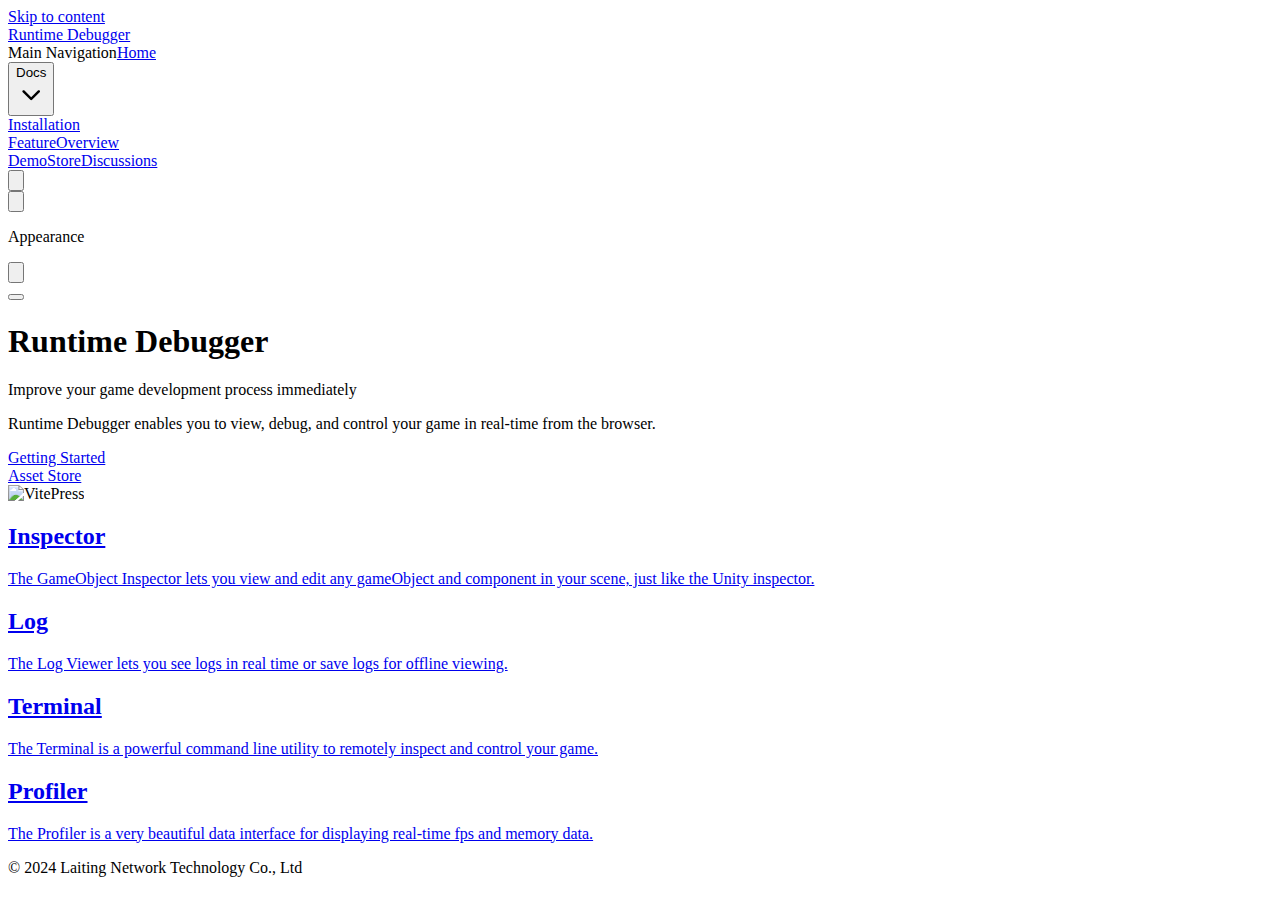
==== commit 77101dd0: "59a60e07922869e32ac230302cbc3867dcfe7129 - by github actions" ====
--- a/index.html
+++ b/index.html
@@ -17,8 +17,8 @@
     <script id="check-mac-os">document.documentElement.classList.toggle("mac",/Mac|iPhone|iPod|iPad/i.test(navigator.platform));</script>
   </head>
   <body>
-    <div id="app"><div class="Layout" data-v-f76875ae><!--[--><!--]--><!--[--><span tabindex="-1" data-v-076c9da4></span><a href="#VPContent" class="VPSkipLink visually-hidden" data-v-076c9da4> Skip to content </a><!--]--><!----><header class="VPNav" data-v-f76875ae data-v-53ded626><div class="VPNavBar top" data-v-53ded626 data-v-0c13c512><div class="wrapper" data-v-0c13c512><div class="container" data-v-0c13c512><div class="title" data-v-0c13c512><div class="VPNavBarTitle" data-v-0c13c512 data-v-bdace926><a class="title" href="/debugger/" data-v-bdace926><!--[--><!--]--><!--[--><img class="VPImage logo" src="images/favicon.ico" alt data-v-1496cb03><!--]--><span data-v-bdace926>Runtime Debugger</span><!--[--><!--]--></a></div></div><div class="content" data-v-0c13c512><div class="content-body" data-v-0c13c512><!--[--><!--]--><div class="VPNavBarSearch search" data-v-0c13c512><!----></div><nav aria-labelledby="main-nav-aria-label" class="VPNavBarMenu menu" data-v-0c13c512 data-v-c656c3ac><span id="main-nav-aria-label" class="visually-hidden" data-v-c656c3ac>Main Navigation</span><!--[--><!--[--><a class="VPLink link VPNavBarMenuLink active" href="/debugger/" tabindex="0" data-v-c656c3ac data-v-0b3cba30><!--[--><span data-v-0b3cba30>Home</span><!--]--></a><!--]--><!--[--><a class="VPLink link vp-external-link-icon VPNavBarMenuLink" href="https://github.com/laiting-xyz/debugger/releases/latest" target="_blank" rel="noreferrer" tabindex="0" data-v-c656c3ac data-v-0b3cba30><!--[--><span data-v-0b3cba30>Demo</span><!--]--></a><!--]--><!--[--><a class="VPLink link vp-external-link-icon VPNavBarMenuLink" href="https://u3d.as/3c4W" target="_blank" rel="noreferrer" tabindex="0" data-v-c656c3ac data-v-0b3cba30><!--[--><span data-v-0b3cba30>Store</span><!--]--></a><!--]--><!--[--><div class="VPFlyout VPNavBarMenuGroup" data-v-c656c3ac data-v-a1f9f724><button type="button" class="button" aria-haspopup="true" aria-expanded="false" data-v-a1f9f724><span class="text" data-v-a1f9f724><!----><span data-v-a1f9f724>Docs</span><svg xmlns="http://www.w3.org/2000/svg" aria-hidden="true" focusable="false" viewbox="0 0 24 24" class="text-icon" data-v-a1f9f724><path d="M12,16c-0.3,0-0.5-0.1-0.7-0.3l-6-6c-0.4-0.4-0.4-1,0-1.4s1-0.4,1.4,0l5.3,5.3l5.3-5.3c0.4-0.4,1-0.4,1.4,0s0.4,1,0,1.4l-6,6C12.5,15.9,12.3,16,12,16z"></path></svg></span></button><div class="menu" data-v-a1f9f724><div class="VPMenu" data-v-a1f9f724 data-v-65bf37b0><div class="items" data-v-65bf37b0><!--[--><!--[--><div class="VPMenuLink" data-v-65bf37b0 data-v-f4766ae3><a class="VPLink link" href="/debugger/Installation.html" data-v-f4766ae3><!--[-->Installation<!--]--></a></div><!--]--><!--[--><div class="VPMenuLink" data-v-65bf37b0 data-v-f4766ae3><a class="VPLink link" href="/debugger/FeatureOverview.html" data-v-f4766ae3><!--[-->FeatureOverview<!--]--></a></div><!--]--><!--]--></div><!--[--><!--]--></div></div></div><!--]--><!--]--></nav><!----><div class="VPNavBarAppearance appearance" data-v-0c13c512 data-v-36bc17bf><button class="VPSwitch VPSwitchAppearance" type="button" role="switch" title="Switch to dark theme" aria-checked="false" data-v-36bc17bf data-v-ceefbc95 data-v-46b6d778><span class="check" data-v-46b6d778><span class="icon" data-v-46b6d778><!--[--><svg xmlns="http://www.w3.org/2000/svg" aria-hidden="true" focusable="false" viewbox="0 0 24 24" class="sun" data-v-ceefbc95><path d="M12,18c-3.3,0-6-2.7-6-6s2.7-6,6-6s6,2.7,6,6S15.3,18,12,18zM12,8c-2.2,0-4,1.8-4,4c0,2.2,1.8,4,4,4c2.2,0,4-1.8,4-4C16,9.8,14.2,8,12,8z"></path><path d="M12,4c-0.6,0-1-0.4-1-1V1c0-0.6,0.4-1,1-1s1,0.4,1,1v2C13,3.6,12.6,4,12,4z"></path><path d="M12,24c-0.6,0-1-0.4-1-1v-2c0-0.6,0.4-1,1-1s1,0.4,1,1v2C13,23.6,12.6,24,12,24z"></path><path d="M5.6,6.6c-0.3,0-0.5-0.1-0.7-0.3L3.5,4.9c-0.4-0.4-0.4-1,0-1.4s1-0.4,1.4,0l1.4,1.4c0.4,0.4,0.4,1,0,1.4C6.2,6.5,5.9,6.6,5.6,6.6z"></path><path d="M19.8,20.8c-0.3,0-0.5-0.1-0.7-0.3l-1.4-1.4c-0.4-0.4-0.4-1,0-1.4s1-0.4,1.4,0l1.4,1.4c0.4,0.4,0.4,1,0,1.4C20.3,20.7,20,20.8,19.8,20.8z"></path><path d="M3,13H1c-0.6,0-1-0.4-1-1s0.4-1,1-1h2c0.6,0,1,0.4,1,1S3.6,13,3,13z"></path><path d="M23,13h-2c-0.6,0-1-0.4-1-1s0.4-1,1-1h2c0.6,0,1,0.4,1,1S23.6,13,23,13z"></path><path d="M4.2,20.8c-0.3,0-0.5-0.1-0.7-0.3c-0.4-0.4-0.4-1,0-1.4l1.4-1.4c0.4-0.4,1-0.4,1.4,0s0.4,1,0,1.4l-1.4,1.4C4.7,20.7,4.5,20.8,4.2,20.8z"></path><path d="M18.4,6.6c-0.3,0-0.5-0.1-0.7-0.3c-0.4-0.4-0.4-1,0-1.4l1.4-1.4c0.4-0.4,1-0.4,1.4,0s0.4,1,0,1.4l-1.4,1.4C18.9,6.5,18.6,6.6,18.4,6.6z"></path></svg><svg xmlns="http://www.w3.org/2000/svg" aria-hidden="true" focusable="false" viewbox="0 0 24 24" class="moon" data-v-ceefbc95><path d="M12.1,22c-0.3,0-0.6,0-0.9,0c-5.5-0.5-9.5-5.4-9-10.9c0.4-4.8,4.2-8.6,9-9c0.4,0,0.8,0.2,1,0.5c0.2,0.3,0.2,0.8-0.1,1.1c-2,2.7-1.4,6.4,1.3,8.4c2.1,1.6,5,1.6,7.1,0c0.3-0.2,0.7-0.3,1.1-0.1c0.3,0.2,0.5,0.6,0.5,1c-0.2,2.7-1.5,5.1-3.6,6.8C16.6,21.2,14.4,22,12.1,22zM9.3,4.4c-2.9,1-5,3.6-5.2,6.8c-0.4,4.4,2.8,8.3,7.2,8.7c2.1,0.2,4.2-0.4,5.8-1.8c1.1-0.9,1.9-2.1,2.4-3.4c-2.5,0.9-5.3,0.5-7.5-1.1C9.2,11.4,8.1,7.7,9.3,4.4z"></path></svg><!--]--></span></span></button></div><div class="VPSocialLinks VPNavBarSocialLinks social-links" data-v-0c13c512 data-v-af1fb2ec data-v-d3597f0d><!--[--><a class="VPSocialLink no-icon" href="https://github.com/laiting-xyz/debugger/discussions" aria-label="github" target="_blank" rel="noopener" data-v-d3597f0d data-v-830361a1><svg role="img" viewBox="0 0 24 24" xmlns="http://www.w3.org/2000/svg"><title>GitHub</title><path d="M12 .297c-6.63 0-12 5.373-12 12 0 5.303 3.438 9.8 8.205 11.385.6.113.82-.258.82-.577 0-.285-.01-1.04-.015-2.04-3.338.724-4.042-1.61-4.042-1.61C4.422 18.07 3.633 17.7 3.633 17.7c-1.087-.744.084-.729.084-.729 1.205.084 1.838 1.236 1.838 1.236 1.07 1.835 2.809 1.305 3.495.998.108-.776.417-1.305.76-1.605-2.665-.3-5.466-1.332-5.466-5.93 0-1.31.465-2.38 1.235-3.22-.135-.303-.54-1.523.105-3.176 0 0 1.005-.322 3.3 1.23.96-.267 1.98-.399 3-.405 1.02.006 2.04.138 3 .405 2.28-1.552 3.285-1.23 3.285-1.23.645 1.653.24 2.873.12 3.176.765.84 1.23 1.91 1.23 3.22 0 4.61-2.805 5.625-5.475 5.92.42.36.81 1.096.81 2.22 0 1.606-.015 2.896-.015 3.286 0 .315.21.69.825.57C20.565 22.092 24 17.592 24 12.297c0-6.627-5.373-12-12-12"/></svg></a><!--]--></div><div class="VPFlyout VPNavBarExtra extra" data-v-0c13c512 data-v-7cc6feae data-v-a1f9f724><button type="button" class="button" aria-haspopup="true" aria-expanded="false" aria-label="extra navigation" data-v-a1f9f724><svg xmlns="http://www.w3.org/2000/svg" aria-hidden="true" focusable="false" viewbox="0 0 24 24" class="icon" data-v-a1f9f724><circle cx="12" cy="12" r="2"></circle><circle cx="19" cy="12" r="2"></circle><circle cx="5" cy="12" r="2"></circle></svg></button><div class="menu" data-v-a1f9f724><div class="VPMenu" data-v-a1f9f724 data-v-65bf37b0><!----><!--[--><!--[--><!----><div class="group" data-v-7cc6feae><div class="item appearance" data-v-7cc6feae><p class="label" data-v-7cc6feae>Appearance</p><div class="appearance-action" data-v-7cc6feae><button class="VPSwitch VPSwitchAppearance" type="button" role="switch" title="Switch to dark theme" aria-checked="false" data-v-7cc6feae data-v-ceefbc95 data-v-46b6d778><span class="check" data-v-46b6d778><span class="icon" data-v-46b6d778><!--[--><svg xmlns="http://www.w3.org/2000/svg" aria-hidden="true" focusable="false" viewbox="0 0 24 24" class="sun" data-v-ceefbc95><path d="M12,18c-3.3,0-6-2.7-6-6s2.7-6,6-6s6,2.7,6,6S15.3,18,12,18zM12,8c-2.2,0-4,1.8-4,4c0,2.2,1.8,4,4,4c2.2,0,4-1.8,4-4C16,9.8,14.2,8,12,8z"></path><path d="M12,4c-0.6,0-1-0.4-1-1V1c0-0.6,0.4-1,1-1s1,0.4,1,1v2C13,3.6,12.6,4,12,4z"></path><path d="M12,24c-0.6,0-1-0.4-1-1v-2c0-0.6,0.4-1,1-1s1,0.4,1,1v2C13,23.6,12.6,24,12,24z"></path><path d="M5.6,6.6c-0.3,0-0.5-0.1-0.7-0.3L3.5,4.9c-0.4-0.4-0.4-1,0-1.4s1-0.4,1.4,0l1.4,1.4c0.4,0.4,0.4,1,0,1.4C6.2,6.5,5.9,6.6,5.6,6.6z"></path><path d="M19.8,20.8c-0.3,0-0.5-0.1-0.7-0.3l-1.4-1.4c-0.4-0.4-0.4-1,0-1.4s1-0.4,1.4,0l1.4,1.4c0.4,0.4,0.4,1,0,1.4C20.3,20.7,20,20.8,19.8,20.8z"></path><path d="M3,13H1c-0.6,0-1-0.4-1-1s0.4-1,1-1h2c0.6,0,1,0.4,1,1S3.6,13,3,13z"></path><path d="M23,13h-2c-0.6,0-1-0.4-1-1s0.4-1,1-1h2c0.6,0,1,0.4,1,1S23.6,13,23,13z"></path><path d="M4.2,20.8c-0.3,0-0.5-0.1-0.7-0.3c-0.4-0.4-0.4-1,0-1.4l1.4-1.4c0.4-0.4,1-0.4,1.4,0s0.4,1,0,1.4l-1.4,1.4C4.7,20.7,4.5,20.8,4.2,20.8z"></path><path d="M18.4,6.6c-0.3,0-0.5-0.1-0.7-0.3c-0.4-0.4-0.4-1,0-1.4l1.4-1.4c0.4-0.4,1-0.4,1.4,0s0.4,1,0,1.4l-1.4,1.4C18.9,6.5,18.6,6.6,18.4,6.6z"></path></svg><svg xmlns="http://www.w3.org/2000/svg" aria-hidden="true" focusable="false" viewbox="0 0 24 24" class="moon" data-v-ceefbc95><path d="M12.1,22c-0.3,0-0.6,0-0.9,0c-5.5-0.5-9.5-5.4-9-10.9c0.4-4.8,4.2-8.6,9-9c0.4,0,0.8,0.2,1,0.5c0.2,0.3,0.2,0.8-0.1,1.1c-2,2.7-1.4,6.4,1.3,8.4c2.1,1.6,5,1.6,7.1,0c0.3-0.2,0.7-0.3,1.1-0.1c0.3,0.2,0.5,0.6,0.5,1c-0.2,2.7-1.5,5.1-3.6,6.8C16.6,21.2,14.4,22,12.1,22zM9.3,4.4c-2.9,1-5,3.6-5.2,6.8c-0.4,4.4,2.8,8.3,7.2,8.7c2.1,0.2,4.2-0.4,5.8-1.8c1.1-0.9,1.9-2.1,2.4-3.4c-2.5,0.9-5.3,0.5-7.5-1.1C9.2,11.4,8.1,7.7,9.3,4.4z"></path></svg><!--]--></span></span></button></div></div></div><div class="group" data-v-7cc6feae><div class="item social-links" data-v-7cc6feae><div class="VPSocialLinks social-links-list" data-v-7cc6feae data-v-d3597f0d><!--[--><a class="VPSocialLink no-icon" href="https://github.com/laiting-xyz/debugger/discussions" aria-label="github" target="_blank" rel="noopener" data-v-d3597f0d data-v-830361a1><svg role="img" viewBox="0 0 24 24" xmlns="http://www.w3.org/2000/svg"><title>GitHub</title><path d="M12 .297c-6.63 0-12 5.373-12 12 0 5.303 3.438 9.8 8.205 11.385.6.113.82-.258.82-.577 0-.285-.01-1.04-.015-2.04-3.338.724-4.042-1.61-4.042-1.61C4.422 18.07 3.633 17.7 3.633 17.7c-1.087-.744.084-.729.084-.729 1.205.084 1.838 1.236 1.838 1.236 1.07 1.835 2.809 1.305 3.495.998.108-.776.417-1.305.76-1.605-2.665-.3-5.466-1.332-5.466-5.93 0-1.31.465-2.38 1.235-3.22-.135-.303-.54-1.523.105-3.176 0 0 1.005-.322 3.3 1.23.96-.267 1.98-.399 3-.405 1.02.006 2.04.138 3 .405 2.28-1.552 3.285-1.23 3.285-1.23.645 1.653.24 2.873.12 3.176.765.84 1.23 1.91 1.23 3.22 0 4.61-2.805 5.625-5.475 5.92.42.36.81 1.096.81 2.22 0 1.606-.015 2.896-.015 3.286 0 .315.21.69.825.57C20.565 22.092 24 17.592 24 12.297c0-6.627-5.373-12-12-12"/></svg></a><!--]--></div></div></div><!--]--><!--]--></div></div></div><!--[--><!--]--><button type="button" class="VPNavBarHamburger hamburger" aria-label="mobile navigation" aria-expanded="false" aria-controls="VPNavScreen" data-v-0c13c512 data-v-c2ec009a><span class="container" data-v-c2ec009a><span class="top" data-v-c2ec009a></span><span class="middle" data-v-c2ec009a></span><span class="bottom" data-v-c2ec009a></span></span></button></div></div></div></div><div class="divider" data-v-0c13c512><div class="divider-line" data-v-0c13c512></div></div></div><!----></header><!----><!----><div class="VPContent is-home" id="VPContent" data-v-f76875ae data-v-bec94311><div class="VPHome" data-v-bec94311 data-v-a3390ded><!--[--><!--]--><div class="VPHero has-image VPHomeHero" data-v-a3390ded data-v-261d8488><div class="container" data-v-261d8488><div class="main" data-v-261d8488><!--[--><!--]--><!--[--><h1 class="name" data-v-261d8488><span class="clip" data-v-261d8488>Runtime Debugger</span></h1><p class="text" data-v-261d8488>Improve your game development process immediately</p><p class="tagline" data-v-261d8488>Runtime Debugger enables you to view, debug, and control your game in real-time from the browser.</p><!--]--><!--[--><!--]--><div class="actions" data-v-261d8488><!--[--><div class="action" data-v-261d8488><a class="VPButton medium brand" href="/debugger/Installation.html" data-v-261d8488 data-v-d78902cb>Getting Started</a></div><div class="action" data-v-261d8488><a class="VPButton medium alt" href="https://u3d.as/3c4W" target="_blank" rel="noreferrer" data-v-261d8488 data-v-d78902cb>Asset Store</a></div><!--]--></div><!--[--><!--]--></div><div class="image" data-v-261d8488><div class="image-container" data-v-261d8488><div class="image-bg" data-v-261d8488></div><!--[--><!--[--><img class="VPImage image-src" src="images/013.webp" alt="VitePress" data-v-1496cb03><!--]--><!--]--></div></div></div></div><!--[--><!--]--><!--[--><!--]--><div class="VPFeatures VPHomeFeatures" data-v-a3390ded data-v-ee5d2e6d><div class="container" data-v-ee5d2e6d><div class="items" data-v-ee5d2e6d><!--[--><div class="grid-4 item" data-v-ee5d2e6d><a class="VPLink link no-icon VPFeature" href="/debugger/FeatureOverview.html#inspector" data-v-ee5d2e6d data-v-0fb825d6><!--[--><article class="box" data-v-0fb825d6><!----><h2 class="title" data-v-0fb825d6>Inspector</h2><p class="details" data-v-0fb825d6>The GameObject Inspector lets you view and edit any gameObject and component in your scene, just like the Unity inspector.</p><!----></article><!--]--></a></div><div class="grid-4 item" data-v-ee5d2e6d><a class="VPLink link no-icon VPFeature" href="/debugger/FeatureOverview.html#log" data-v-ee5d2e6d data-v-0fb825d6><!--[--><article class="box" data-v-0fb825d6><!----><h2 class="title" data-v-0fb825d6>Log</h2><p class="details" data-v-0fb825d6>The Log Viewer lets you see logs in real time or save logs for offline viewing.</p><!----></article><!--]--></a></div><div class="grid-4 item" data-v-ee5d2e6d><a class="VPLink link no-icon VPFeature" href="/debugger/FeatureOverview.html#terminal" data-v-ee5d2e6d data-v-0fb825d6><!--[--><article class="box" data-v-0fb825d6><!----><h2 class="title" data-v-0fb825d6>Terminal</h2><p class="details" data-v-0fb825d6>The Terminal is a powerful command line utility to remotely inspect and control your game.</p><!----></article><!--]--></a></div><div class="grid-4 item" data-v-ee5d2e6d><a class="VPLink link no-icon VPFeature" href="/debugger/FeatureOverview.html#profiler" data-v-ee5d2e6d data-v-0fb825d6><!--[--><article class="box" data-v-0fb825d6><!----><h2 class="title" data-v-0fb825d6>Profiler</h2><p class="details" data-v-0fb825d6>The Profiler is a very beautiful data interface for displaying real-time fps and memory data.</p><!----></article><!--]--></a></div><!--]--></div></div></div><!--[--><!--]--><div style="position:relative;" data-v-a3390ded><div></div></div></div></div><footer class="VPFooter" data-v-f76875ae data-v-05135069><div class="container" data-v-05135069><!----><p class="copyright" data-v-05135069>© 2024 Laiting Network Technology Co., Ltd</p></div></footer><!--[--><!--]--></div></div>
-    <script>window.__VP_HASH_MAP__=JSON.parse("{\"featureoverview.md\":\"DASYOptO\",\"installation.md\":\"BDJwRtlo\",\"api-examples.md\":\"Dqk8aUC2\",\"getting-started.md\":\"DpZWo6YO\",\"index.md\":\"CfOoEMnJ\",\"markdown-examples.md\":\"C8z5cJZy\"}");window.__VP_SITE_DATA__=JSON.parse("{\"lang\":\"en-US\",\"dir\":\"ltr\",\"title\":\"Runtime Debugger\",\"description\":\"Runtime Debugger enables you to view, debug, and control your game in real-time from the browser.\",\"base\":\"/debugger/\",\"head\":[],\"router\":{\"prefetchLinks\":true},\"appearance\":true,\"themeConfig\":{\"logo\":\"images/favicon.ico\",\"nav\":[{\"text\":\"Home\",\"link\":\"/\"},{\"text\":\"Demo\",\"link\":\"https://github.com/laiting-xyz/debugger/releases/latest\"},{\"text\":\"Store\",\"link\":\"https://u3d.as/3c4W\"},{\"text\":\"Docs\",\"items\":[{\"text\":\"Installation\",\"link\":\"/Installation\"},{\"text\":\"FeatureOverview\",\"link\":\"/FeatureOverview\"}]}],\"sidebar\":[{\"text\":\"Getting Started\",\"items\":[{\"text\":\"Installation\",\"link\":\"/Installation\"},{\"text\":\"FeatureOverview\",\"link\":\"/FeatureOverview\"}]}],\"footer\":{\"copyright\":\"© 2024 Laiting Network Technology Co., Ltd\"},\"socialLinks\":[{\"icon\":\"github\",\"link\":\"https://github.com/laiting-xyz/debugger/discussions\"}]},\"locales\":{},\"scrollOffset\":134,\"cleanUrls\":false}");</script>
+    <div id="app"><div class="Layout" data-v-f76875ae><!--[--><!--]--><!--[--><span tabindex="-1" data-v-076c9da4></span><a href="#VPContent" class="VPSkipLink visually-hidden" data-v-076c9da4> Skip to content </a><!--]--><!----><header class="VPNav" data-v-f76875ae data-v-53ded626><div class="VPNavBar top" data-v-53ded626 data-v-0c13c512><div class="wrapper" data-v-0c13c512><div class="container" data-v-0c13c512><div class="title" data-v-0c13c512><div class="VPNavBarTitle" data-v-0c13c512 data-v-bdace926><a class="title" href="/debugger/" data-v-bdace926><!--[--><!--]--><!--[--><img class="VPImage logo" src="images/favicon.ico" alt data-v-1496cb03><!--]--><span data-v-bdace926>Runtime Debugger</span><!--[--><!--]--></a></div></div><div class="content" data-v-0c13c512><div class="content-body" data-v-0c13c512><!--[--><!--]--><div class="VPNavBarSearch search" data-v-0c13c512><!----></div><nav aria-labelledby="main-nav-aria-label" class="VPNavBarMenu menu" data-v-0c13c512 data-v-c656c3ac><span id="main-nav-aria-label" class="visually-hidden" data-v-c656c3ac>Main Navigation</span><!--[--><!--[--><a class="VPLink link VPNavBarMenuLink active" href="/debugger/" tabindex="0" data-v-c656c3ac data-v-0b3cba30><!--[--><span data-v-0b3cba30>Home</span><!--]--></a><!--]--><!--[--><div class="VPFlyout VPNavBarMenuGroup" data-v-c656c3ac data-v-a1f9f724><button type="button" class="button" aria-haspopup="true" aria-expanded="false" data-v-a1f9f724><span class="text" data-v-a1f9f724><!----><span data-v-a1f9f724>Docs</span><svg xmlns="http://www.w3.org/2000/svg" aria-hidden="true" focusable="false" viewbox="0 0 24 24" class="text-icon" data-v-a1f9f724><path d="M12,16c-0.3,0-0.5-0.1-0.7-0.3l-6-6c-0.4-0.4-0.4-1,0-1.4s1-0.4,1.4,0l5.3,5.3l5.3-5.3c0.4-0.4,1-0.4,1.4,0s0.4,1,0,1.4l-6,6C12.5,15.9,12.3,16,12,16z"></path></svg></span></button><div class="menu" data-v-a1f9f724><div class="VPMenu" data-v-a1f9f724 data-v-65bf37b0><div class="items" data-v-65bf37b0><!--[--><!--[--><div class="VPMenuLink" data-v-65bf37b0 data-v-f4766ae3><a class="VPLink link" href="/debugger/Installation.html" data-v-f4766ae3><!--[-->Installation<!--]--></a></div><!--]--><!--[--><div class="VPMenuLink" data-v-65bf37b0 data-v-f4766ae3><a class="VPLink link" href="/debugger/FeatureOverview.html" data-v-f4766ae3><!--[-->FeatureOverview<!--]--></a></div><!--]--><!--]--></div><!--[--><!--]--></div></div></div><!--]--><!--[--><a class="VPLink link vp-external-link-icon VPNavBarMenuLink" href="https://github.com/laiting-xyz/debugger/releases/latest" target="_blank" rel="noreferrer" tabindex="0" data-v-c656c3ac data-v-0b3cba30><!--[--><span data-v-0b3cba30>Demo</span><!--]--></a><!--]--><!--[--><a class="VPLink link vp-external-link-icon VPNavBarMenuLink" href="https://u3d.as/3c4W" target="_blank" rel="noreferrer" tabindex="0" data-v-c656c3ac data-v-0b3cba30><!--[--><span data-v-0b3cba30>Store</span><!--]--></a><!--]--><!--[--><a class="VPLink link vp-external-link-icon VPNavBarMenuLink" href="https://github.com/laiting-xyz/debugger/discussions" target="_blank" rel="noreferrer" tabindex="0" data-v-c656c3ac data-v-0b3cba30><!--[--><span data-v-0b3cba30>Discussions</span><!--]--></a><!--]--><!--]--></nav><!----><div class="VPNavBarAppearance appearance" data-v-0c13c512 data-v-36bc17bf><button class="VPSwitch VPSwitchAppearance" type="button" role="switch" title="Switch to dark theme" aria-checked="false" data-v-36bc17bf data-v-ceefbc95 data-v-46b6d778><span class="check" data-v-46b6d778><span class="icon" data-v-46b6d778><!--[--><svg xmlns="http://www.w3.org/2000/svg" aria-hidden="true" focusable="false" viewbox="0 0 24 24" class="sun" data-v-ceefbc95><path d="M12,18c-3.3,0-6-2.7-6-6s2.7-6,6-6s6,2.7,6,6S15.3,18,12,18zM12,8c-2.2,0-4,1.8-4,4c0,2.2,1.8,4,4,4c2.2,0,4-1.8,4-4C16,9.8,14.2,8,12,8z"></path><path d="M12,4c-0.6,0-1-0.4-1-1V1c0-0.6,0.4-1,1-1s1,0.4,1,1v2C13,3.6,12.6,4,12,4z"></path><path d="M12,24c-0.6,0-1-0.4-1-1v-2c0-0.6,0.4-1,1-1s1,0.4,1,1v2C13,23.6,12.6,24,12,24z"></path><path d="M5.6,6.6c-0.3,0-0.5-0.1-0.7-0.3L3.5,4.9c-0.4-0.4-0.4-1,0-1.4s1-0.4,1.4,0l1.4,1.4c0.4,0.4,0.4,1,0,1.4C6.2,6.5,5.9,6.6,5.6,6.6z"></path><path d="M19.8,20.8c-0.3,0-0.5-0.1-0.7-0.3l-1.4-1.4c-0.4-0.4-0.4-1,0-1.4s1-0.4,1.4,0l1.4,1.4c0.4,0.4,0.4,1,0,1.4C20.3,20.7,20,20.8,19.8,20.8z"></path><path d="M3,13H1c-0.6,0-1-0.4-1-1s0.4-1,1-1h2c0.6,0,1,0.4,1,1S3.6,13,3,13z"></path><path d="M23,13h-2c-0.6,0-1-0.4-1-1s0.4-1,1-1h2c0.6,0,1,0.4,1,1S23.6,13,23,13z"></path><path d="M4.2,20.8c-0.3,0-0.5-0.1-0.7-0.3c-0.4-0.4-0.4-1,0-1.4l1.4-1.4c0.4-0.4,1-0.4,1.4,0s0.4,1,0,1.4l-1.4,1.4C4.7,20.7,4.5,20.8,4.2,20.8z"></path><path d="M18.4,6.6c-0.3,0-0.5-0.1-0.7-0.3c-0.4-0.4-0.4-1,0-1.4l1.4-1.4c0.4-0.4,1-0.4,1.4,0s0.4,1,0,1.4l-1.4,1.4C18.9,6.5,18.6,6.6,18.4,6.6z"></path></svg><svg xmlns="http://www.w3.org/2000/svg" aria-hidden="true" focusable="false" viewbox="0 0 24 24" class="moon" data-v-ceefbc95><path d="M12.1,22c-0.3,0-0.6,0-0.9,0c-5.5-0.5-9.5-5.4-9-10.9c0.4-4.8,4.2-8.6,9-9c0.4,0,0.8,0.2,1,0.5c0.2,0.3,0.2,0.8-0.1,1.1c-2,2.7-1.4,6.4,1.3,8.4c2.1,1.6,5,1.6,7.1,0c0.3-0.2,0.7-0.3,1.1-0.1c0.3,0.2,0.5,0.6,0.5,1c-0.2,2.7-1.5,5.1-3.6,6.8C16.6,21.2,14.4,22,12.1,22zM9.3,4.4c-2.9,1-5,3.6-5.2,6.8c-0.4,4.4,2.8,8.3,7.2,8.7c2.1,0.2,4.2-0.4,5.8-1.8c1.1-0.9,1.9-2.1,2.4-3.4c-2.5,0.9-5.3,0.5-7.5-1.1C9.2,11.4,8.1,7.7,9.3,4.4z"></path></svg><!--]--></span></span></button></div><!----><div class="VPFlyout VPNavBarExtra extra" data-v-0c13c512 data-v-7cc6feae data-v-a1f9f724><button type="button" class="button" aria-haspopup="true" aria-expanded="false" aria-label="extra navigation" data-v-a1f9f724><svg xmlns="http://www.w3.org/2000/svg" aria-hidden="true" focusable="false" viewbox="0 0 24 24" class="icon" data-v-a1f9f724><circle cx="12" cy="12" r="2"></circle><circle cx="19" cy="12" r="2"></circle><circle cx="5" cy="12" r="2"></circle></svg></button><div class="menu" data-v-a1f9f724><div class="VPMenu" data-v-a1f9f724 data-v-65bf37b0><!----><!--[--><!--[--><!----><div class="group" data-v-7cc6feae><div class="item appearance" data-v-7cc6feae><p class="label" data-v-7cc6feae>Appearance</p><div class="appearance-action" data-v-7cc6feae><button class="VPSwitch VPSwitchAppearance" type="button" role="switch" title="Switch to dark theme" aria-checked="false" data-v-7cc6feae data-v-ceefbc95 data-v-46b6d778><span class="check" data-v-46b6d778><span class="icon" data-v-46b6d778><!--[--><svg xmlns="http://www.w3.org/2000/svg" aria-hidden="true" focusable="false" viewbox="0 0 24 24" class="sun" data-v-ceefbc95><path d="M12,18c-3.3,0-6-2.7-6-6s2.7-6,6-6s6,2.7,6,6S15.3,18,12,18zM12,8c-2.2,0-4,1.8-4,4c0,2.2,1.8,4,4,4c2.2,0,4-1.8,4-4C16,9.8,14.2,8,12,8z"></path><path d="M12,4c-0.6,0-1-0.4-1-1V1c0-0.6,0.4-1,1-1s1,0.4,1,1v2C13,3.6,12.6,4,12,4z"></path><path d="M12,24c-0.6,0-1-0.4-1-1v-2c0-0.6,0.4-1,1-1s1,0.4,1,1v2C13,23.6,12.6,24,12,24z"></path><path d="M5.6,6.6c-0.3,0-0.5-0.1-0.7-0.3L3.5,4.9c-0.4-0.4-0.4-1,0-1.4s1-0.4,1.4,0l1.4,1.4c0.4,0.4,0.4,1,0,1.4C6.2,6.5,5.9,6.6,5.6,6.6z"></path><path d="M19.8,20.8c-0.3,0-0.5-0.1-0.7-0.3l-1.4-1.4c-0.4-0.4-0.4-1,0-1.4s1-0.4,1.4,0l1.4,1.4c0.4,0.4,0.4,1,0,1.4C20.3,20.7,20,20.8,19.8,20.8z"></path><path d="M3,13H1c-0.6,0-1-0.4-1-1s0.4-1,1-1h2c0.6,0,1,0.4,1,1S3.6,13,3,13z"></path><path d="M23,13h-2c-0.6,0-1-0.4-1-1s0.4-1,1-1h2c0.6,0,1,0.4,1,1S23.6,13,23,13z"></path><path d="M4.2,20.8c-0.3,0-0.5-0.1-0.7-0.3c-0.4-0.4-0.4-1,0-1.4l1.4-1.4c0.4-0.4,1-0.4,1.4,0s0.4,1,0,1.4l-1.4,1.4C4.7,20.7,4.5,20.8,4.2,20.8z"></path><path d="M18.4,6.6c-0.3,0-0.5-0.1-0.7-0.3c-0.4-0.4-0.4-1,0-1.4l1.4-1.4c0.4-0.4,1-0.4,1.4,0s0.4,1,0,1.4l-1.4,1.4C18.9,6.5,18.6,6.6,18.4,6.6z"></path></svg><svg xmlns="http://www.w3.org/2000/svg" aria-hidden="true" focusable="false" viewbox="0 0 24 24" class="moon" data-v-ceefbc95><path d="M12.1,22c-0.3,0-0.6,0-0.9,0c-5.5-0.5-9.5-5.4-9-10.9c0.4-4.8,4.2-8.6,9-9c0.4,0,0.8,0.2,1,0.5c0.2,0.3,0.2,0.8-0.1,1.1c-2,2.7-1.4,6.4,1.3,8.4c2.1,1.6,5,1.6,7.1,0c0.3-0.2,0.7-0.3,1.1-0.1c0.3,0.2,0.5,0.6,0.5,1c-0.2,2.7-1.5,5.1-3.6,6.8C16.6,21.2,14.4,22,12.1,22zM9.3,4.4c-2.9,1-5,3.6-5.2,6.8c-0.4,4.4,2.8,8.3,7.2,8.7c2.1,0.2,4.2-0.4,5.8-1.8c1.1-0.9,1.9-2.1,2.4-3.4c-2.5,0.9-5.3,0.5-7.5-1.1C9.2,11.4,8.1,7.7,9.3,4.4z"></path></svg><!--]--></span></span></button></div></div></div><!----><!--]--><!--]--></div></div></div><!--[--><!--]--><button type="button" class="VPNavBarHamburger hamburger" aria-label="mobile navigation" aria-expanded="false" aria-controls="VPNavScreen" data-v-0c13c512 data-v-c2ec009a><span class="container" data-v-c2ec009a><span class="top" data-v-c2ec009a></span><span class="middle" data-v-c2ec009a></span><span class="bottom" data-v-c2ec009a></span></span></button></div></div></div></div><div class="divider" data-v-0c13c512><div class="divider-line" data-v-0c13c512></div></div></div><!----></header><!----><!----><div class="VPContent is-home" id="VPContent" data-v-f76875ae data-v-bec94311><div class="VPHome" data-v-bec94311 data-v-a3390ded><!--[--><!--]--><div class="VPHero has-image VPHomeHero" data-v-a3390ded data-v-261d8488><div class="container" data-v-261d8488><div class="main" data-v-261d8488><!--[--><!--]--><!--[--><h1 class="name" data-v-261d8488><span class="clip" data-v-261d8488>Runtime Debugger</span></h1><p class="text" data-v-261d8488>Improve your game development process immediately</p><p class="tagline" data-v-261d8488>Runtime Debugger enables you to view, debug, and control your game in real-time from the browser.</p><!--]--><!--[--><!--]--><div class="actions" data-v-261d8488><!--[--><div class="action" data-v-261d8488><a class="VPButton medium brand" href="/debugger/Installation.html" data-v-261d8488 data-v-d78902cb>Getting Started</a></div><div class="action" data-v-261d8488><a class="VPButton medium alt" href="https://u3d.as/3c4W" target="_blank" rel="noreferrer" data-v-261d8488 data-v-d78902cb>Asset Store</a></div><!--]--></div><!--[--><!--]--></div><div class="image" data-v-261d8488><div class="image-container" data-v-261d8488><div class="image-bg" data-v-261d8488></div><!--[--><!--[--><img class="VPImage image-src" src="images/013.webp" alt="VitePress" data-v-1496cb03><!--]--><!--]--></div></div></div></div><!--[--><!--]--><!--[--><!--]--><div class="VPFeatures VPHomeFeatures" data-v-a3390ded data-v-ee5d2e6d><div class="container" data-v-ee5d2e6d><div class="items" data-v-ee5d2e6d><!--[--><div class="grid-4 item" data-v-ee5d2e6d><a class="VPLink link no-icon VPFeature" href="/debugger/FeatureOverview.html#inspector" data-v-ee5d2e6d data-v-0fb825d6><!--[--><article class="box" data-v-0fb825d6><!----><h2 class="title" data-v-0fb825d6>Inspector</h2><p class="details" data-v-0fb825d6>The GameObject Inspector lets you view and edit any gameObject and component in your scene, just like the Unity inspector.</p><!----></article><!--]--></a></div><div class="grid-4 item" data-v-ee5d2e6d><a class="VPLink link no-icon VPFeature" href="/debugger/FeatureOverview.html#log" data-v-ee5d2e6d data-v-0fb825d6><!--[--><article class="box" data-v-0fb825d6><!----><h2 class="title" data-v-0fb825d6>Log</h2><p class="details" data-v-0fb825d6>The Log Viewer lets you see logs in real time or save logs for offline viewing.</p><!----></article><!--]--></a></div><div class="grid-4 item" data-v-ee5d2e6d><a class="VPLink link no-icon VPFeature" href="/debugger/FeatureOverview.html#terminal" data-v-ee5d2e6d data-v-0fb825d6><!--[--><article class="box" data-v-0fb825d6><!----><h2 class="title" data-v-0fb825d6>Terminal</h2><p class="details" data-v-0fb825d6>The Terminal is a powerful command line utility to remotely inspect and control your game.</p><!----></article><!--]--></a></div><div class="grid-4 item" data-v-ee5d2e6d><a class="VPLink link no-icon VPFeature" href="/debugger/FeatureOverview.html#profiler" data-v-ee5d2e6d data-v-0fb825d6><!--[--><article class="box" data-v-0fb825d6><!----><h2 class="title" data-v-0fb825d6>Profiler</h2><p class="details" data-v-0fb825d6>The Profiler is a very beautiful data interface for displaying real-time fps and memory data.</p><!----></article><!--]--></a></div><!--]--></div></div></div><!--[--><!--]--><div style="position:relative;" data-v-a3390ded><div></div></div></div></div><footer class="VPFooter" data-v-f76875ae data-v-05135069><div class="container" data-v-05135069><!----><p class="copyright" data-v-05135069>© 2024 Laiting Network Technology Co., Ltd</p></div></footer><!--[--><!--]--></div></div>
+    <script>window.__VP_HASH_MAP__=JSON.parse("{\"featureoverview.md\":\"DASYOptO\",\"api-examples.md\":\"Dqk8aUC2\",\"getting-started.md\":\"DpZWo6YO\",\"markdown-examples.md\":\"C8z5cJZy\",\"index.md\":\"CfOoEMnJ\",\"installation.md\":\"BDJwRtlo\"}");window.__VP_SITE_DATA__=JSON.parse("{\"lang\":\"en-US\",\"dir\":\"ltr\",\"title\":\"Runtime Debugger\",\"description\":\"Runtime Debugger enables you to view, debug, and control your game in real-time from the browser.\",\"base\":\"/debugger/\",\"head\":[],\"router\":{\"prefetchLinks\":true},\"appearance\":true,\"themeConfig\":{\"logo\":\"images/favicon.ico\",\"nav\":[{\"text\":\"Home\",\"link\":\"/\"},{\"text\":\"Docs\",\"items\":[{\"text\":\"Installation\",\"link\":\"/Installation\"},{\"text\":\"FeatureOverview\",\"link\":\"/FeatureOverview\"}]},{\"text\":\"Demo\",\"link\":\"https://github.com/laiting-xyz/debugger/releases/latest\"},{\"text\":\"Store\",\"link\":\"https://u3d.as/3c4W\"},{\"text\":\"Discussions\",\"link\":\"https://github.com/laiting-xyz/debugger/discussions\"}],\"sidebar\":[{\"text\":\"Getting Started\",\"items\":[{\"text\":\"Installation\",\"link\":\"/Installation\"},{\"text\":\"FeatureOverview\",\"link\":\"/FeatureOverview\"}]}],\"footer\":{\"copyright\":\"© 2024 Laiting Network Technology Co., Ltd\"}},\"locales\":{},\"scrollOffset\":134,\"cleanUrls\":false}");</script>
     
   </body>
 </html>